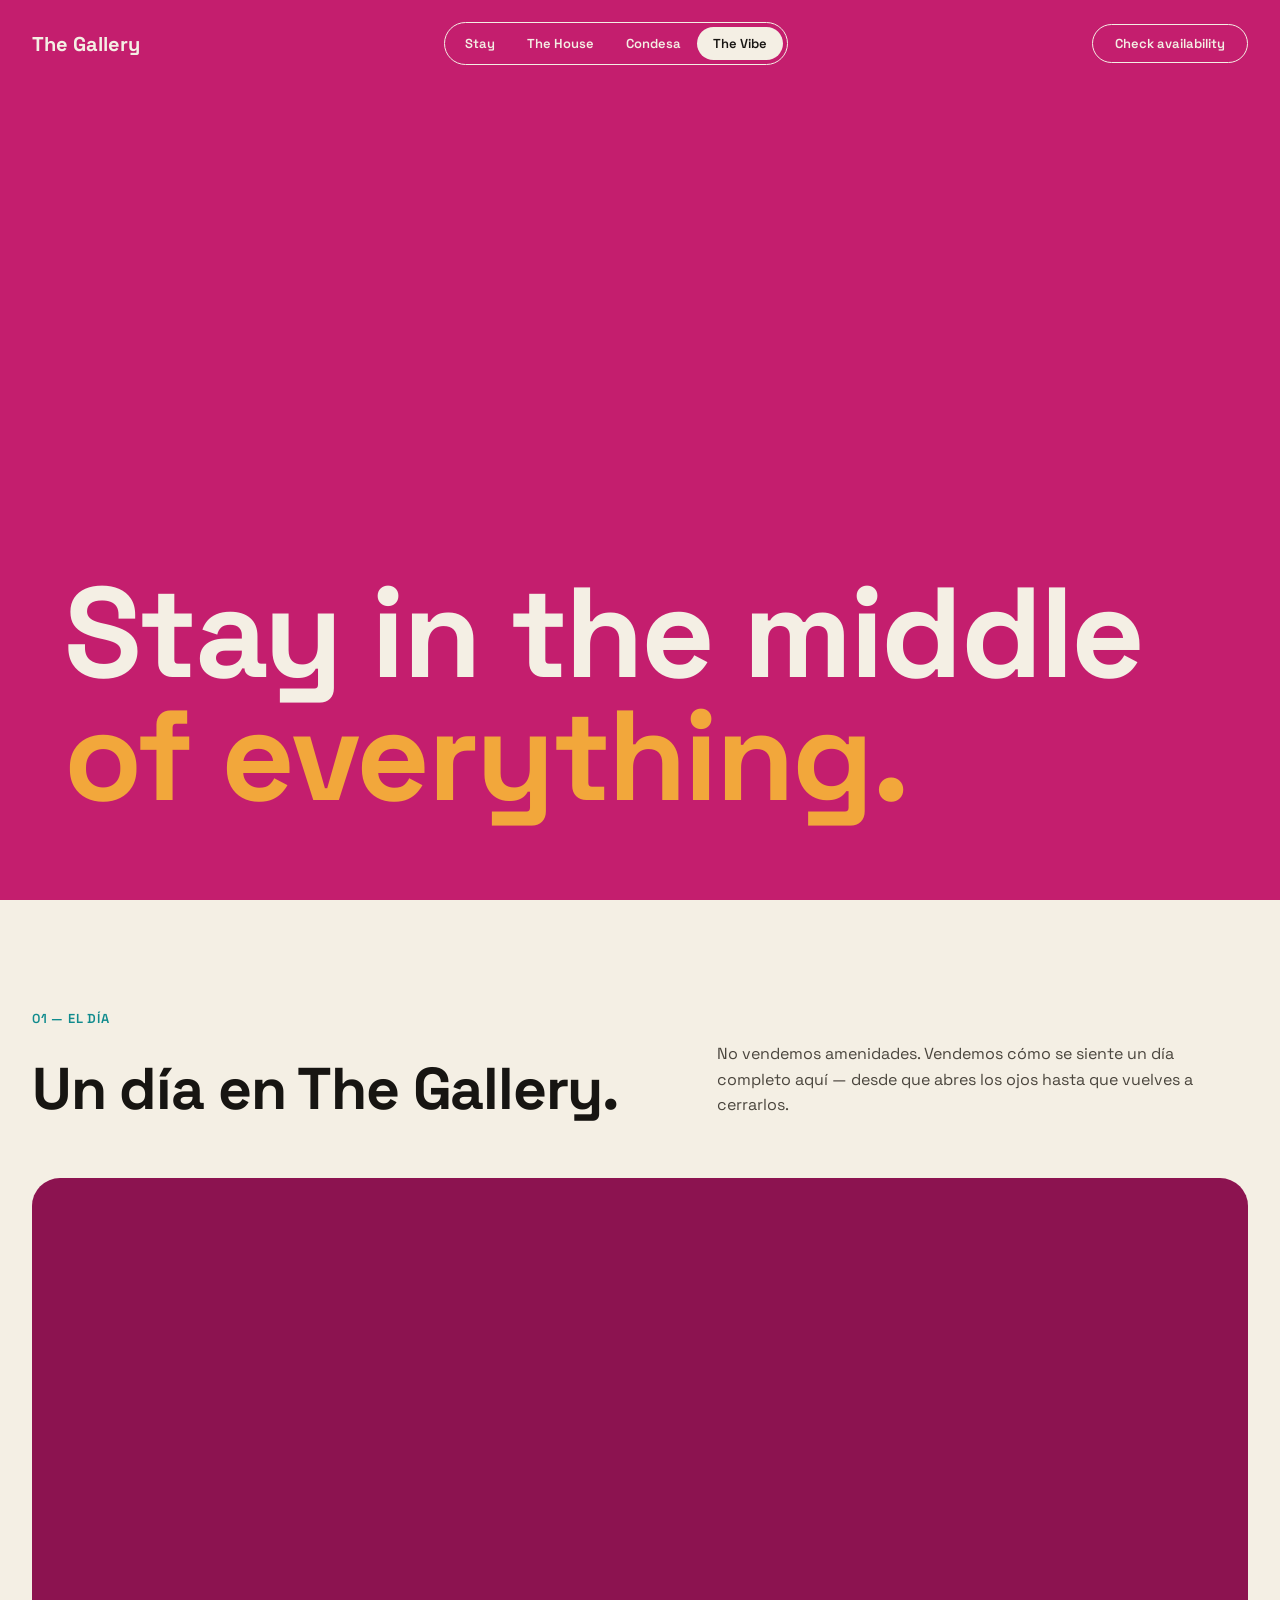
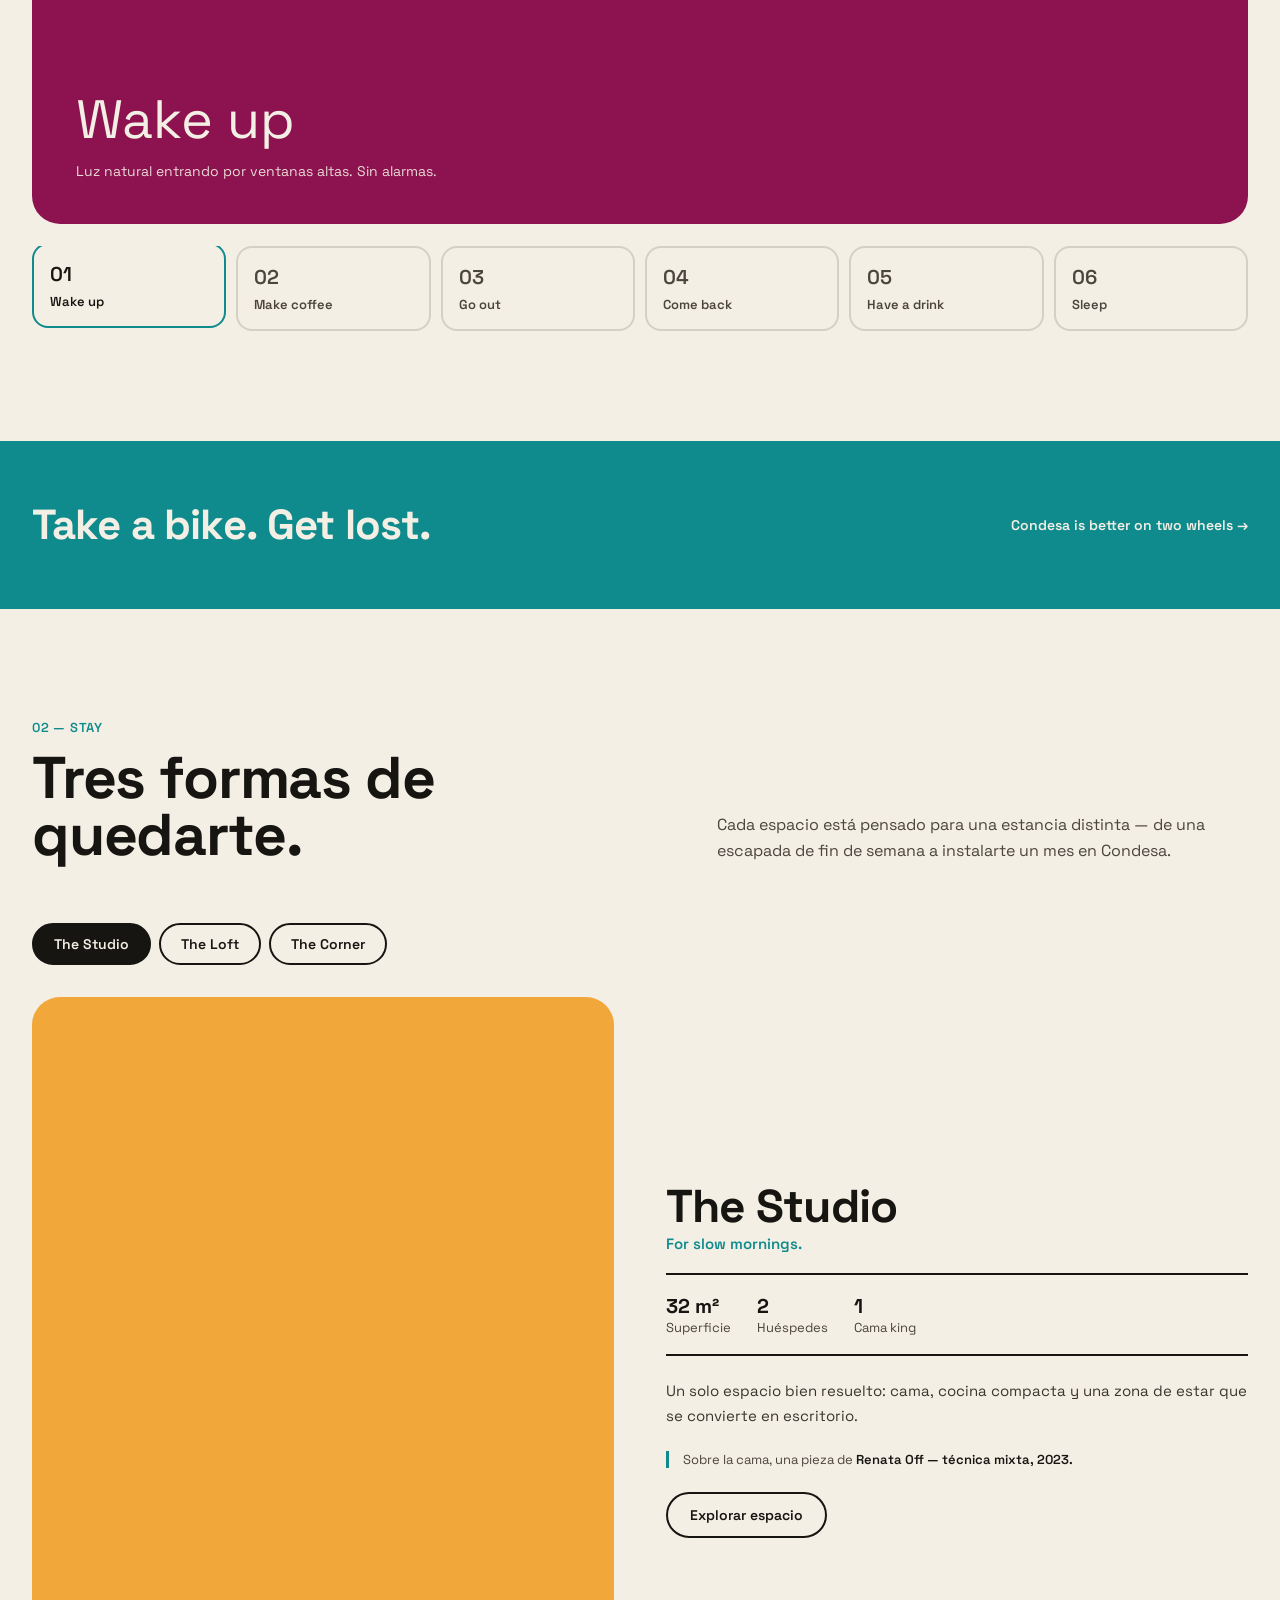
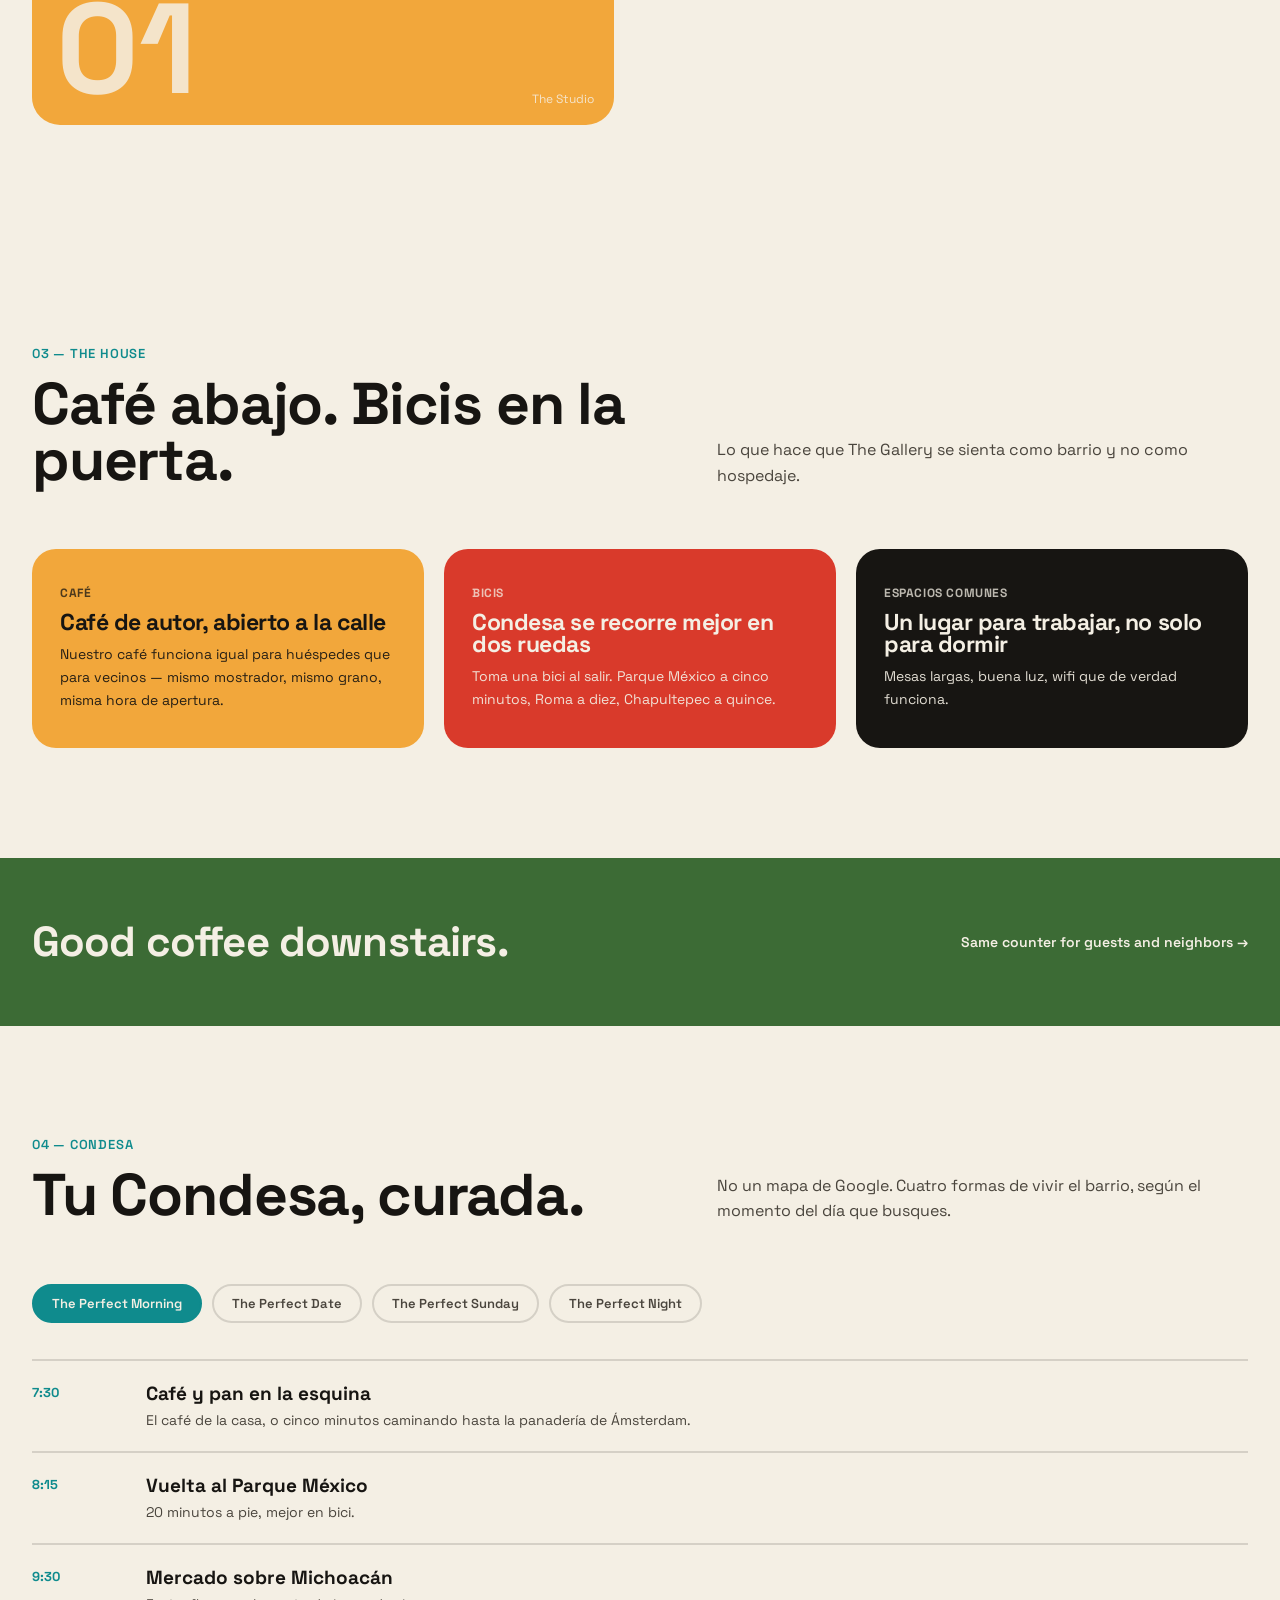
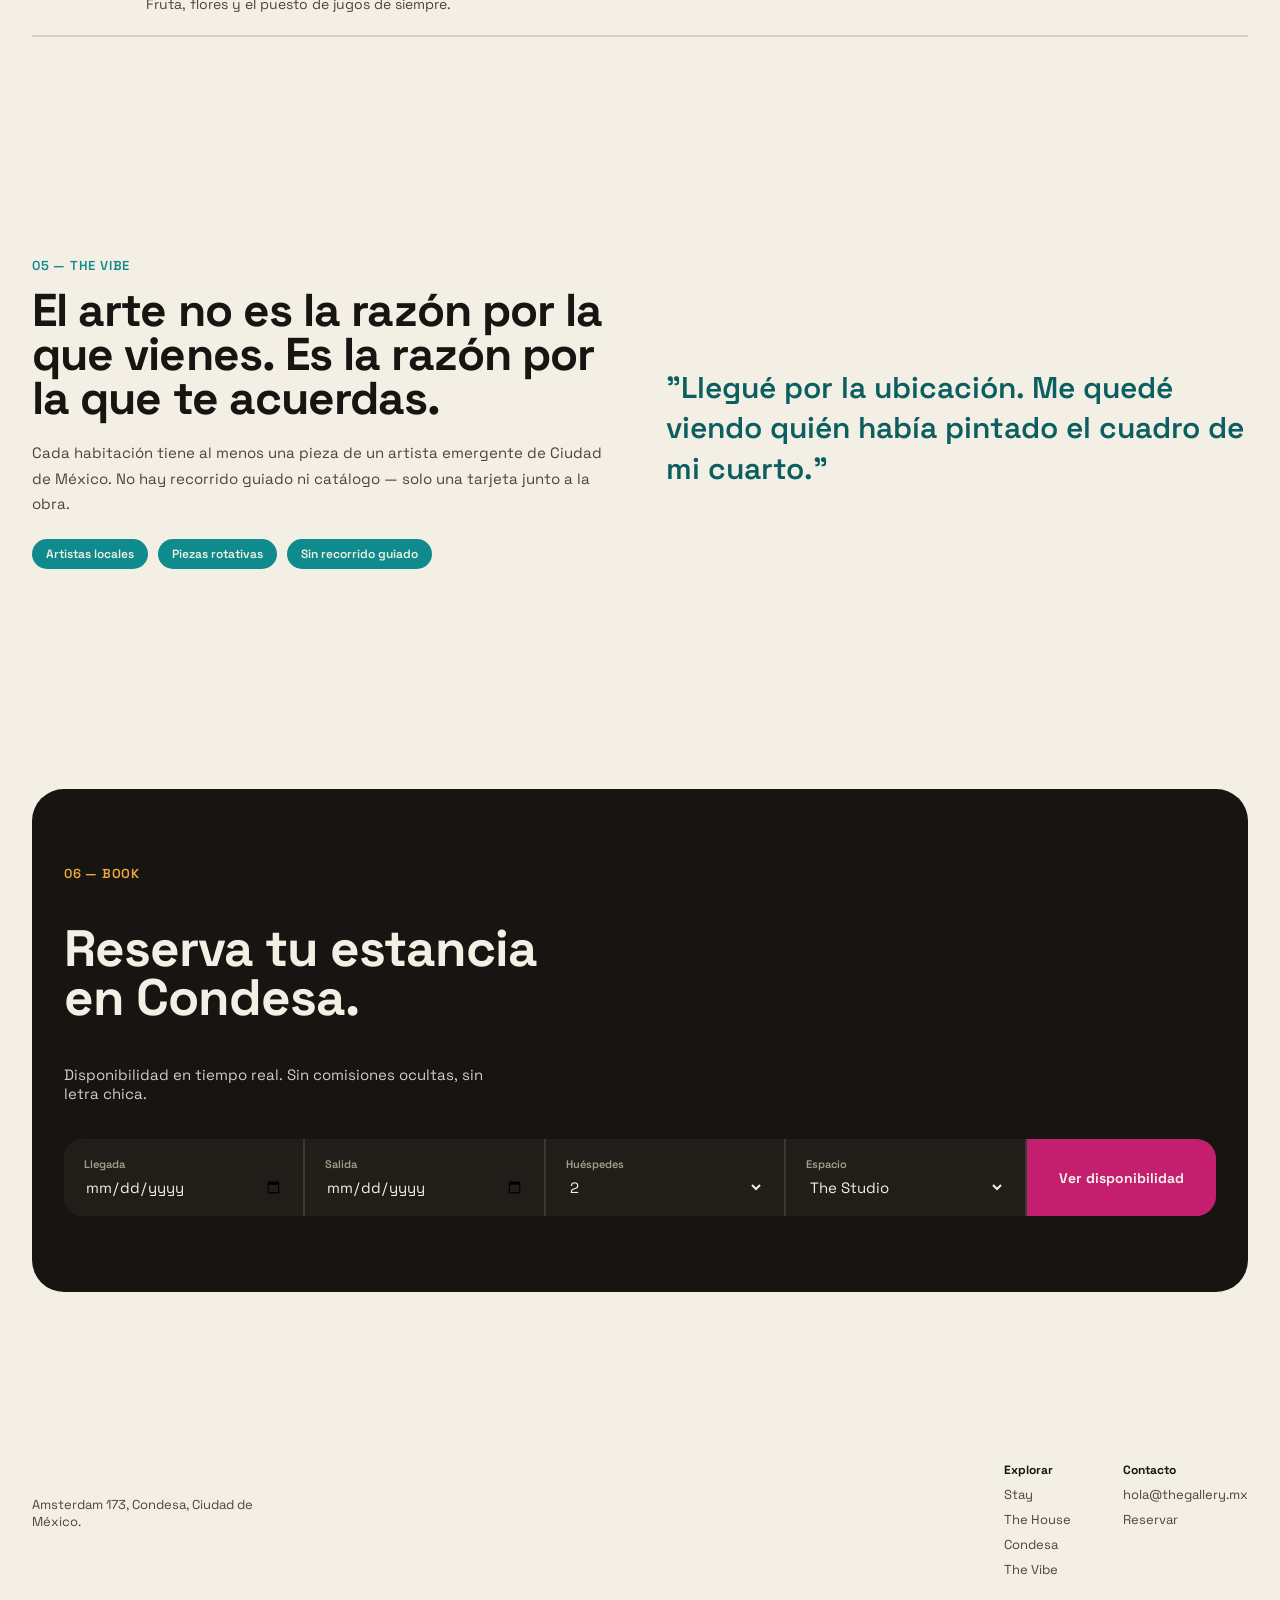
==== index.html @ aa0115bd "Add files via upload" ====
<!DOCTYPE html>
<html lang="es" class="no-js">
<head>
<meta charset="UTF-8">
<meta name="viewport" content="width=device-width, initial-scale=1.0">
<title>THE GALLERY — Stay in the middle of everything</title>
<meta name="description" content="A design-forward stay in the heart of Condesa. Apartments, a café downstairs, bikes, and a neighborhood you actually get to live in.">
<link rel="preconnect" href="https://fonts.googleapis.com">
<link rel="preconnect" href="https://fonts.gstatic.com" crossorigin>
<link href="https://fonts.googleapis.com/css2?family=Space+Grotesk:wght@400;500;600;700&display=swap" rel="stylesheet">
<link rel="stylesheet" href="css/styles.css">
</head>
<body data-chapter="stay">

<header class="site" id="siteHeader">
  <a href="#top" class="logotype">The Gallery</a>
  <nav class="chapters" id="chapterNav">
    <a href="#stay" data-target="stay">Stay</a>
    <a href="#house" data-target="house">The House</a>
    <a href="#condesa" data-target="condesa">Condesa</a>
    <a href="#vibe" data-target="vibe">The Vibe</a>
  </nav>
  <a href="#book" class="cta-book">Check availability</a>
</header>

<main id="top">

  <!-- ================= HERO ================= -->
  <section class="hero" style="padding-top:96px;">
    <div class="hero-media" id="heroMedia">
      <picture>
        <source
          srcset="assets/img/hero/hero-courtyard-900.webp 900w,
                  assets/img/hero/hero-courtyard-1600.webp 1600w,
                  assets/img/hero/hero-courtyard-2400.webp 2400w"
          sizes="100vw" type="image/webp">
        <img id="heroPhoto" src="assets/img/hero/hero-courtyard-1600.webp"
             alt="Patio interior de The Gallery, con bambú, bicicletas y mesas de café"
             fetchpriority="high" decoding="async" loading="eager"
             style="background-image:url('[data-uri]'); background-size:cover; background-position:60% 50%;">
      </picture>
      <canvas id="heroReveal" aria-hidden="true"></canvas>
    </div>
    <div class="hero-inner wrap">
      <h1 class="hero-title reveal">Stay in the middle <span>of everything.</span></h1>
    </div>
  </section>

  <!-- ================= A DAY AT THE GALLERY ================= -->
  <section id="day">
    <div class="wrap">
      <div class="kicker reveal">01 — El día</div>
      <div class="section-head">
        <h2 class="reveal">Un día en The Gallery.</h2>
        <p class="reveal">No vendemos amenidades. Vendemos cómo se siente un día completo aquí — desde que abres los ojos hasta que vuelves a cerrarlos.</p>
      </div>
      <div class="reveal">
        <div class="day-stage" id="dayStage">
          <div class="day-photo-wrap" id="dayPhotoWrap"></div>
          <div class="day-banner" id="dayBanner">
            <div class="moment-title" id="momentTitle">Wake up</div>
            <div class="moment-tag" id="momentTag">Luz natural entrando por ventanas altas. Sin alarmas.</div>
          </div>
        </div>
        <div class="day-rail" id="dayRail" role="tablist" aria-label="Momentos del día — pasa el cursor para cambiar"></div>
      </div>
    </div>
  </section>

  <div class="loud-strip reveal">
    <div class="wrap">
      <span class="display">Take a bike. Get lost.</span>
      <span style="font-size:14px; font-weight:600;">Condesa is better on two wheels →</span>
    </div>
  </div>

  <!-- ================= STAY / ROOMS ================= -->
  <section id="stay">
    <div class="wrap">
      <div class="kicker reveal">02 — Stay</div>
      <div class="section-head">
        <h2 class="reveal">Tres formas de quedarte.</h2>
        <p class="reveal">Cada espacio está pensado para una estancia distinta — de una escapada de fin de semana a instalarte un mes en Condesa.</p>
      </div>
      <div class="room-tabs reveal" id="roomTabs" role="tablist"></div>
      <div class="room-grid reveal" id="roomContent"></div>
    </div>
  </section>

  <!-- ================= THE HOUSE ================= -->
  <section id="house">
    <div class="wrap">
      <div class="kicker reveal">03 — The House</div>
      <div class="section-head">
        <h2 class="reveal">Café abajo. Bicis en la puerta.</h2>
        <p class="reveal">Lo que hace que The Gallery se sienta como barrio y no como hospedaje.</p>
      </div>
      <div class="house-grid reveal">
        <div class="house-card">
          <img class="house-photo" src="assets/img/house/cafe/cover.jpg" alt="" loading="lazy" decoding="async"
               onload="this.classList.add('loaded')" onerror="this.remove()">
          <span class="tag">Café</span>
          <h3>Café de autor, abierto a la calle</h3>
          <p>Nuestro café funciona igual para huéspedes que para vecinos — mismo mostrador, mismo grano, misma hora de apertura.</p>
        </div>
        <div class="house-card">
          <img class="house-photo" src="assets/img/house/bikes/cover.jpg" alt="" loading="lazy" decoding="async"
               onload="this.classList.add('loaded')" onerror="this.remove()">
          <span class="tag">Bicis</span>
          <h3>Condesa se recorre mejor en dos ruedas</h3>
          <p>Toma una bici al salir. Parque México a cinco minutos, Roma a diez, Chapultepec a quince.</p>
        </div>
        <div class="house-card">
          <img class="house-photo" src="assets/img/house/common/cover.jpg" alt="" loading="lazy" decoding="async"
               onload="this.classList.add('loaded')" onerror="this.remove()">
          <span class="tag">Espacios comunes</span>
          <h3>Un lugar para trabajar, no solo para dormir</h3>
          <p>Mesas largas, buena luz, wifi que de verdad funciona.</p>
        </div>
      </div>
    </div>
  </section>

  <div class="loud-strip reveal" style="background:var(--nopal); color:var(--hueso);">
    <div class="wrap">
      <span class="display">Good coffee downstairs.</span>
      <span style="font-size:14px; font-weight:600;">Same counter for guests and neighbors →</span>
    </div>
  </div>

  <!-- ================= CONDESA ================= -->
  <section id="condesa">
    <div class="wrap">
      <div class="kicker reveal">04 — Condesa</div>
      <div class="section-head">
        <h2 class="reveal">Tu Condesa, curada.</h2>
        <p class="reveal">No un mapa de Google. Cuatro formas de vivir el barrio, según el momento del día que busques.</p>
      </div>
      <div class="itin-tabs reveal" id="itinTabs" role="tablist"></div>
      <div class="reveal" id="itinList"></div>
    </div>
  </section>

  <!-- ================= THE VIBE ================= -->
  <section id="vibe">
    <div class="wrap">
      <div class="kicker reveal">05 — The Vibe</div>
      <div class="vibe-wrap reveal">
        <div>
          <h2 style="font-size:clamp(30px,3.6vw,46px); margin:0 0 20px;">El arte no es la razón por la que vienes. Es la razón por la que te acuerdas.</h2>
          <p style="font-size:15px; color:#4A453D; line-height:1.7;">Cada habitación tiene al menos una pieza de un artista emergente de Ciudad de México. No hay recorrido guiado ni catálogo — solo una tarjeta junto a la obra.</p>
          <div class="vibe-tags">
            <span>Artistas locales</span>
            <span>Piezas rotativas</span>
            <span>Sin recorrido guiado</span>
          </div>
        </div>
        <div class="vibe-quote">"Llegué por la ubicación. Me quedé viendo quién había pintado el cuadro de mi cuarto."</div>
      </div>
    </div>
  </section>

  <!-- ================= BOOK ================= -->
  <section id="book">
    <div class="wrap">
      <div class="book-section">
        <div class="wrap">
          <div class="kicker reveal" style="color:var(--cempasuchil);">06 — Book</div>
          <h2 class="reveal" style="font-size:clamp(32px,4vw,52px); max-width:16ch;">Reserva tu estancia en Condesa.</h2>
          <p class="reveal" style="max-width:44ch; font-size:15px; opacity:.85;">Disponibilidad en tiempo real. Sin comisiones ocultas, sin letra chica.</p>
          <form class="book-form reveal" id="bookForm">
            <div class="book-field"><label for="checkin">Llegada</label><input type="date" id="checkin" required></div>
            <div class="book-field"><label for="checkout">Salida</label><input type="date" id="checkout" required></div>
            <div class="book-field"><label for="guests">Huéspedes</label>
              <select id="guests"><option>1</option><option selected>2</option><option>3</option><option>4</option></select>
            </div>
            <div class="book-field"><label for="roomSelect">Espacio</label>
              <select id="roomSelect"><option value="studio">The Studio</option><option value="loft">The Loft</option><option value="corner">The Corner</option></select>
            </div>
            <button type="submit" class="book-submit">Ver disponibilidad</button>
          </form>
          <p id="bookNote" style="font-size:12px; color:#8A8072; margin-top:14px; display:none;">Selecciona fechas y espacio para consultar disponibilidad real.</p>
        </div>
      </div>
    </div>
  </section>

</main>

<footer>
  <div class="wrap foot-grid">
    <div>
      <div class="logotype" style="margin-bottom:8px;">The Gallery</div>
      <p style="margin:0; max-width:28ch;">Amsterdam 173, Condesa, Ciudad de México.</p>
    </div>
    <div class="foot-cols">
      <div>
        <strong style="font-size:12px; color:var(--tinta);">Explorar</strong>
        <a href="#stay">Stay</a><a href="#house">The House</a><a href="#condesa">Condesa</a><a href="#vibe">The Vibe</a>
      </div>
      <div>
        <strong style="font-size:12px; color:var(--tinta);">Contacto</strong>
        <a href="mailto:hola@thegallery.mx">hola@thegallery.mx</a><a href="#book">Reservar</a>
      </div>
    </div>
  </div>
</footer>

<script src="js/main.js" defer></script>
<script src="js/hero-reveal.js" defer></script>
</body>
</html>
---- css/styles.css ----
:root{
    --tinta:#171512;
    --hueso:#F4EFE4;
    --linea: rgba(23,21,18,0.14);

    --nopal:#3C6B35;
    --nopal-2:#274A22;
    --magenta:#C41E6E;
    --magenta-2:#8C1350;
    --turquesa:#0F8B8D;
    --turquesa-2:#0B5F60;
    --cempasuchil:#F2A73B;
    --cempasuchil-2:#C97F1D;
    --chile:#D93A2B;

    --acento: var(--magenta);
    --acento-2: var(--magenta-2);
    --sobre-acento: #F4EFE4;
  }
  [data-chapter="house"]{ --acento:var(--cempasuchil); --acento-2:var(--cempasuchil-2); --sobre-acento:#171512; }
  [data-chapter="condesa"]{ --acento:var(--nopal); --acento-2:var(--nopal-2); --sobre-acento:#F4EFE4; }
  [data-chapter="vibe"]{ --acento:var(--turquesa); --acento-2:var(--turquesa-2); --sobre-acento:#F4EFE4; }

  *{ box-sizing:border-box; }
  html{ scroll-behavior:smooth; }
  body{
    margin:0; background:var(--hueso); color:var(--tinta);
    font-family:'Space Grotesk', sans-serif; -webkit-font-smoothing:antialiased;
    overflow-x:hidden;
  }
  h1,h2,h3,.display{ font-weight:700; letter-spacing:-0.02em; line-height:0.96; }
  ::selection{ background:var(--acento); color:var(--sobre-acento); }
  .wrap{ max-width:1280px; margin:0 auto; padding:0 32px; }
  @media (max-width:640px){ .wrap{ padding:0 20px; } }
  a{ color:inherit; text-decoration:none; } button{ font-family:inherit; cursor:pointer; background:none; border:none; color:inherit; }

  /* ---------- NAV ----------
     Todo el header (logo, links, botón) en blanco de forma fija:
     no depende del capítulo activo ni de si el fondo es claro u oscuro.
     Por eso, al hacer scroll, el fondo se vuelve OSCURO sólido
     (nunca claro) — así el blanco siempre tiene contraste. */
  header.site{
    position:fixed; top:0; left:0; right:0; z-index:100;
    display:flex; align-items:center; justify-content:space-between;
    padding:22px 32px; transition: background .35s ease, padding .35s ease;
    color:var(--hueso);
  }
  header.site.scrolled{ background:rgba(23,21,18,0.88); backdrop-filter:blur(10px); padding:14px 32px; }
  .logotype{ font-weight:700; font-size:20px; color:var(--hueso); }
  nav.chapters{ display:flex; gap:0; border:1.5px solid var(--hueso); border-radius:999px; padding:4px; }
  nav.chapters a{ font-size:13px; font-weight:600; padding:8px 16px; border-radius:999px; color:var(--hueso); transition:background .25s ease, color .25s ease; }
  nav.chapters a.active, nav.chapters a:hover{ background:var(--hueso); color:var(--tinta); }
  .cta-book{ background:transparent; color:var(--hueso); border:1.5px solid var(--hueso); padding:10px 22px; font-size:13px; font-weight:600; border-radius:999px; transition:background .25s ease, color .25s ease; }
  .cta-book:hover{ background:var(--hueso); color:var(--tinta); }
  @media (max-width:860px){ nav.chapters{ display:none; } }

  /* ---------- HERO ---------- */
  .hero{ min-height:100svh; position:relative; display:flex; flex-direction:column; justify-content:flex-end; padding:0 32px 56px; background:var(--tinta); color:var(--hueso); overflow:hidden; }
  .hero-blocks{ position:absolute; inset:0; z-index:0; display:grid; grid-template-columns:repeat(6,1fr); }
  .hero-blocks div{ height:100%; }
  .hero-inner{ position:relative; z-index:2; }
  .hero-eyebrow{ font-size:14px; margin-bottom:16px; max-width:420px; line-height:1.5; opacity:.85; }
  h1.hero-title{ font-size:clamp(46px,10vw,148px); margin:0 0 26px; max-width:14ch; }
  h1.hero-title span{ color: var(--cempasuchil); }
  .hero-sub{ display:flex; justify-content:space-between; align-items:flex-end; gap:24px; flex-wrap:wrap; border-top:1px solid rgba(244,239,228,0.25); padding-top:20px; }
  .hero-sub p{ max-width:36ch; font-size:15px; opacity:.8; margin:0; }
  .scroll-cue{ font-size:13px; display:flex; align-items:center; gap:10px; opacity:.8; }
  .scroll-cue .dot{ width:8px; height:8px; border-radius:50%; background:var(--magenta); animation:pulse 1.6s ease-in-out infinite; }
  @keyframes pulse{ 0%,100%{ transform:scale(1); opacity:1;} 50%{ transform:scale(1.6); opacity:.4;} }

  section{ padding:110px 0; position:relative; }
  @media (max-width:640px){ section{ padding:72px 0; } }
  .kicker{ font-size:13px; font-weight:600; text-transform:uppercase; letter-spacing:.06em; margin:0 0 14px; color:var(--acento); }
  .section-head{ display:grid; grid-template-columns:1.2fr 1fr; gap:48px; margin-bottom:60px; align-items:end; }
  .section-head h2{ font-size:clamp(34px,4.6vw,60px); margin:0; }
  .section-head p{ font-size:16px; color:#4A453D; line-height:1.6; margin:0; }
  @media (max-width:800px){ .section-head{ grid-template-columns:1fr; } }

  .reveal{ opacity:0; transform:translateY(24px); transition:opacity .7s ease, transform .7s ease; }
  .reveal.in{ opacity:1; transform:translateY(0); }

  /* franja LOUD entre secciones QUIET, según punto 16 del brief */
  .loud-strip{ background:var(--acento); color:var(--sobre-acento); padding:64px 0; }
  .loud-strip .wrap{ display:flex; justify-content:space-between; align-items:center; gap:24px; flex-wrap:wrap; }
  .loud-strip .display{ font-size:clamp(26px,3.4vw,42px); }

  /* ---------- DAY ---------- */
  .day-stage{ aspect-ratio:16/8.5; border-radius:28px; overflow:hidden; position:relative; background:var(--acento-2); color:var(--sobre-acento); display:flex; align-items:flex-end; padding:44px; transition:background .5s ease; }
  @media (max-width:640px){ .day-stage{ aspect-ratio:4/5; padding:26px; border-radius:20px; } }
  .day-stage .moment-title{ font-size:clamp(30px,4.6vw,54px); margin-bottom:8px; }
  .day-stage .moment-tag{ font-size:14px; opacity:.9; max-width:44ch; }
  .day-rail{ display:flex; gap:10px; margin-top:22px; overflow-x:auto; }
  .day-step{ flex:1; min-width:110px; text-align:left; padding:16px; border-radius:16px; font-size:13px; font-weight:600; background:var(--hueso); border:2px solid var(--linea); color:#4A453D; transition:border-color .25s ease, color .25s ease, transform .2s ease; }
  .day-step .num{ display:block; font-size:20px; margin-bottom:6px; }
  .day-step.active{ border-color:var(--acento); color:var(--tinta); transform:translateY(-3px); }

  /* ---------- STAY ---------- */
  .room-tabs{ display:flex; gap:8px; margin-bottom:32px; flex-wrap:wrap; }
  .room-tab{ padding:10px 20px; border-radius:999px; border:2px solid var(--tinta); font-size:14px; font-weight:600; transition:background .25s ease, color .25s ease; }
  .room-tab.active{ background:var(--tinta); color:var(--hueso); }
  .room-grid{ display:grid; grid-template-columns:1fr 1fr; gap:52px; align-items:center; }
  @media (max-width:800px){ .room-grid{ grid-template-columns:1fr; gap:30px; } }
  .room-visual{ aspect-ratio:4/5; border-radius:28px; position:relative; overflow:hidden; display:flex; align-items:flex-end; padding:24px; transition:transform .35s ease; }
  .room-visual:hover{ transform:scale(1.015); }
  .room-visual .roomnum{ font-size:clamp(80px,10vw,140px); font-weight:700; color:rgba(244,239,228,0.85); line-height:.8; }
  .room-visual .caption{ position:absolute; bottom:18px; right:20px; font-size:12px; color:rgba(244,239,228,0.85); }
  .room-name{ font-size:clamp(30px,3.6vw,46px); margin:0 0 6px; }
  .room-tagline{ color:var(--acento); font-size:15px; font-weight:600; margin:0 0 20px; }
  .room-specs{ display:flex; gap:26px; padding:18px 0; border-top:2px solid var(--tinta); border-bottom:2px solid var(--tinta); margin-bottom:22px; flex-wrap:wrap; }
  .room-specs div{ font-size:13px; color:#4A453D; } .room-specs strong{ display:block; font-size:20px; color:var(--tinta); }
  .room-desc{ font-size:15px; line-height:1.7; color:#3A362F; margin-bottom:22px; }
  .room-art{ font-size:13px; color:#4A453D; border-left:3px solid var(--acento); padding-left:14px; margin-bottom:24px; }
  .room-art em{ font-style:normal; font-weight:600; color:var(--tinta); }
  .link-explore{ font-size:14px; font-weight:600; padding:12px 22px; border-radius:999px; border:2px solid var(--tinta); display:inline-block; transition:background .25s ease, color .25s ease; }
  .link-explore:hover{ background:var(--tinta); color:var(--hueso); }

  /* ---------- HOUSE ---------- */
  .house-grid{ display:grid; grid-template-columns:repeat(3,1fr); gap:20px; }
  @media (max-width:800px){ .house-grid{ grid-template-columns:1fr; } }
  .house-card{ padding:36px 28px; border-radius:24px; color:var(--sobre-acento); transition:transform .25s ease; }
  .house-card:hover{ transform:translateY(-6px); }
  .house-card:nth-child(1){ background:var(--cempasuchil); color:#171512; }
  .house-card:nth-child(2){ background:var(--chile); }
  .house-card:nth-child(3){ background:var(--tinta); }
  .house-card h3{ font-size:23px; margin:0 0 10px; }
  .house-card p{ font-size:14px; line-height:1.65; margin:0; opacity:.92; }
  .house-card .tag{ font-size:12px; font-weight:700; text-transform:uppercase; letter-spacing:.05em; margin-bottom:10px; display:block; opacity:.75; }

  /* ---------- CONDESA ---------- */
  .itin-tabs{ display:flex; flex-wrap:wrap; gap:10px; margin-bottom:36px; }
  .itin-tab{ font-size:13px; font-weight:600; padding:9px 18px; border-radius:999px; border:2px solid var(--linea); color:#4A453D; }
  .itin-tab.active{ border-color:var(--acento); background:var(--acento); color:var(--sobre-acento); }
  .itin-row{ display:grid; grid-template-columns:90px 1fr; gap:24px; padding:20px 0; border-top:2px solid var(--linea); }
  .itin-row:last-child{ border-bottom:2px solid var(--linea); }
  .itin-row .time{ font-size:13px; font-weight:700; color:var(--acento); padding-top:3px; }
  .itin-row h4{ margin:0 0 4px; font-size:19px; font-weight:700; }
  .itin-row p{ margin:0; font-size:14px; color:#4A453D; line-height:1.5; }

  /* ---------- VIBE ---------- */
  .vibe-wrap{ display:grid; grid-template-columns:1fr 1fr; gap:52px; align-items:center; }
  @media (max-width:800px){ .vibe-wrap{ grid-template-columns:1fr; } }
  .vibe-quote{ font-size:clamp(22px,2.6vw,30px); line-height:1.35; font-weight:600; color:var(--turquesa-2); }
  .vibe-tags{ display:flex; flex-wrap:wrap; gap:10px; margin-top:22px; }
  .vibe-tags span{ font-size:12px; font-weight:600; padding:7px 14px; border-radius:999px; background:var(--turquesa); color:var(--hueso); }

  /* ---------- BOOK ---------- */
  .book-section{ background:var(--tinta); color:var(--hueso); border-radius:32px; }
  .book-section .wrap{ padding-top:76px; padding-bottom:76px; }
  .book-form{ display:grid; grid-template-columns:repeat(4,1fr) auto; gap:2px; background:rgba(244,239,228,0.16); margin-top:36px; border-radius:20px; overflow:hidden; }
  @media (max-width:800px){ .book-form{ grid-template-columns:1fr 1fr; } }
  .book-field{ background:#211E19; padding:18px 20px; }
  .book-field label{ display:block; font-size:11px; color:#A79C8A; margin-bottom:6px; font-weight:600; }
  .book-field input, .book-field select{ background:transparent; border:none; color:var(--hueso); font-size:15px; width:100%; font-family:inherit; }
  .book-submit{ background:var(--magenta); color:var(--hueso); padding:18px 32px; font-size:14px; font-weight:700; }
  @media (max-width:800px){ .book-submit{ grid-column:1/-1; border-radius:0 0 20px 20px; } }

  footer{ padding:60px 0 40px; font-size:13px; color:#4A453D; }
  .foot-grid{ display:flex; justify-content:space-between; flex-wrap:wrap; gap:24px; }
  .foot-cols{ display:flex; gap:52px; flex-wrap:wrap; }
  .foot-cols div{ display:flex; flex-direction:column; gap:8px; }
  .foot-cols a:hover{ color:var(--tinta); }

  @media (prefers-reduced-motion: reduce){ *{ animation:none !important; transition:none !important; } .reveal{ opacity:1; transform:none; } }
  :focus-visible{ outline:3px solid var(--acento); outline-offset:2px; }

/* ==========================================================
   HERO — imagen de fondo revelada por el cursor
   Capas: <img> real (fuente para el canvas) -> <canvas> "cortina"
   sólida rosa mexicano que se perfora con trazos gruesos al
   mover el cursor, y se regenera sola cuando el cursor se detiene.
   ========================================================== */
.hero{ background:var(--tinta); } /* fallback antes de que cargue JS */
.hero-media{
  position:absolute; inset:0; z-index:0; overflow:hidden;
}
.hero-media img#heroPhoto{
  position:absolute; inset:0; width:100%; height:100%; object-fit:cover;
  object-position:60% 50%;
  /* imagen de baja calidad (LQIP) inline vía background, ver HTML */
}
.hero-media canvas#heroReveal{
  position:absolute; inset:0; width:100%; height:100%;
  display:block; touch-action:none;
}
/* Si JS no corre o el usuario prefiere menos movimiento: fondo sólido, sin canvas */
.no-js .hero-media canvas#heroReveal,
.reduced-motion .hero-media canvas#heroReveal{ display:none; }
.no-js .hero-media img#heroPhoto,
.reduced-motion .hero-media img#heroPhoto{ opacity:.28; }

@media (prefers-reduced-motion: reduce){
  .hero-media canvas#heroReveal{ display:none; }
  .hero-media img#heroPhoto{ opacity:.3; }
}

/* ---------- Fotografía real con fallback al bloque de color ----------
   Mientras el archivo de la ruta indicada no exista, onerror lo quita
   del DOM y el fondo de color + número tipográfico quedan visibles.
   En cuanto subas la foto con el nombre exacto, aparece automáticamente. */
.room-visual{ position:relative; }
.room-photo{
  position:absolute; inset:0; width:100%; height:100%; object-fit:cover;
  opacity:0; transition:opacity .4s ease;
}
.room-photo.loaded{ opacity:1; }
.room-photo.loaded ~ .roomnum,
.room-photo.loaded ~ .caption{ display:none; }

.house-card{ position:relative; overflow:hidden; }
.house-photo{
  position:absolute; inset:0; width:100%; height:100%; object-fit:cover;
  opacity:0; transition:opacity .4s ease; z-index:0;
}
.house-photo.loaded{ opacity:.34; } /* la foto se ve como textura detrás del color, no lo reemplaza */
.house-card > *:not(img){ position:relative; z-index:1; }
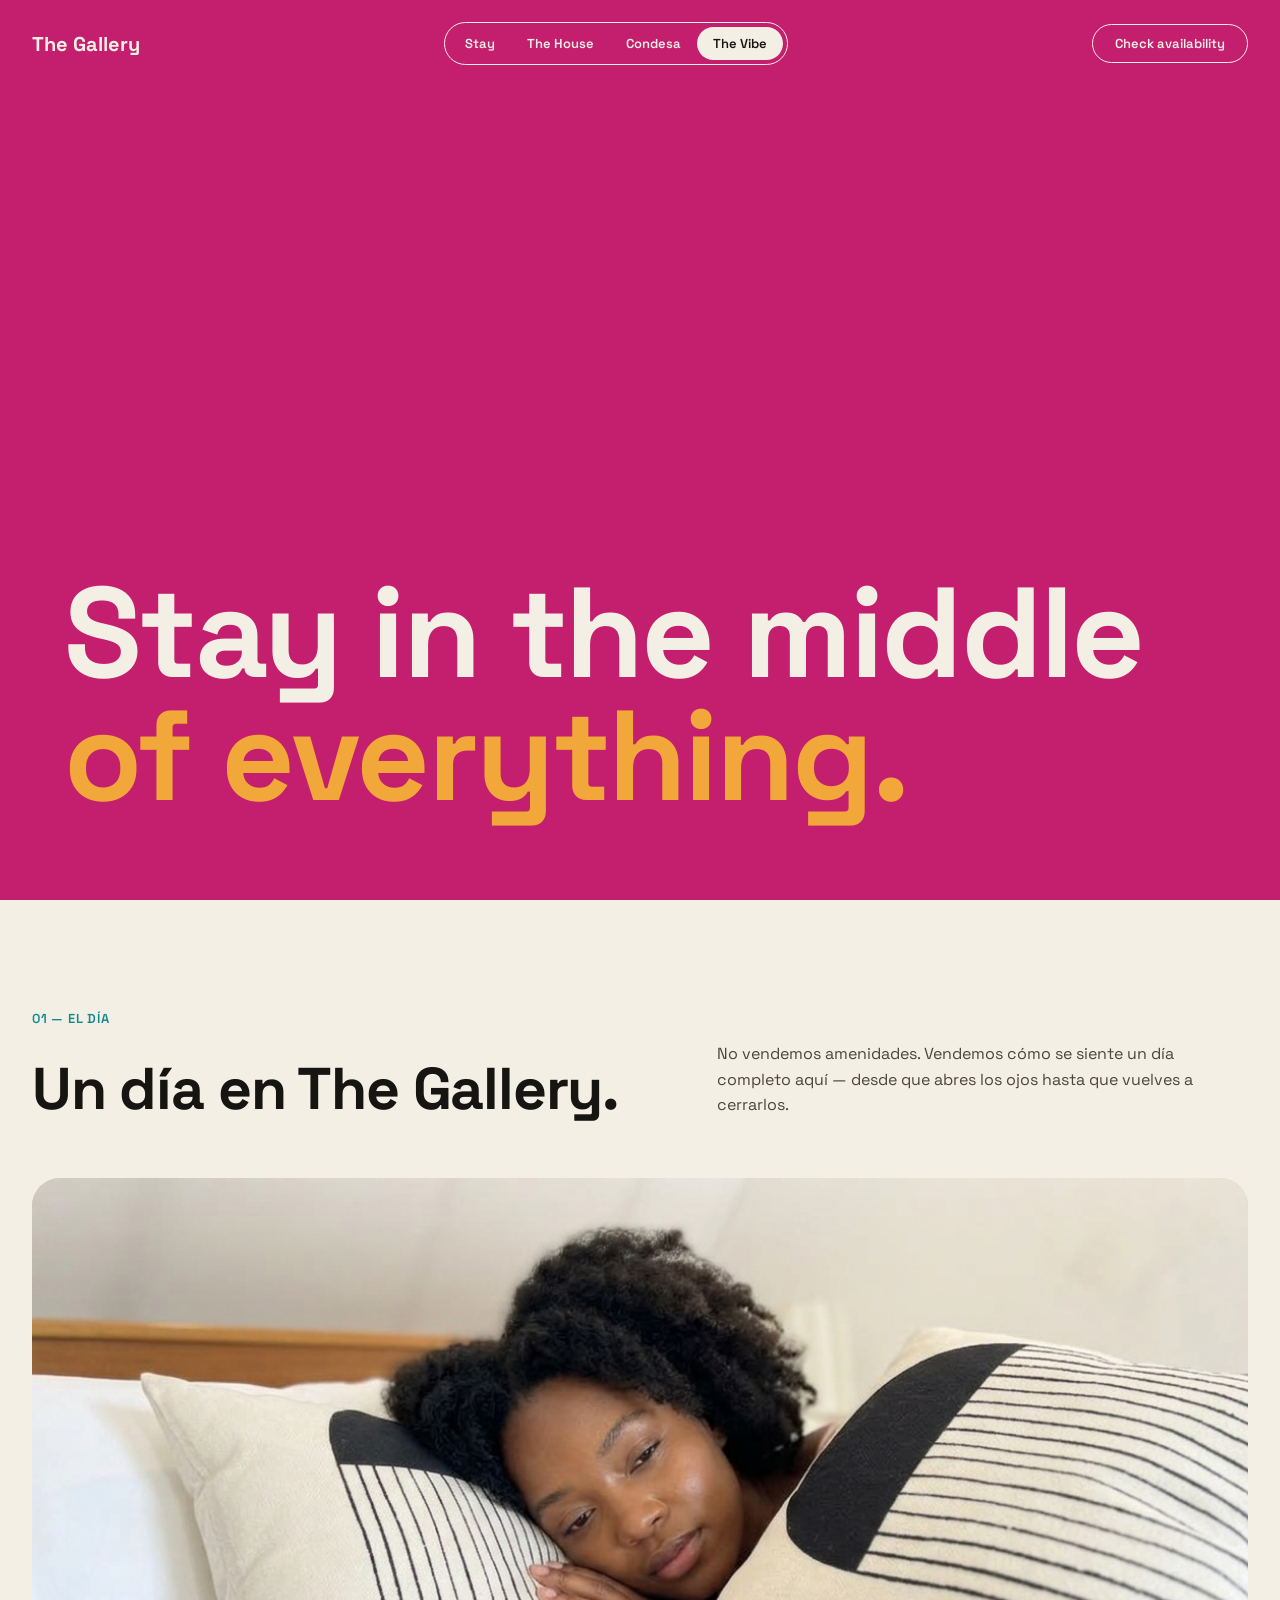
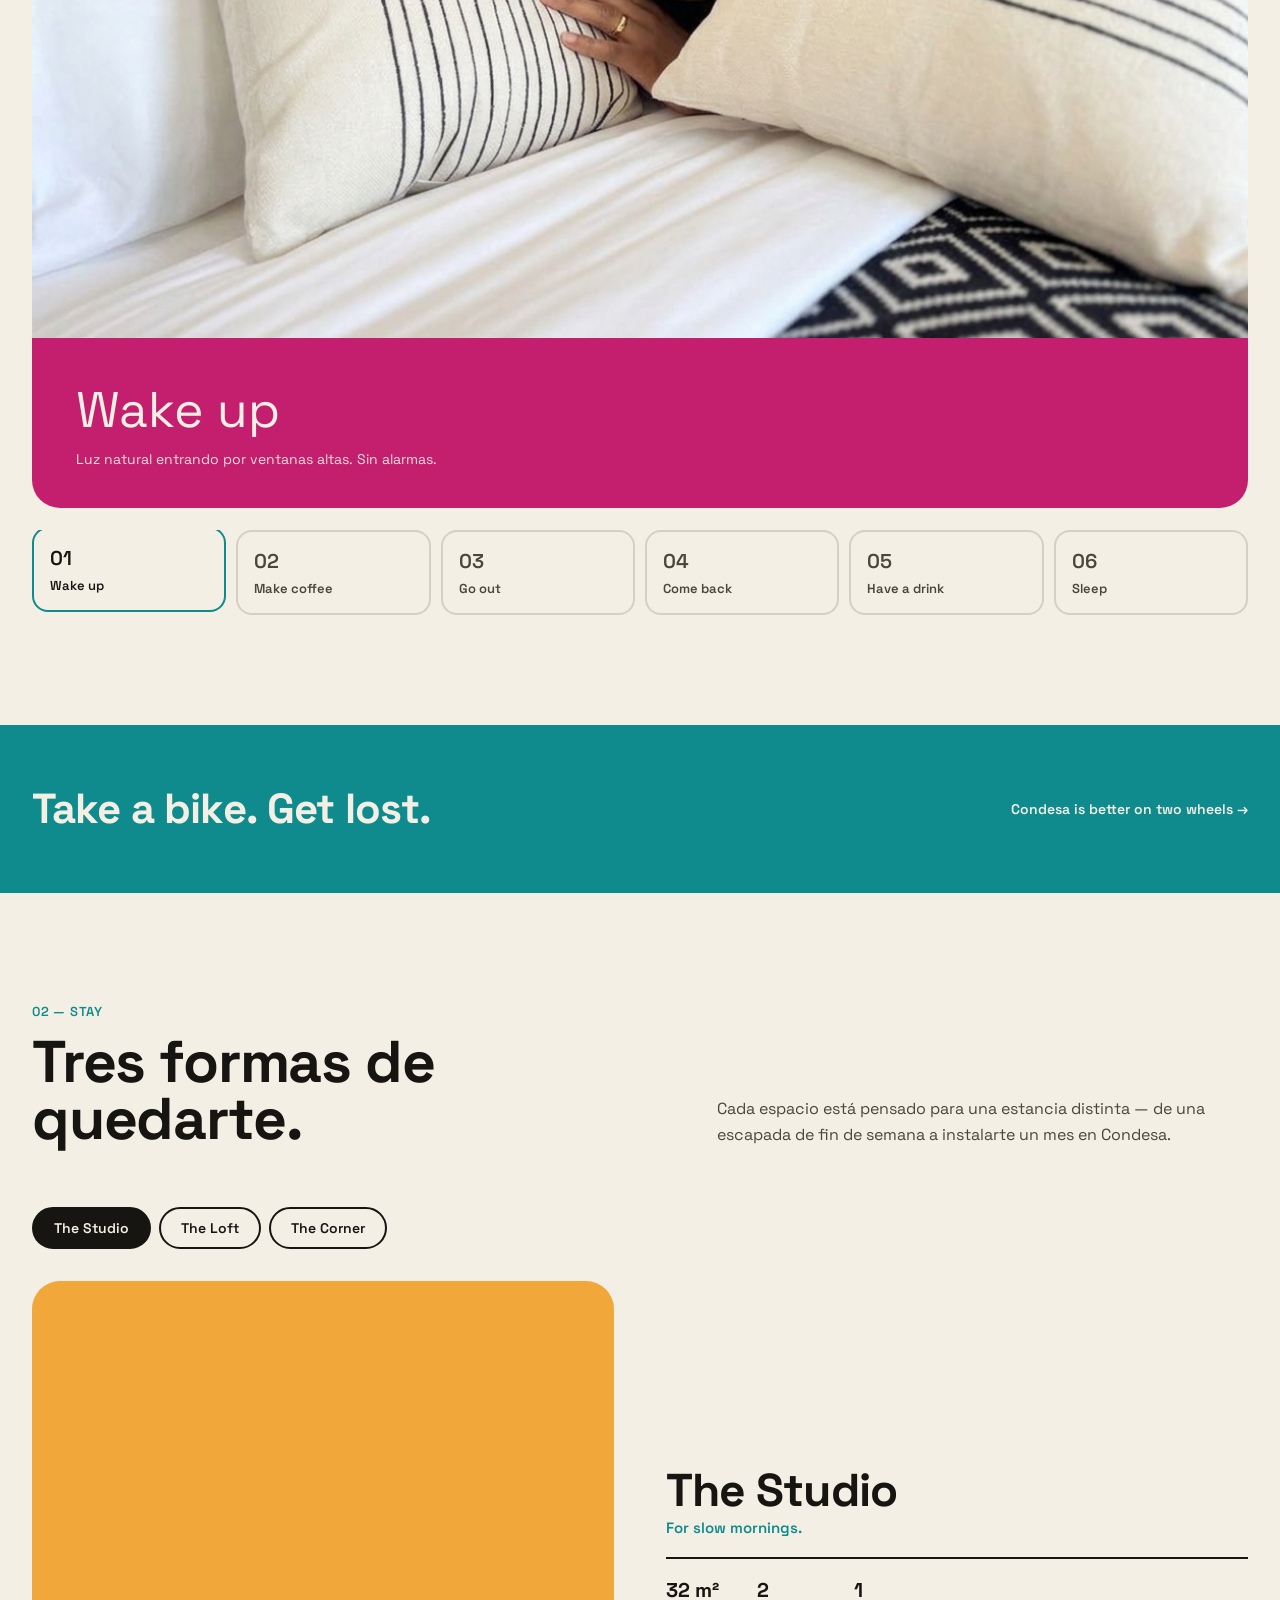
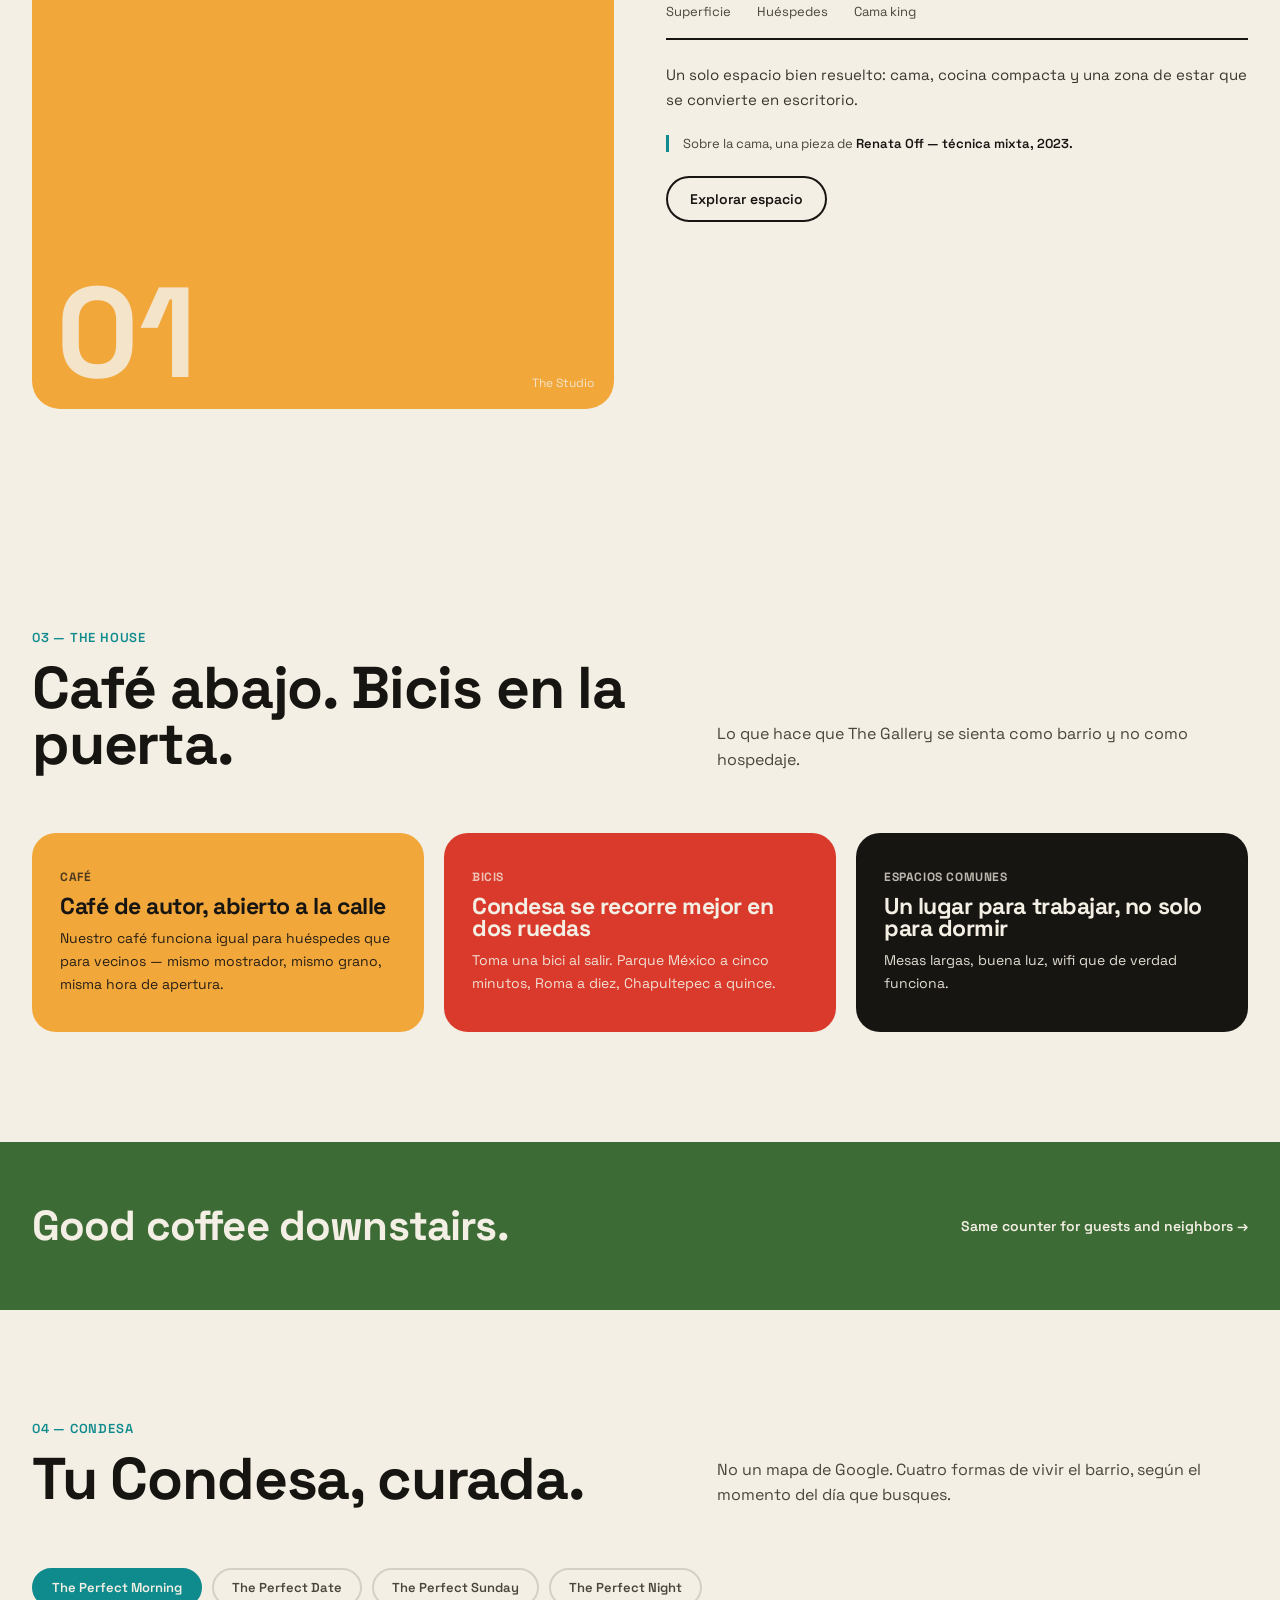
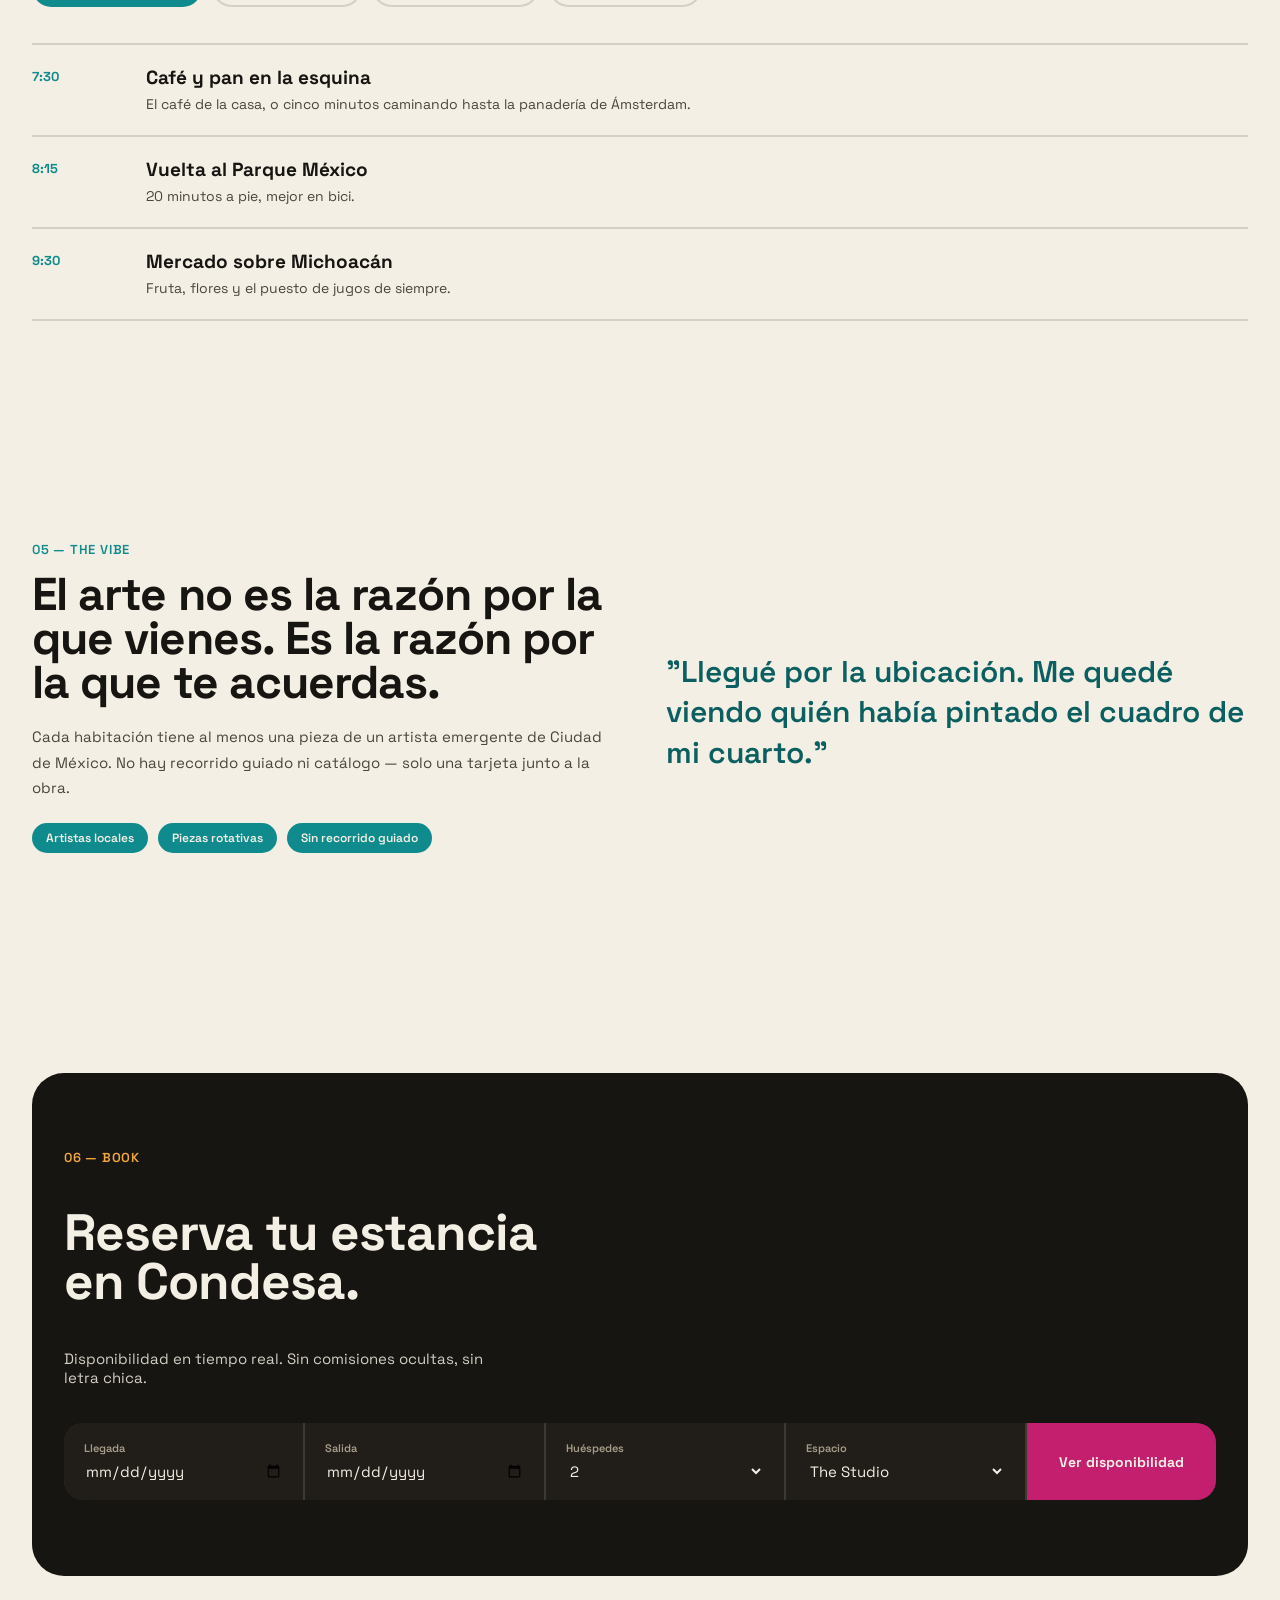
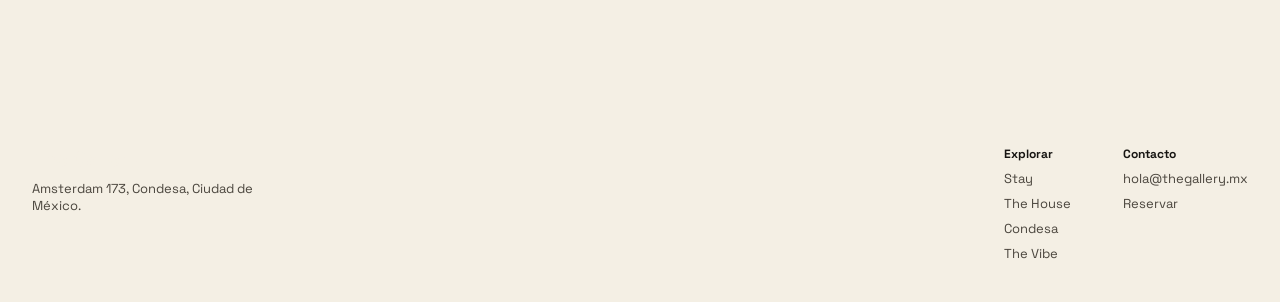
==== commit e0d2baac: "Add files via upload" ====
--- a/index.html
+++ b/index.html
@@ -13,7 +13,10 @@
 <body data-chapter="stay">
 
 <header class="site" id="siteHeader">
-  <a href="#top" class="logotype">The Gallery</a>
+  <a href="#top" class="logotype">
+    <img src="assets/logo/logo-color-the-gallery.webp" alt="The Gallery" class="logo-img"
+         onerror="this.outerHTML='The Gallery'">
+  </a>
   <nav class="chapters" id="chapterNav">
     <a href="#stay" data-target="stay">Stay</a>
     <a href="#house" data-target="house">The House</a>
--- a/css/styles.css
+++ b/css/styles.css
@@ -86,10 +86,25 @@
   .loud-strip .display{ font-size:clamp(26px,3.4vw,42px); }
 
   /* ---------- DAY ---------- */
-  .day-stage{ aspect-ratio:16/8.5; border-radius:28px; overflow:hidden; position:relative; background:var(--acento-2); color:var(--sobre-acento); display:flex; align-items:flex-end; padding:44px; transition:background .5s ease; }
-  @media (max-width:640px){ .day-stage{ aspect-ratio:4/5; padding:26px; border-radius:20px; } }
-  .day-stage .moment-title{ font-size:clamp(30px,4.6vw,54px); margin-bottom:8px; }
-  .day-stage .moment-tag{ font-size:14px; opacity:.9; max-width:44ch; }
+  /* ---------- DAY — foto real por momento + banner de color ----------
+     La foto y el banner viven en el mismo card. El banner cambia de
+     color según el capítulo del momento (magenta/cempasúchil/nopal),
+     igual que el resto del sistema de acentos por capítulo. */
+  .day-stage{ border-radius:28px; overflow:hidden; position:relative; display:flex; flex-direction:column; }
+  .day-photo-wrap{ position:relative; width:100%; aspect-ratio:16/10; background:var(--linea); overflow:hidden; }
+  @media (max-width:640px){ .day-photo-wrap{ aspect-ratio:1/1; } }
+  .day-photo-wrap img{
+    position:absolute; inset:0; width:100%; height:100%; object-fit:cover;
+    opacity:0; transition:opacity .45s ease;
+  }
+  .day-photo-wrap img.active{ opacity:1; }
+  .day-banner{
+    padding:40px 44px; color:var(--sobre-acento); background:var(--dia-color, var(--magenta));
+    transition:background .4s ease;
+  }
+  @media (max-width:640px){ .day-banner{ padding:26px; } }
+  .day-banner .moment-title{ font-size:clamp(28px,4vw,50px); margin-bottom:8px; }
+  .day-banner .moment-tag{ font-size:14px; opacity:.92; max-width:48ch; }
   .day-rail{ display:flex; gap:10px; margin-top:22px; overflow-x:auto; }
   .day-step{ flex:1; min-width:110px; text-align:left; padding:16px; border-radius:16px; font-size:13px; font-weight:600; background:var(--hueso); border:2px solid var(--linea); color:#4A453D; transition:border-color .25s ease, color .25s ease, transform .2s ease; }
   .day-step .num{ display:block; font-size:20px; margin-bottom:6px; }
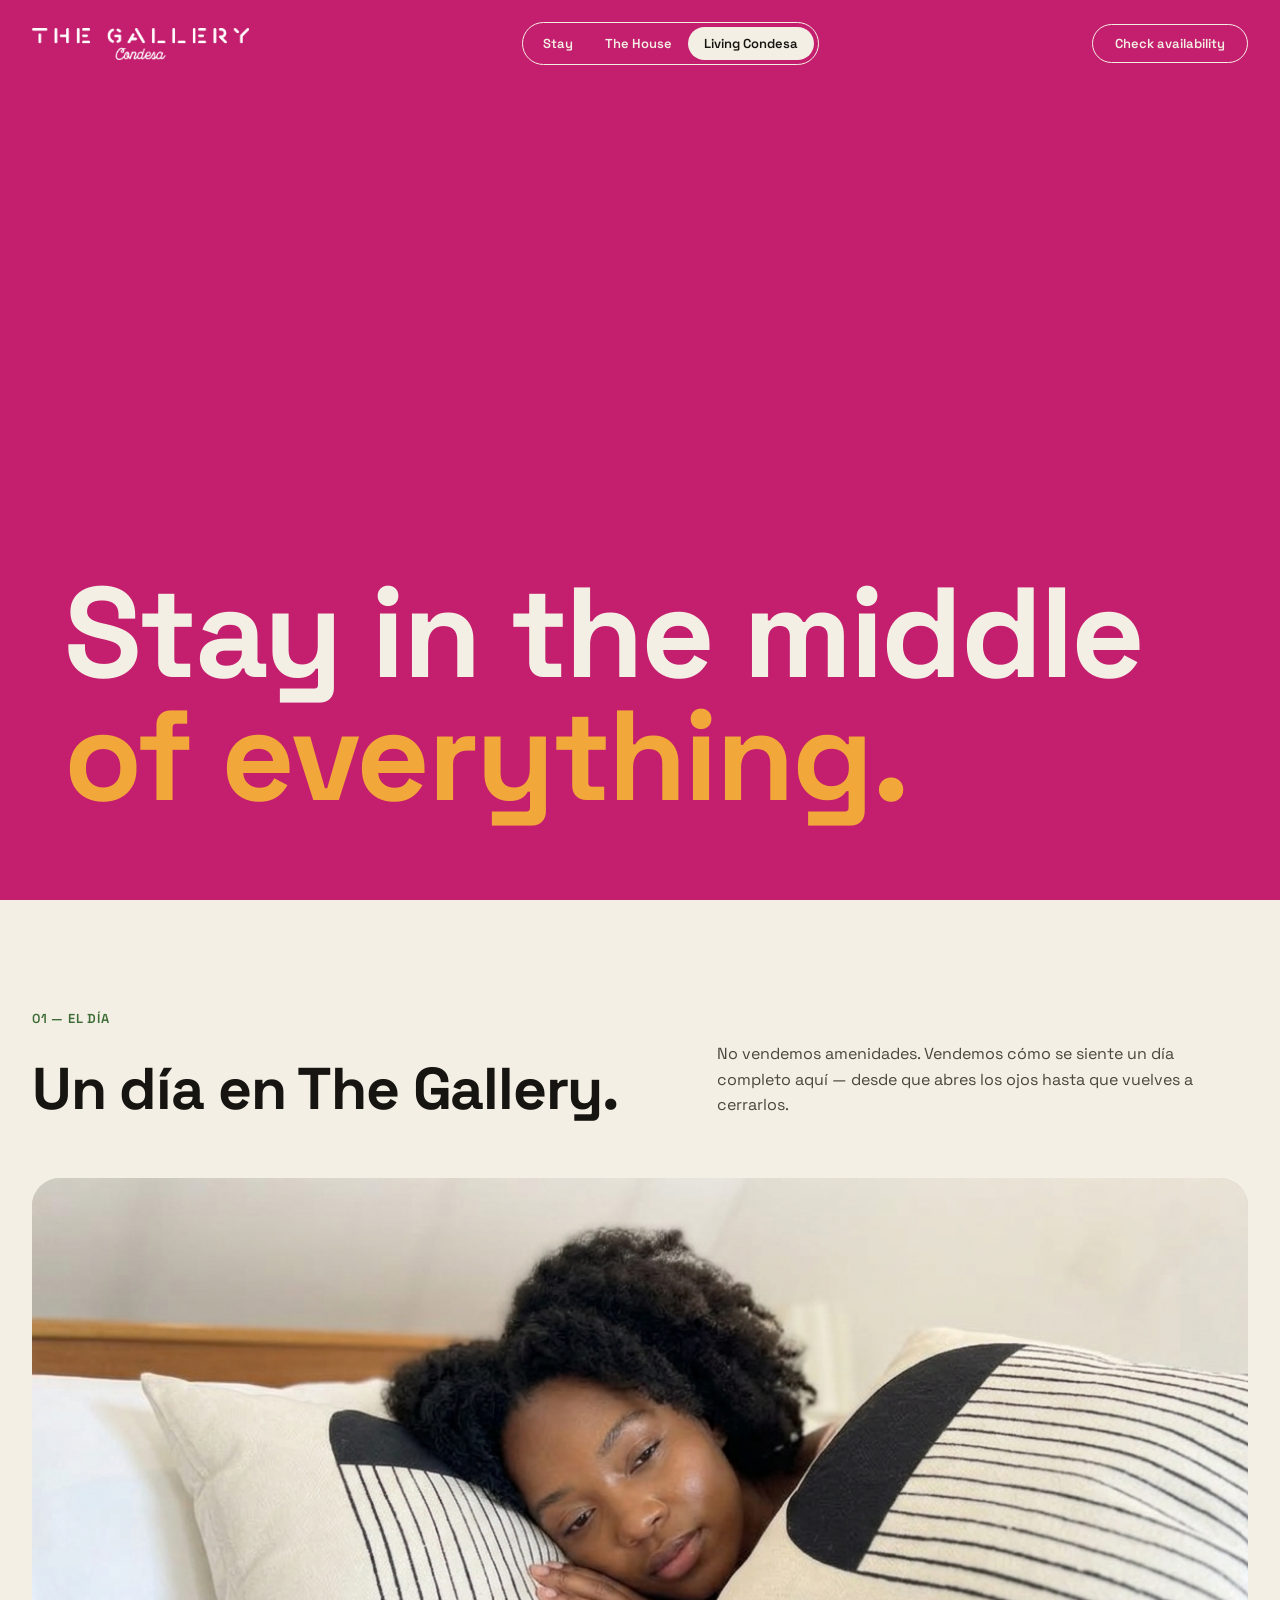
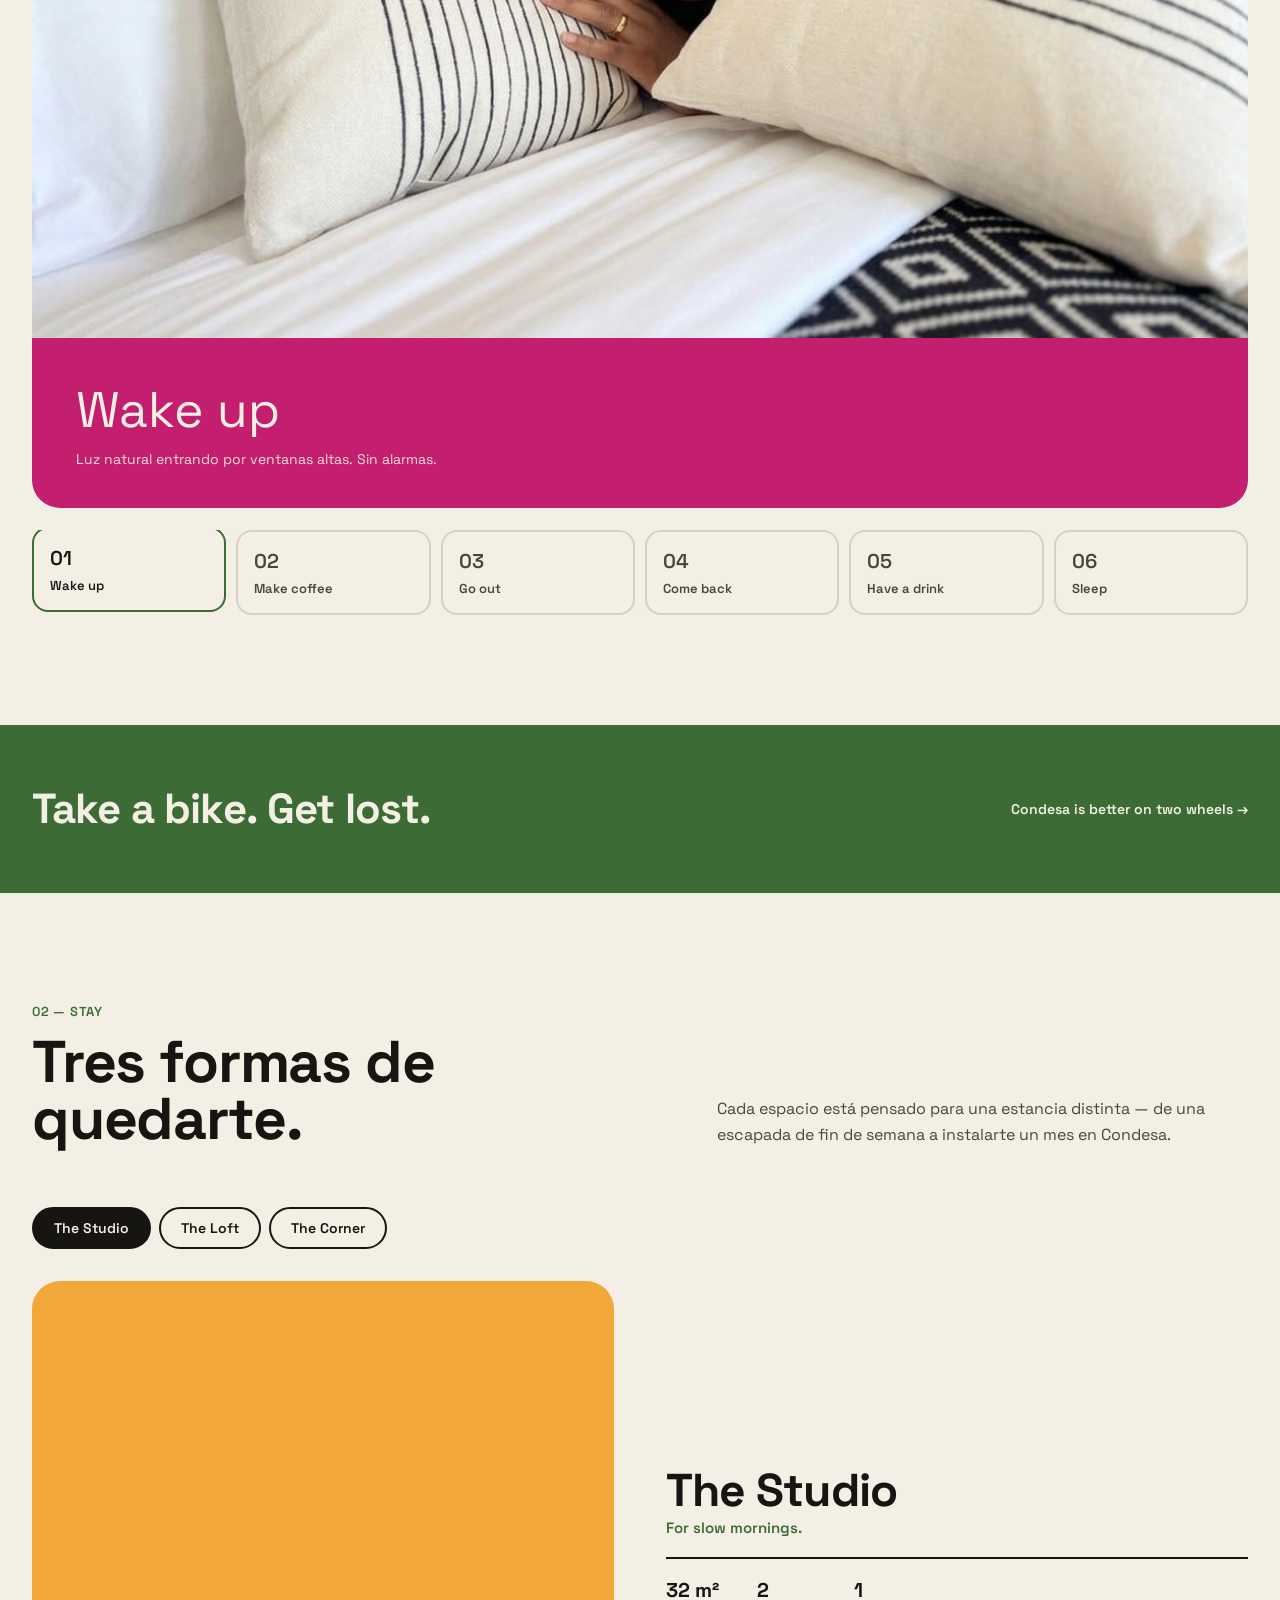
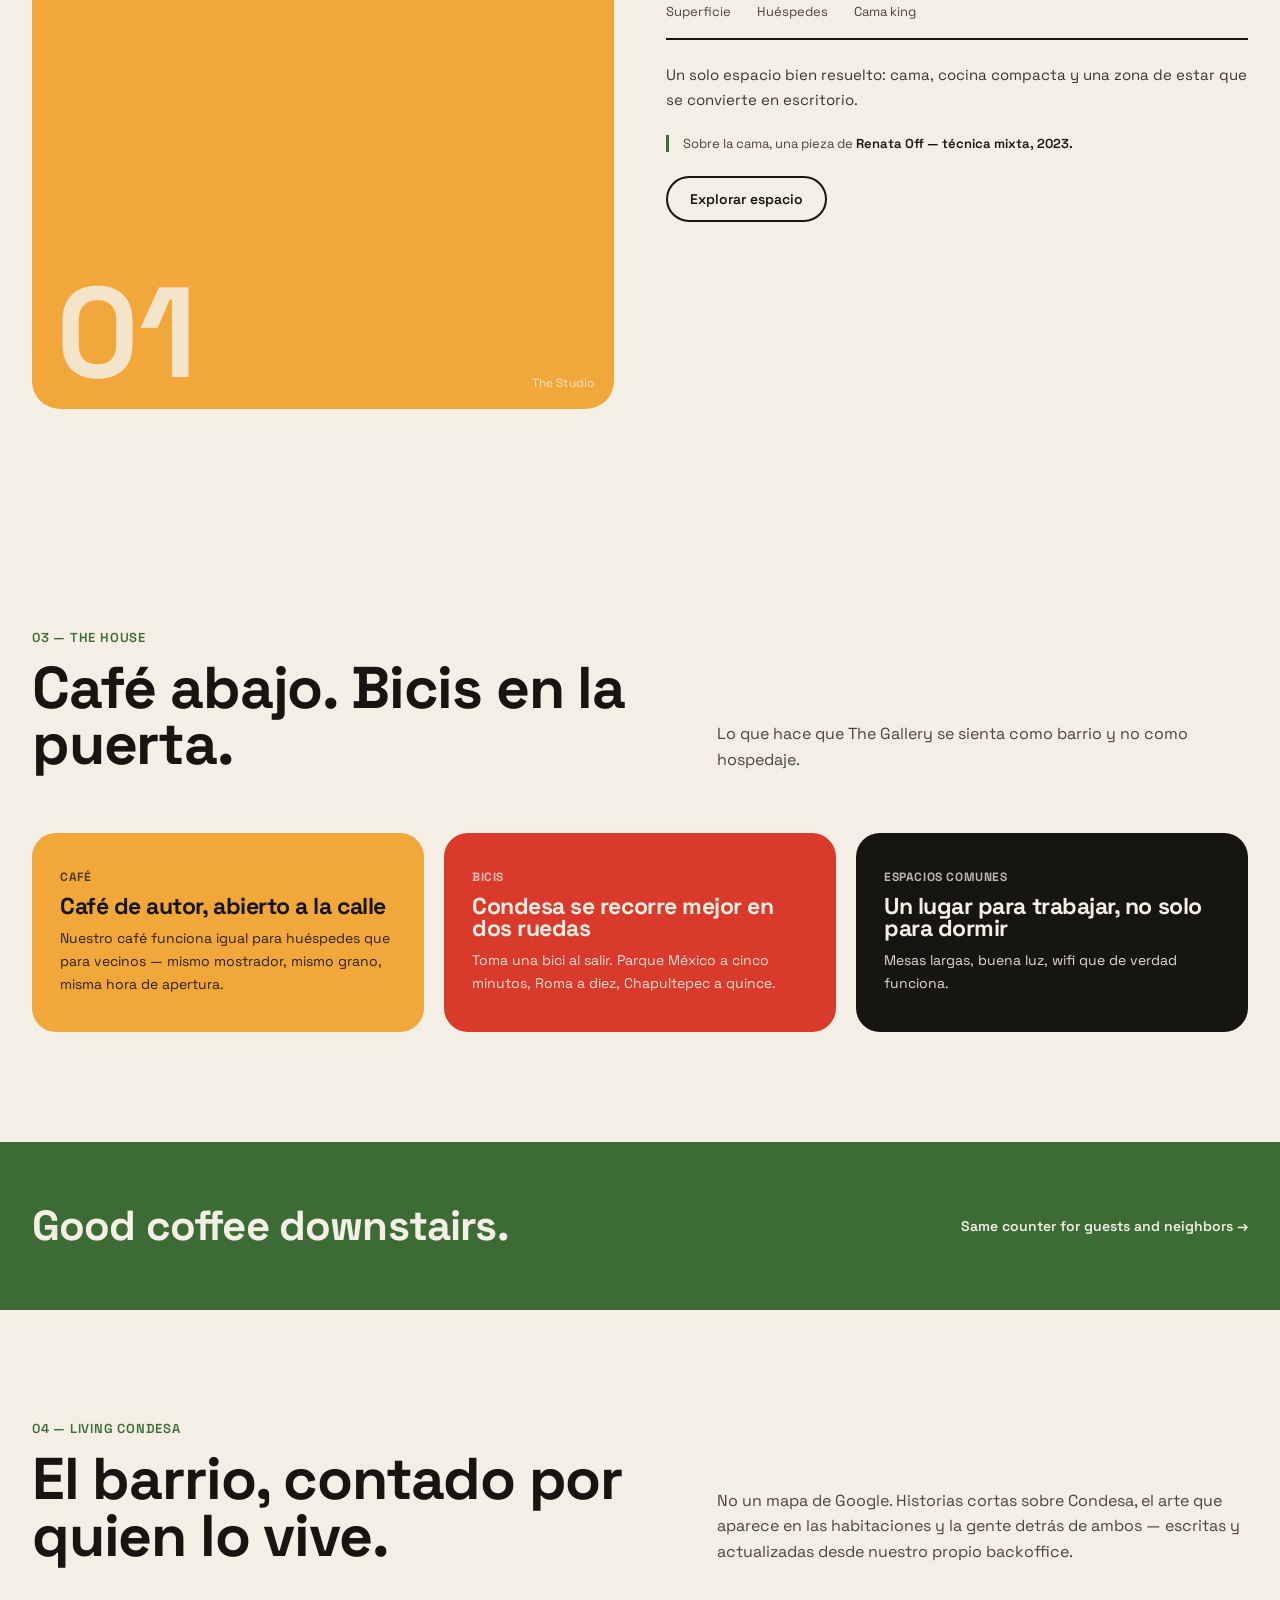
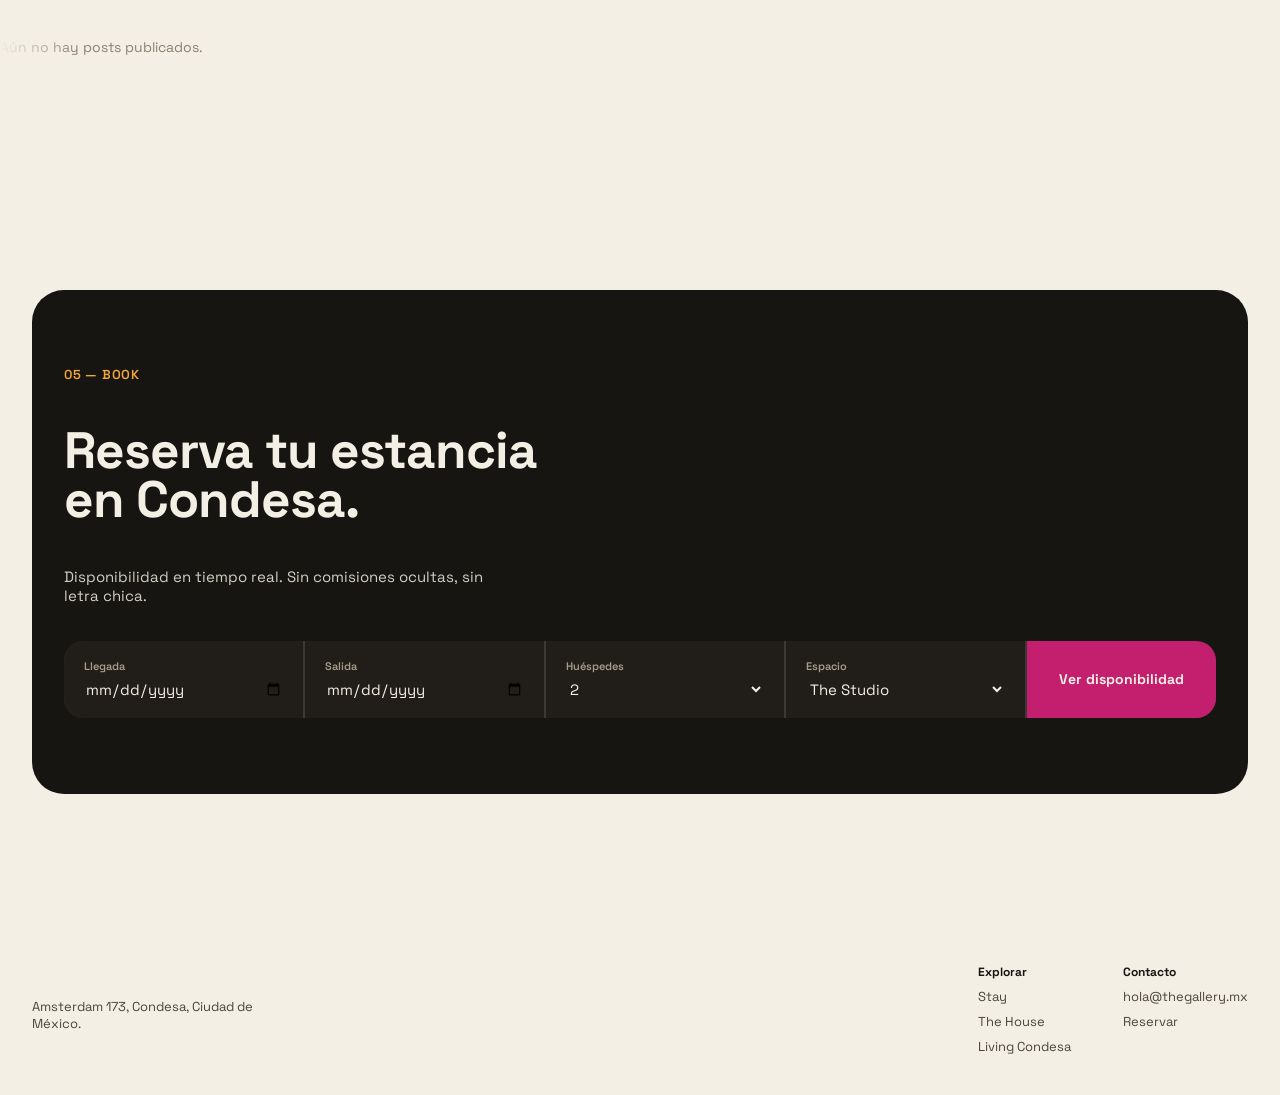
==== commit 8029a5db: "Add files via upload" ====
--- a/index.html
+++ b/index.html
@@ -20,8 +20,7 @@
   <nav class="chapters" id="chapterNav">
     <a href="#stay" data-target="stay">Stay</a>
     <a href="#house" data-target="house">The House</a>
-    <a href="#condesa" data-target="condesa">Condesa</a>
-    <a href="#vibe" data-target="vibe">The Vibe</a>
+    <a href="#condesa" data-target="condesa">Living Condesa</a>
   </nav>
   <a href="#book" class="cta-book">Check availability</a>
 </header>
@@ -131,44 +130,35 @@
     </div>
   </div>
 
-  <!-- ================= CONDESA ================= -->
+  <!-- ================= LIVING CONDESA (blog) ================= -->
   <section id="condesa">
     <div class="wrap">
-      <div class="kicker reveal">04 — Condesa</div>
-      <div class="section-head">
-        <h2 class="reveal">Tu Condesa, curada.</h2>
-        <p class="reveal">No un mapa de Google. Cuatro formas de vivir el barrio, según el momento del día que busques.</p>
-      </div>
-      <div class="itin-tabs reveal" id="itinTabs" role="tablist"></div>
-      <div class="reveal" id="itinList"></div>
-    </div>
-  </section>
-
-  <!-- ================= THE VIBE ================= -->
-  <section id="vibe">
-    <div class="wrap">
-      <div class="kicker reveal">05 — The Vibe</div>
-      <div class="vibe-wrap reveal">
-        <div>
-          <h2 style="font-size:clamp(30px,3.6vw,46px); margin:0 0 20px;">El arte no es la razón por la que vienes. Es la razón por la que te acuerdas.</h2>
-          <p style="font-size:15px; color:#4A453D; line-height:1.7;">Cada habitación tiene al menos una pieza de un artista emergente de Ciudad de México. No hay recorrido guiado ni catálogo — solo una tarjeta junto a la obra.</p>
-          <div class="vibe-tags">
-            <span>Artistas locales</span>
-            <span>Piezas rotativas</span>
-            <span>Sin recorrido guiado</span>
-          </div>
-        </div>
-        <div class="vibe-quote">"Llegué por la ubicación. Me quedé viendo quién había pintado el cuadro de mi cuarto."</div>
-      </div>
-    </div>
-  </section>
+      <div class="kicker reveal">04 — Living Condesa</div>
+      <div class="section-head">
+        <h2 class="reveal">El barrio, contado por quien lo vive.</h2>
+        <p class="reveal">No un mapa de Google. Historias cortas sobre Condesa, el arte que aparece en las habitaciones y la gente detrás de ambos — escritas y actualizadas desde nuestro propio backoffice.</p>
+      </div>
+    </div>
+
+    <div class="marquee-wrap reveal" id="marqueeWrap" aria-label="Posts de Living Condesa">
+      <div class="marquee-track" id="marqueeTrack"></div>
+    </div>
+  </section>
+
+  <!-- Modal de lectura — se llena por JS al hacer clic en un post -->
+  <div class="post-modal" id="postModal" aria-hidden="true">
+    <div class="post-modal-inner">
+      <button class="post-modal-close" id="postModalClose" aria-label="Cerrar">✕</button>
+      <div id="postModalBody"></div>
+    </div>
+  </div>
 
   <!-- ================= BOOK ================= -->
   <section id="book">
     <div class="wrap">
       <div class="book-section">
         <div class="wrap">
-          <div class="kicker reveal" style="color:var(--cempasuchil);">06 — Book</div>
+          <div class="kicker reveal" style="color:var(--cempasuchil);">05 — Book</div>
           <h2 class="reveal" style="font-size:clamp(32px,4vw,52px); max-width:16ch;">Reserva tu estancia en Condesa.</h2>
           <p class="reveal" style="max-width:44ch; font-size:15px; opacity:.85;">Disponibilidad en tiempo real. Sin comisiones ocultas, sin letra chica.</p>
           <form class="book-form reveal" id="bookForm">
@@ -199,7 +189,7 @@
     <div class="foot-cols">
       <div>
         <strong style="font-size:12px; color:var(--tinta);">Explorar</strong>
-        <a href="#stay">Stay</a><a href="#house">The House</a><a href="#condesa">Condesa</a><a href="#vibe">The Vibe</a>
+        <a href="#stay">Stay</a><a href="#house">The House</a><a href="#condesa">Living Condesa</a>
       </div>
       <div>
         <strong style="font-size:12px; color:var(--tinta);">Contacto</strong>
@@ -211,5 +201,21 @@
 
 <script src="js/main.js" defer></script>
 <script src="js/hero-reveal.js" defer></script>
+<script src="js/blog.js" defer></script>
+
+<!-- Netlify Identity: solo activo cuando alguien abre un link de invitación
+     al backoffice (/admin) — no afecta a los visitantes normales del sitio. -->
+<script src="https://identity.netlify.com/v1/netlify-identity-widget.js"></script>
+<script>
+  if (window.netlifyIdentity) {
+    window.netlifyIdentity.on('init', function (user) {
+      if (!user) {
+        window.netlifyIdentity.on('login', function () {
+          document.location.href = '/admin/';
+        });
+      }
+    });
+  }
+</script>
 </body>
 </html>
--- a/css/styles.css
+++ b/css/styles.css
@@ -47,7 +47,9 @@
     color:var(--hueso);
   }
   header.site.scrolled{ background:rgba(23,21,18,0.88); backdrop-filter:blur(10px); padding:14px 32px; }
-  .logotype{ font-weight:700; font-size:20px; color:var(--hueso); }
+  .logotype{ font-weight:700; font-size:20px; color:var(--hueso); display:inline-flex; align-items:center; }
+  .logo-img{ height:32px; width:auto; display:block; }
+  @media (max-width:640px){ .logo-img{ height:26px; } }
   nav.chapters{ display:flex; gap:0; border:1.5px solid var(--hueso); border-radius:999px; padding:4px; }
   nav.chapters a{ font-size:13px; font-weight:600; padding:8px 16px; border-radius:999px; color:var(--hueso); transition:background .25s ease, color .25s ease; }
   nav.chapters a.active, nav.chapters a:hover{ background:var(--hueso); color:var(--tinta); }
@@ -133,31 +135,69 @@
   /* ---------- HOUSE ---------- */
   .house-grid{ display:grid; grid-template-columns:repeat(3,1fr); gap:20px; }
   @media (max-width:800px){ .house-grid{ grid-template-columns:1fr; } }
-  .house-card{ padding:36px 28px; border-radius:24px; color:var(--sobre-acento); transition:transform .25s ease; }
+  .house-card{ padding:36px 28px; border-radius:24px; color:var(--hueso); transition:transform .25s ease; }
   .house-card:hover{ transform:translateY(-6px); }
   .house-card:nth-child(1){ background:var(--cempasuchil); color:#171512; }
-  .house-card:nth-child(2){ background:var(--chile); }
-  .house-card:nth-child(3){ background:var(--tinta); }
+  .house-card:nth-child(2){ background:var(--chile); color:var(--hueso); }
+  .house-card:nth-child(3){ background:var(--tinta); color:var(--hueso); }
   .house-card h3{ font-size:23px; margin:0 0 10px; }
   .house-card p{ font-size:14px; line-height:1.65; margin:0; opacity:.92; }
   .house-card .tag{ font-size:12px; font-weight:700; text-transform:uppercase; letter-spacing:.05em; margin-bottom:10px; display:block; opacity:.75; }
 
-  /* ---------- CONDESA ---------- */
-  .itin-tabs{ display:flex; flex-wrap:wrap; gap:10px; margin-bottom:36px; }
-  .itin-tab{ font-size:13px; font-weight:600; padding:9px 18px; border-radius:999px; border:2px solid var(--linea); color:#4A453D; }
-  .itin-tab.active{ border-color:var(--acento); background:var(--acento); color:var(--sobre-acento); }
-  .itin-row{ display:grid; grid-template-columns:90px 1fr; gap:24px; padding:20px 0; border-top:2px solid var(--linea); }
-  .itin-row:last-child{ border-bottom:2px solid var(--linea); }
-  .itin-row .time{ font-size:13px; font-weight:700; color:var(--acento); padding-top:3px; }
-  .itin-row h4{ margin:0 0 4px; font-size:19px; font-weight:700; }
-  .itin-row p{ margin:0; font-size:14px; color:#4A453D; line-height:1.5; }
-
-  /* ---------- VIBE ---------- */
-  .vibe-wrap{ display:grid; grid-template-columns:1fr 1fr; gap:52px; align-items:center; }
-  @media (max-width:800px){ .vibe-wrap{ grid-template-columns:1fr; } }
-  .vibe-quote{ font-size:clamp(22px,2.6vw,30px); line-height:1.35; font-weight:600; color:var(--turquesa-2); }
-  .vibe-tags{ display:flex; flex-wrap:wrap; gap:10px; margin-top:22px; }
-  .vibe-tags span{ font-size:12px; font-weight:600; padding:7px 14px; border-radius:999px; background:var(--turquesa); color:var(--hueso); }
+  /* ---------- LIVING CONDESA — blog en marquesina ----------
+     El contenido real vive en content/posts.json (editado desde
+     /admin vía Decap CMS). El track se pinta dos veces seguidas
+     y la animación recorre exactamente la mitad de su ancho total,
+     así el loop es perfectamente continuo (sin salto al reiniciar). */
+  .marquee-wrap{
+    overflow:hidden; margin-top:8px;
+    -webkit-mask-image: linear-gradient(90deg, transparent, #000 6%, #000 94%, transparent);
+    mask-image: linear-gradient(90deg, transparent, #000 6%, #000 94%, transparent);
+  }
+  .marquee-track{
+    display:flex; gap:22px; width:max-content;
+    animation: marqueeScroll 42s linear infinite;
+  }
+  .marquee-wrap:hover .marquee-track{ animation-play-state:paused; }
+  @keyframes marqueeScroll{ from{ transform:translateX(0); } to{ transform:translateX(-50%); } }
+
+  .post-card{
+    flex:0 0 auto; width:320px; border-radius:22px; overflow:hidden; background:var(--hueso);
+    border:2px solid var(--linea); text-align:left; transition:transform .25s ease, border-color .25s ease;
+  }
+  .post-card:hover{ transform:translateY(-4px); border-color:var(--nopal); }
+  .post-card .post-cover{ width:100%; aspect-ratio:4/3; object-fit:cover; display:block; background:var(--linea); }
+  .post-card .post-body{ padding:20px; }
+  .post-card .post-cat{ font-size:11px; font-weight:700; text-transform:uppercase; letter-spacing:.06em; color:var(--nopal); margin-bottom:8px; display:block; }
+  .post-card h3{ font-size:19px; margin:0 0 8px; line-height:1.15; }
+  .post-card p{ font-size:13px; color:#4A453D; line-height:1.55; margin:0 0 10px; }
+  .post-card .post-date{ font-size:11px; color:#8A8072; }
+
+  @media (max-width:640px){ .post-card{ width:250px; } }
+  @media (prefers-reduced-motion: reduce){
+    .marquee-track{ animation:none; flex-wrap:wrap; width:100%; }
+    .marquee-wrap{ overflow-x:auto; -webkit-mask-image:none; mask-image:none; }
+  }
+
+  /* ---------- Modal de lectura de post ---------- */
+  .post-modal{
+    position:fixed; inset:0; z-index:200; display:none; align-items:flex-start; justify-content:center;
+    padding:64px 20px; overflow-y:auto; background:rgba(23,21,18,0.78); backdrop-filter:blur(4px);
+  }
+  .post-modal.open{ display:flex; }
+  .post-modal-inner{
+    background:var(--hueso); border-radius:24px; max-width:720px; width:100%; padding:44px; position:relative;
+  }
+  .post-modal-close{
+    position:absolute; top:18px; right:18px; width:36px; height:36px; border-radius:50%;
+    background:var(--tinta); color:var(--hueso); font-size:16px; display:flex; align-items:center; justify-content:center;
+  }
+  .post-modal-body img{ width:100%; border-radius:16px; margin-bottom:24px; aspect-ratio:16/9; object-fit:cover; }
+  .post-modal-body .post-cat{ font-size:12px; font-weight:700; text-transform:uppercase; letter-spacing:.06em; color:var(--nopal); }
+  .post-modal-body h2{ font-size:clamp(26px,3.4vw,38px); margin:10px 0 6px; }
+  .post-modal-body .post-date{ font-size:13px; color:#8A8072; margin-bottom:22px; display:block; }
+  .post-modal-body p{ font-size:15px; line-height:1.7; color:#3A362F; margin:0 0 16px; }
+
 
   /* ---------- BOOK ---------- */
   .book-section{ background:var(--tinta); color:var(--hueso); border-radius:32px; }
@@ -225,7 +265,20 @@
 .house-card{ position:relative; overflow:hidden; }
 .house-photo{
   position:absolute; inset:0; width:100%; height:100%; object-fit:cover;
-  opacity:0; transition:opacity .4s ease; z-index:0;
-}
-.house-photo.loaded{ opacity:.34; } /* la foto se ve como textura detrás del color, no lo reemplaza */
+  opacity:0; transition:opacity .45s ease; z-index:0;
+}
+/* Por defecto el bloque es color sólido; al hover se revela la foto real
+   por completo, con un velo oscuro para que el texto blanco siga legible. */
+.house-card:hover .house-photo.loaded{ opacity:1; }
+.house-card::after{
+  content:""; position:absolute; inset:0; z-index:0;
+  background:linear-gradient(180deg, rgba(23,21,18,0) 30%, rgba(23,21,18,.65) 100%);
+  opacity:0; transition:opacity .45s ease; pointer-events:none;
+}
+.house-card:hover::after{ opacity:1; }
 .house-card > *:not(img){ position:relative; z-index:1; }
+@media (hover:none){
+  /* dispositivos táctiles: sin hover real, dejamos el bloque de color siempre */
+  .house-card:hover .house-photo.loaded,
+  .house-card:hover::after{ opacity:0; }
+}
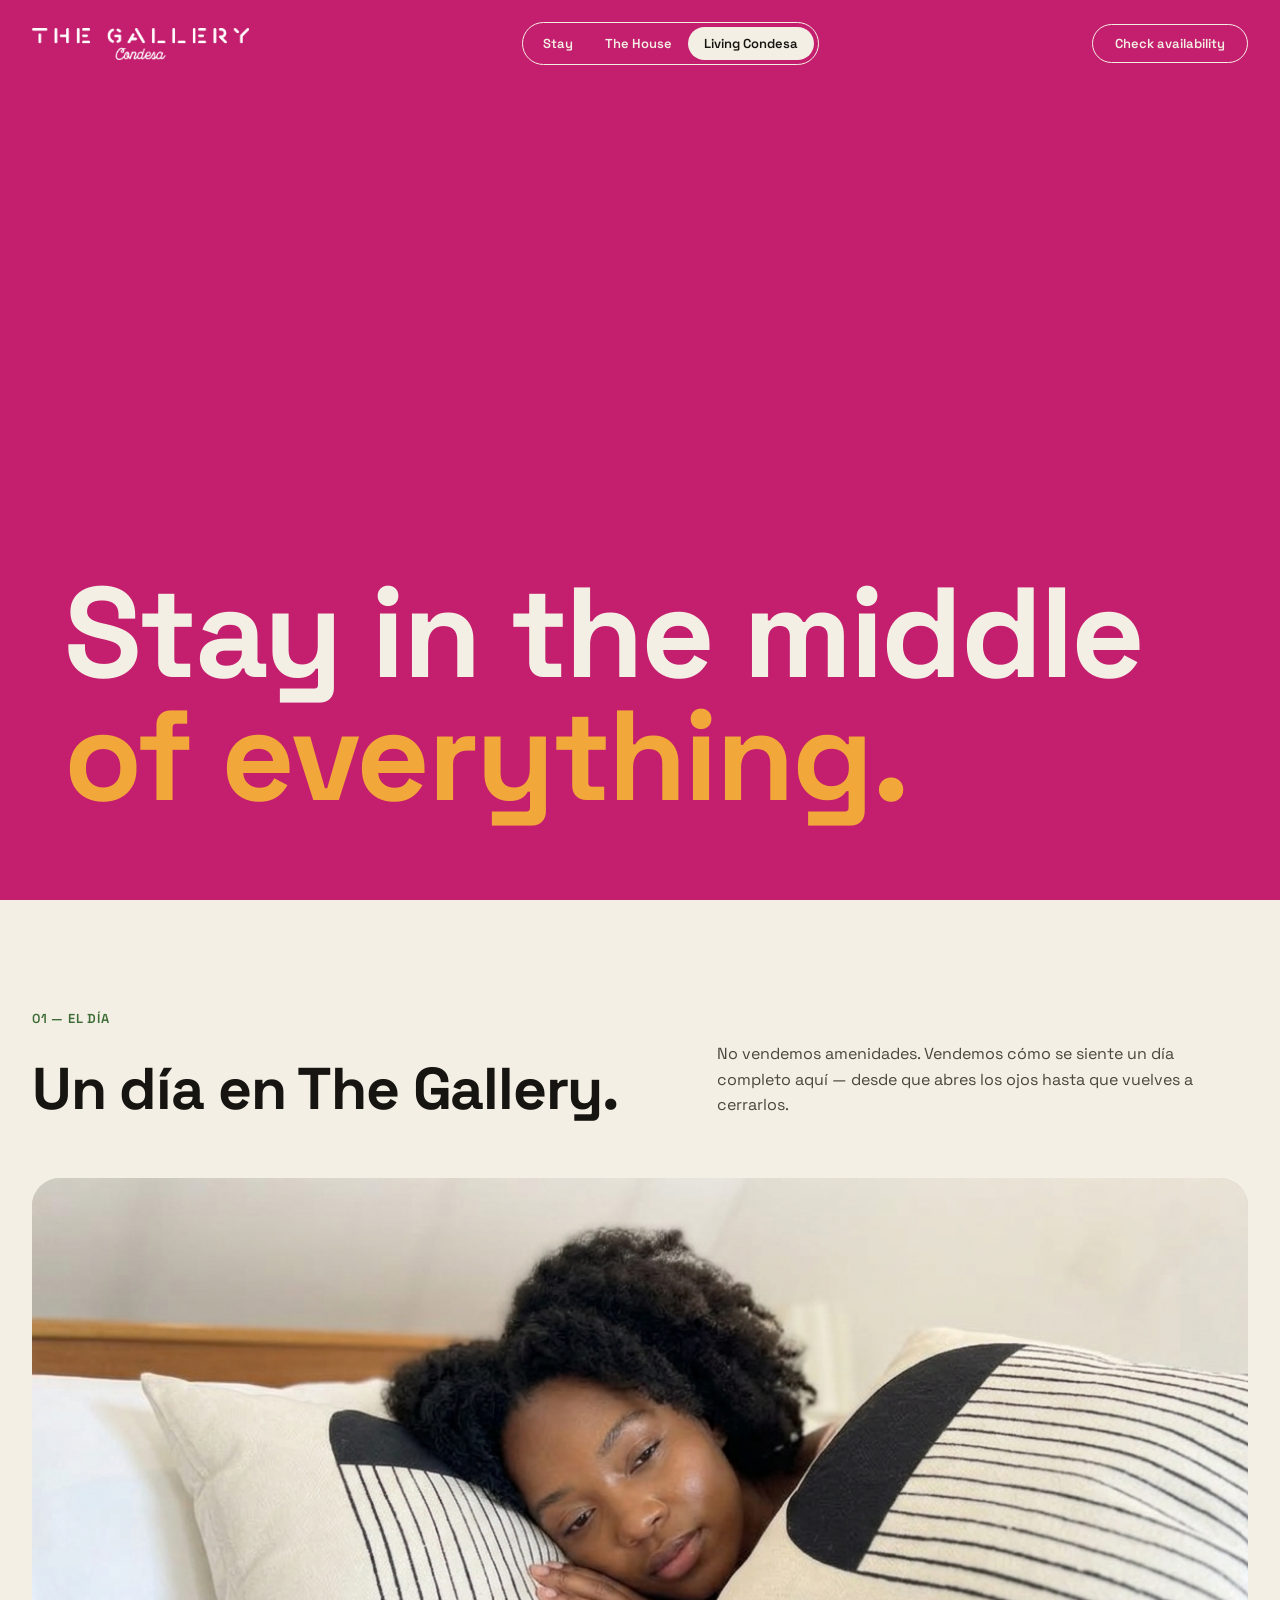
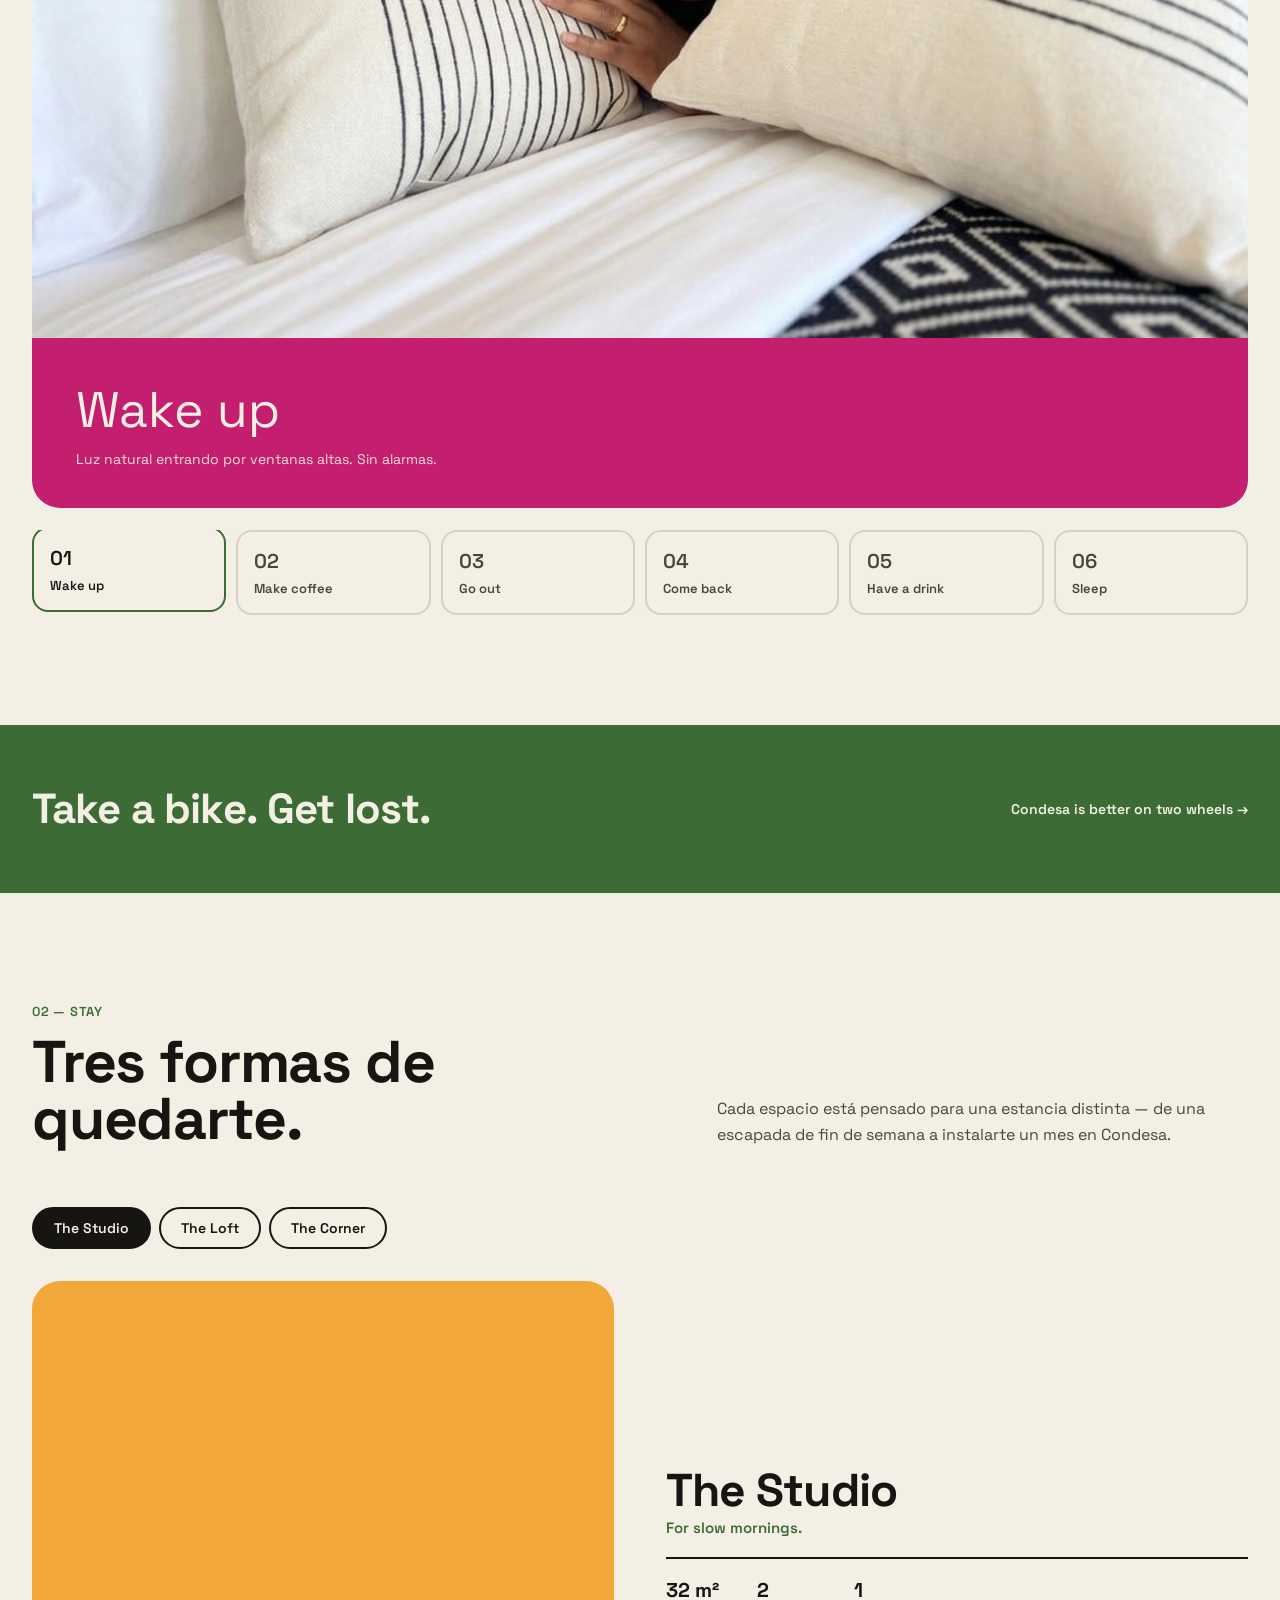
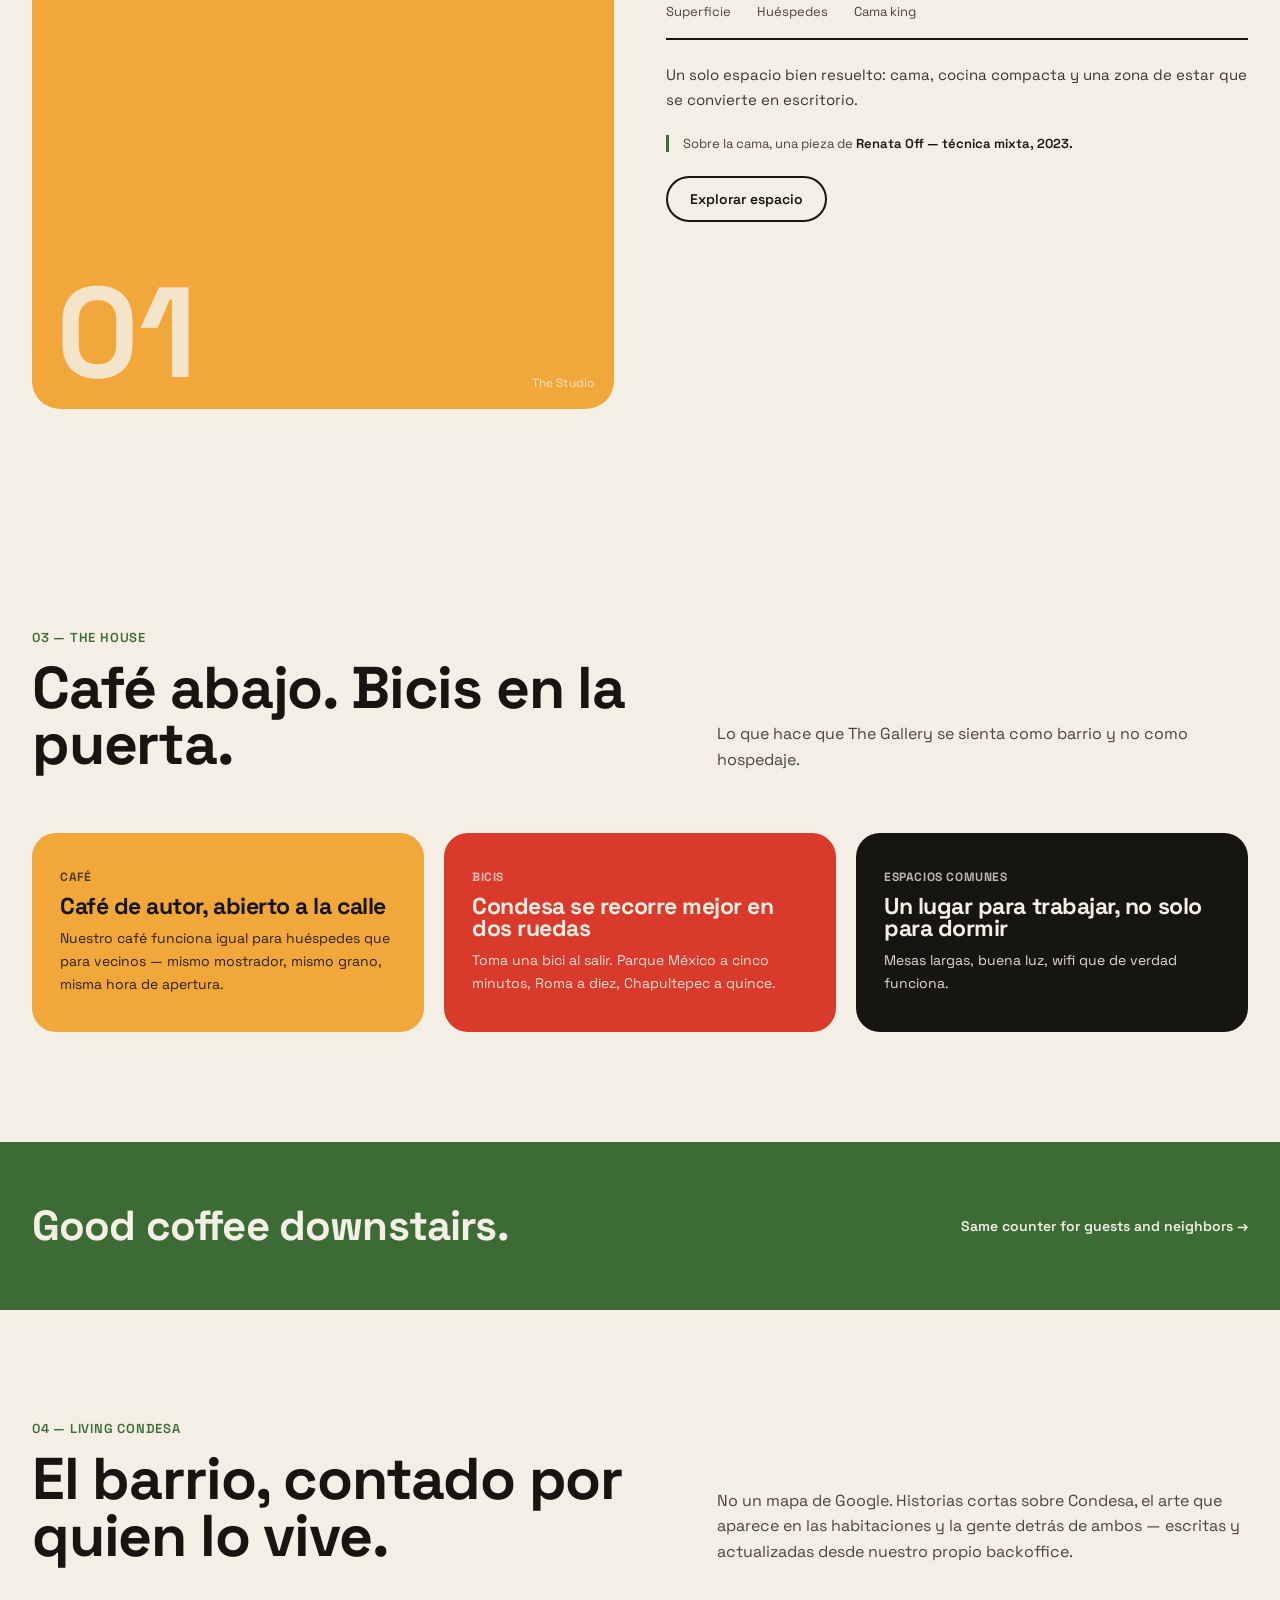
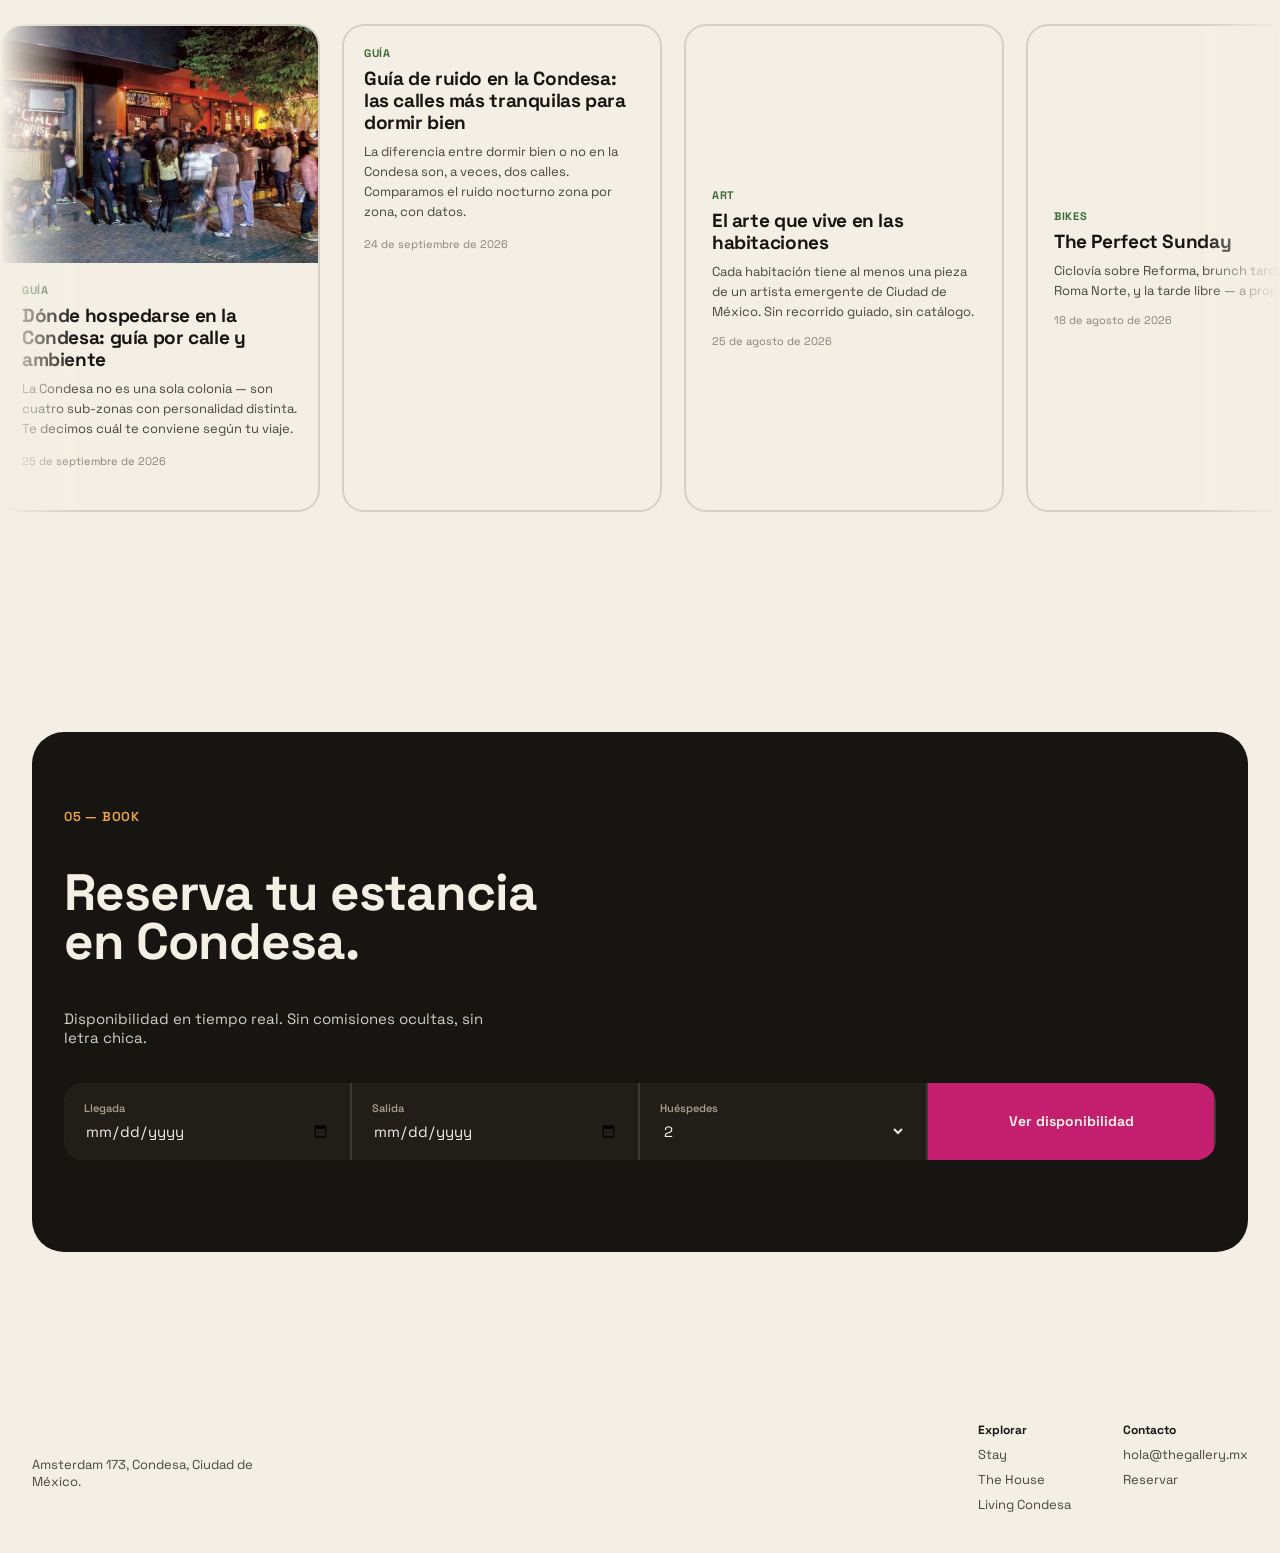
==== commit 05832619: "Add files via upload" ====
--- a/index.html
+++ b/index.html
@@ -167,12 +167,12 @@
             <div class="book-field"><label for="guests">Huéspedes</label>
               <select id="guests"><option>1</option><option selected>2</option><option>3</option><option>4</option></select>
             </div>
-            <div class="book-field"><label for="roomSelect">Espacio</label>
-              <select id="roomSelect"><option value="studio">The Studio</option><option value="loft">The Loft</option><option value="corner">The Corner</option></select>
-            </div>
+            <!-- "Espacio" se quitó del formulario: el motor de Octorate no soporta
+                 preseleccionar tipo de habitación por URL en este método — el
+                 huésped elige entre los disponibles ya dentro del motor. -->
             <button type="submit" class="book-submit">Ver disponibilidad</button>
           </form>
-          <p id="bookNote" style="font-size:12px; color:#8A8072; margin-top:14px; display:none;">Selecciona fechas y espacio para consultar disponibilidad real.</p>
+          <p id="bookNote" class="book-note" role="status"></p>
         </div>
       </div>
     </div>
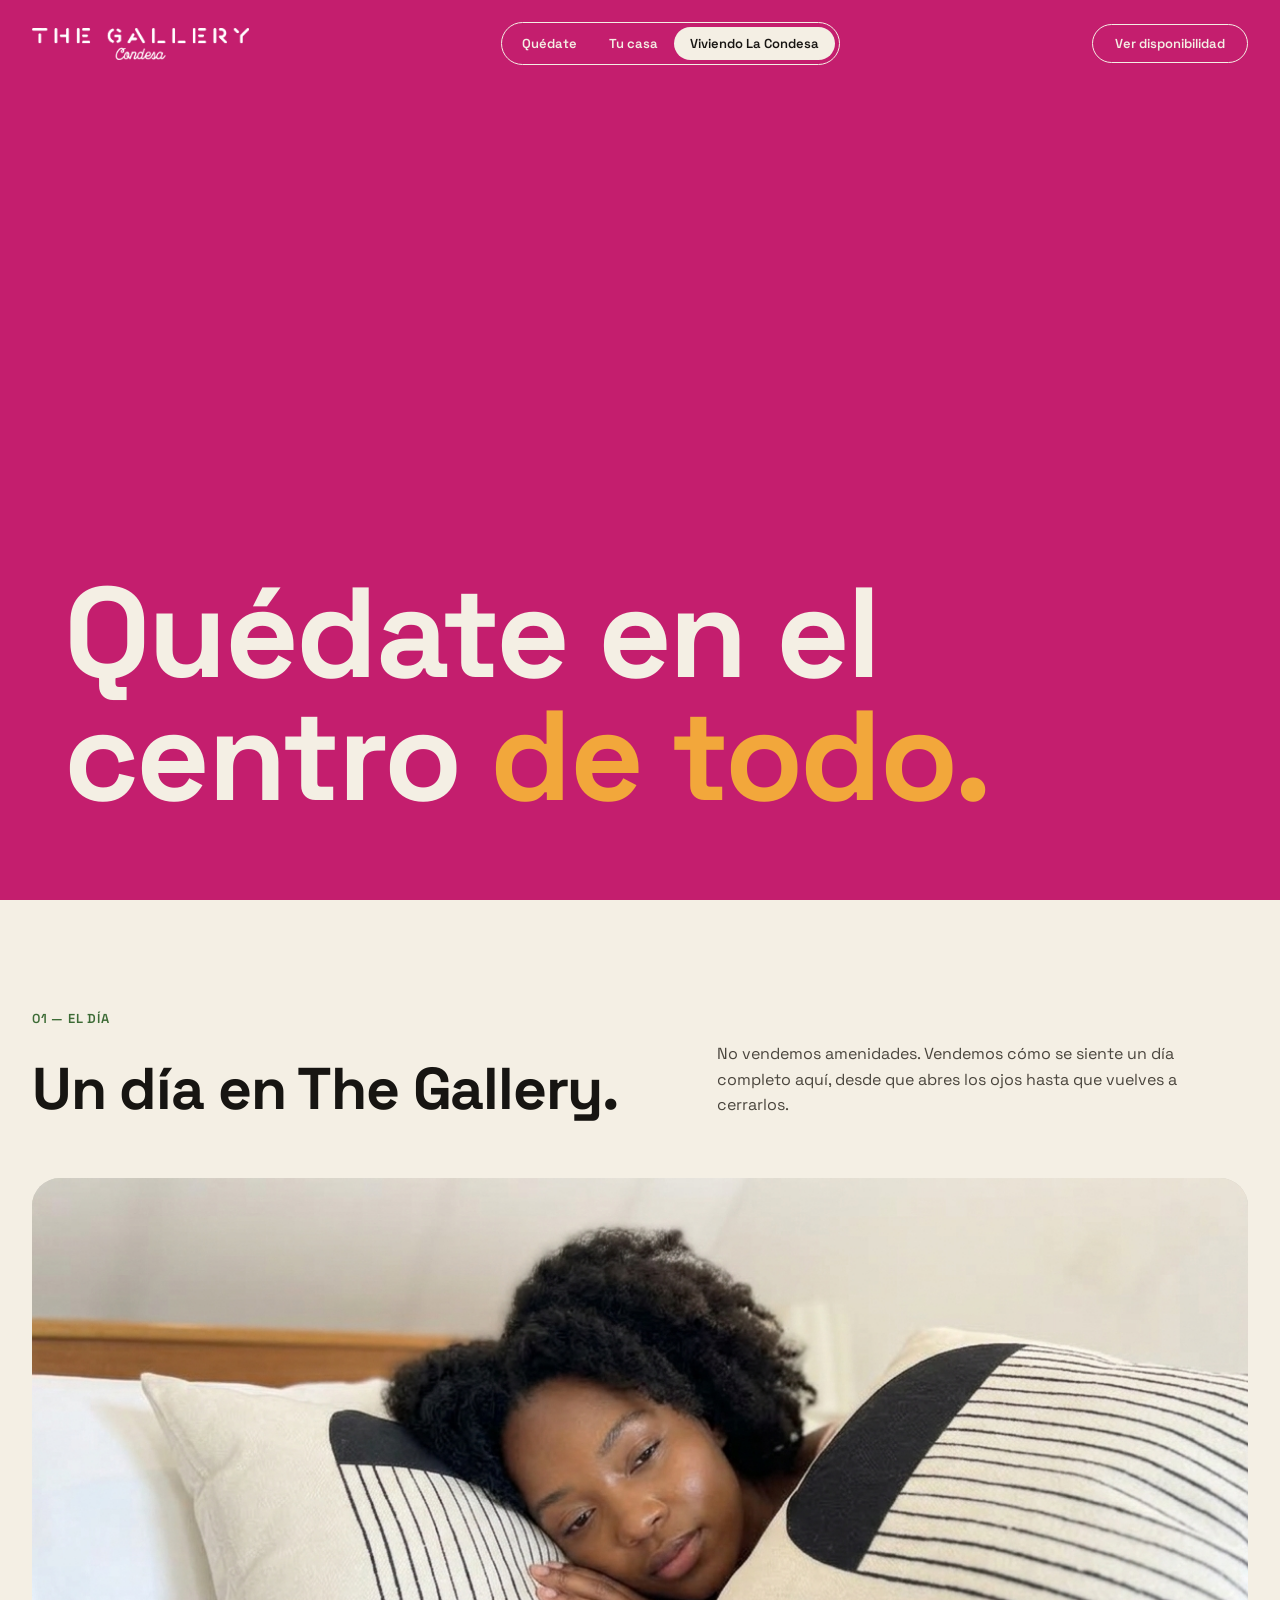
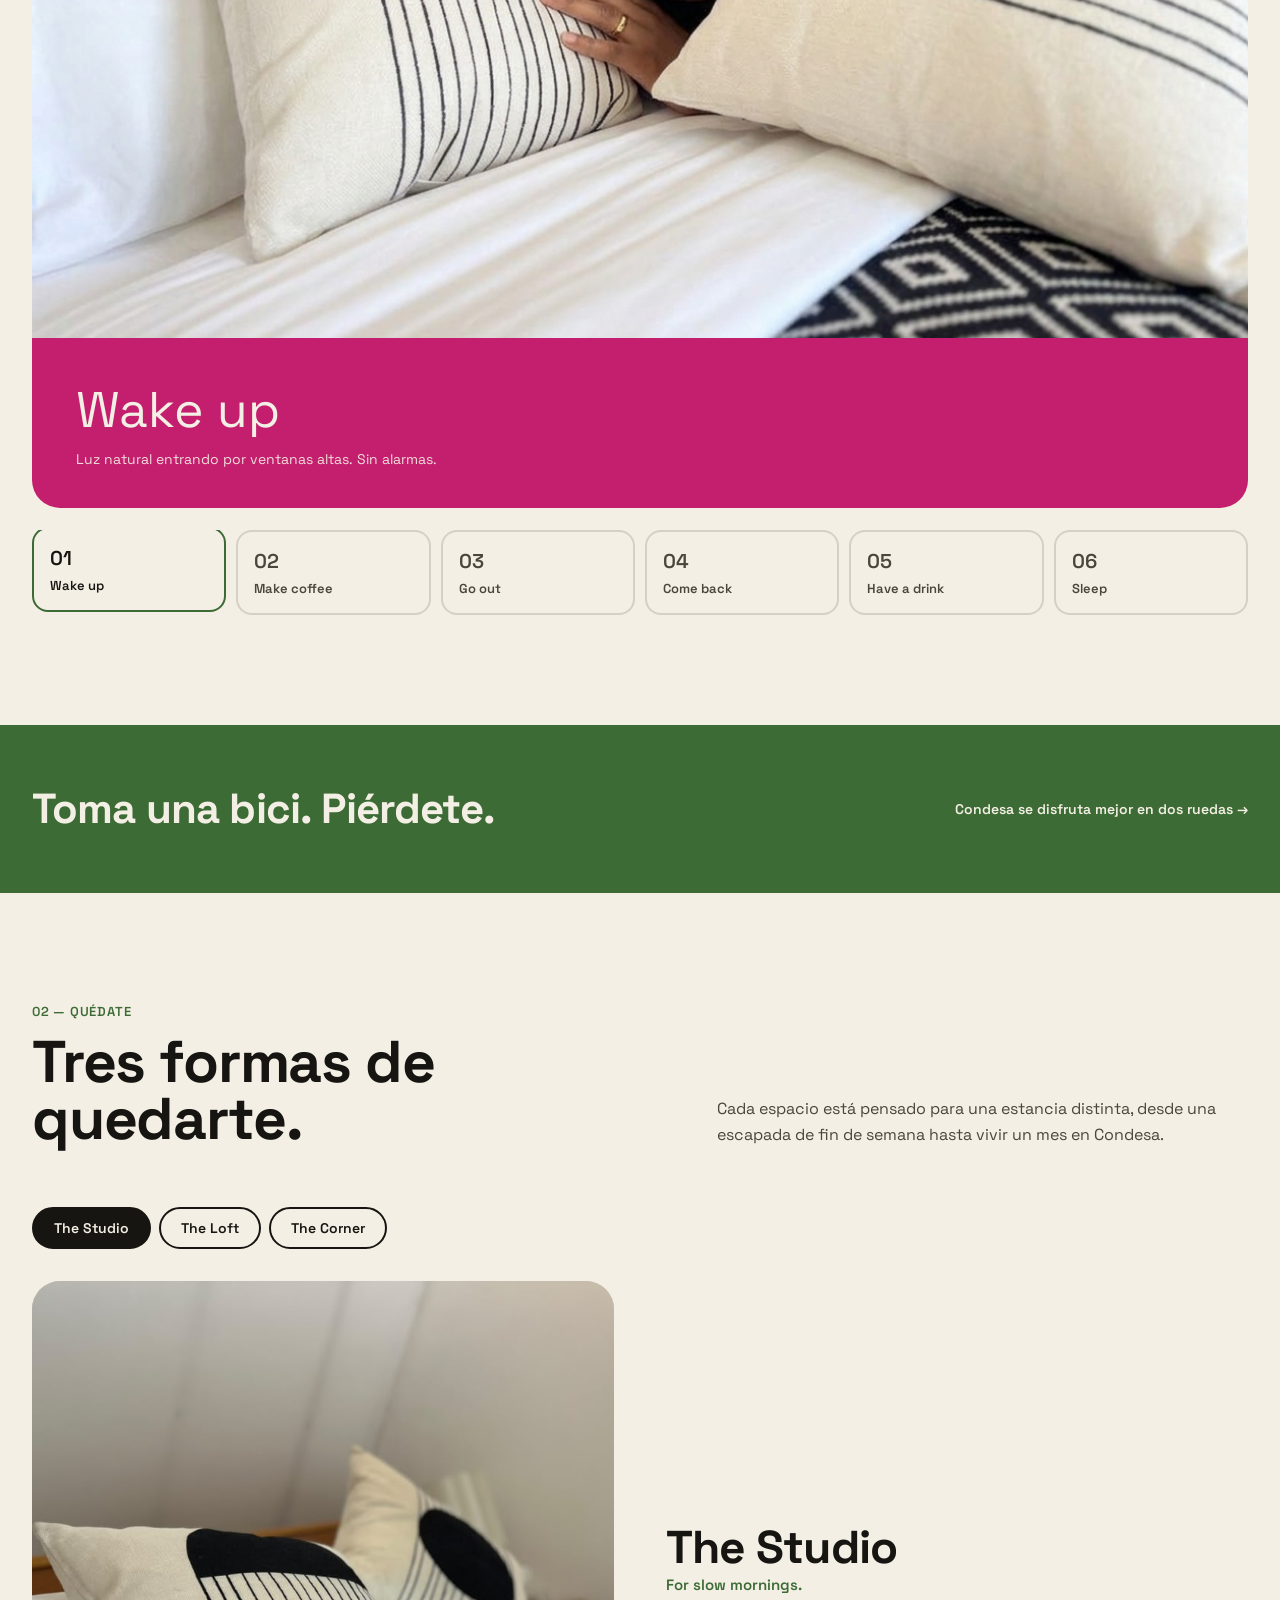
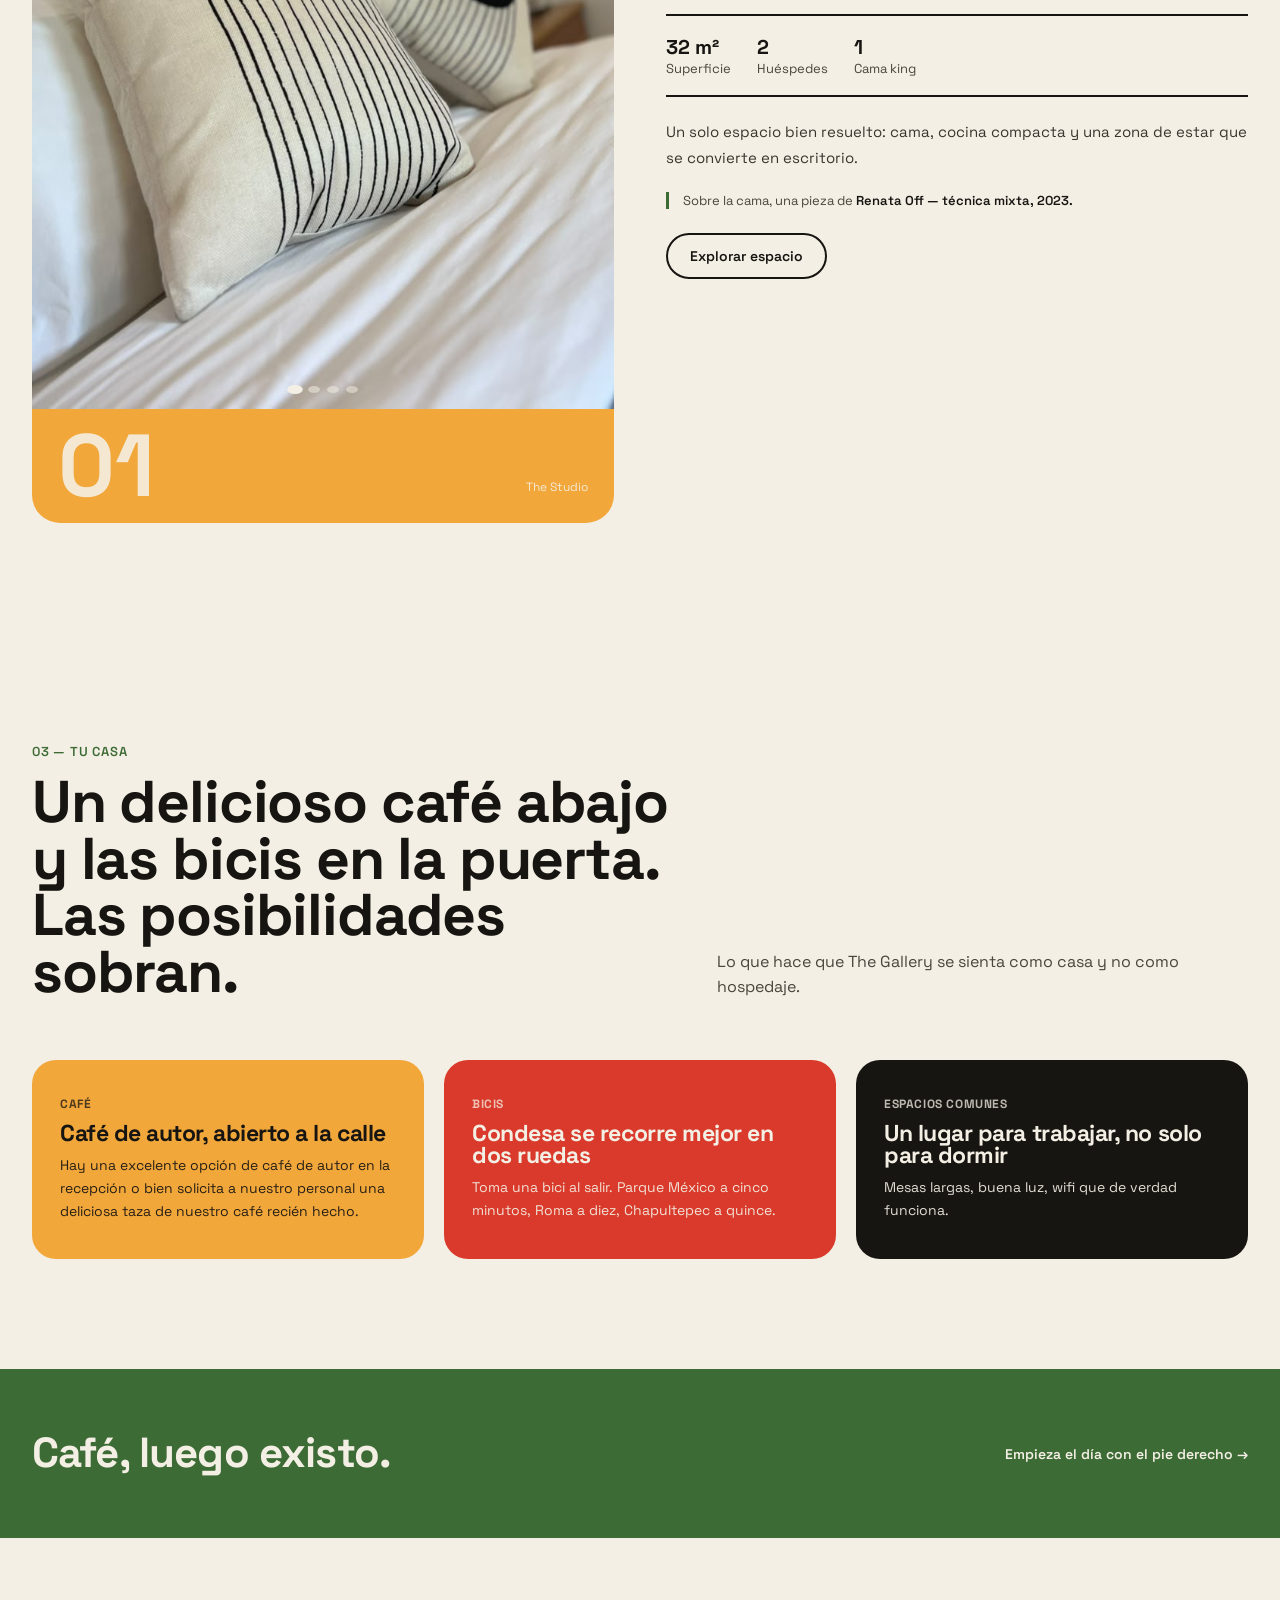
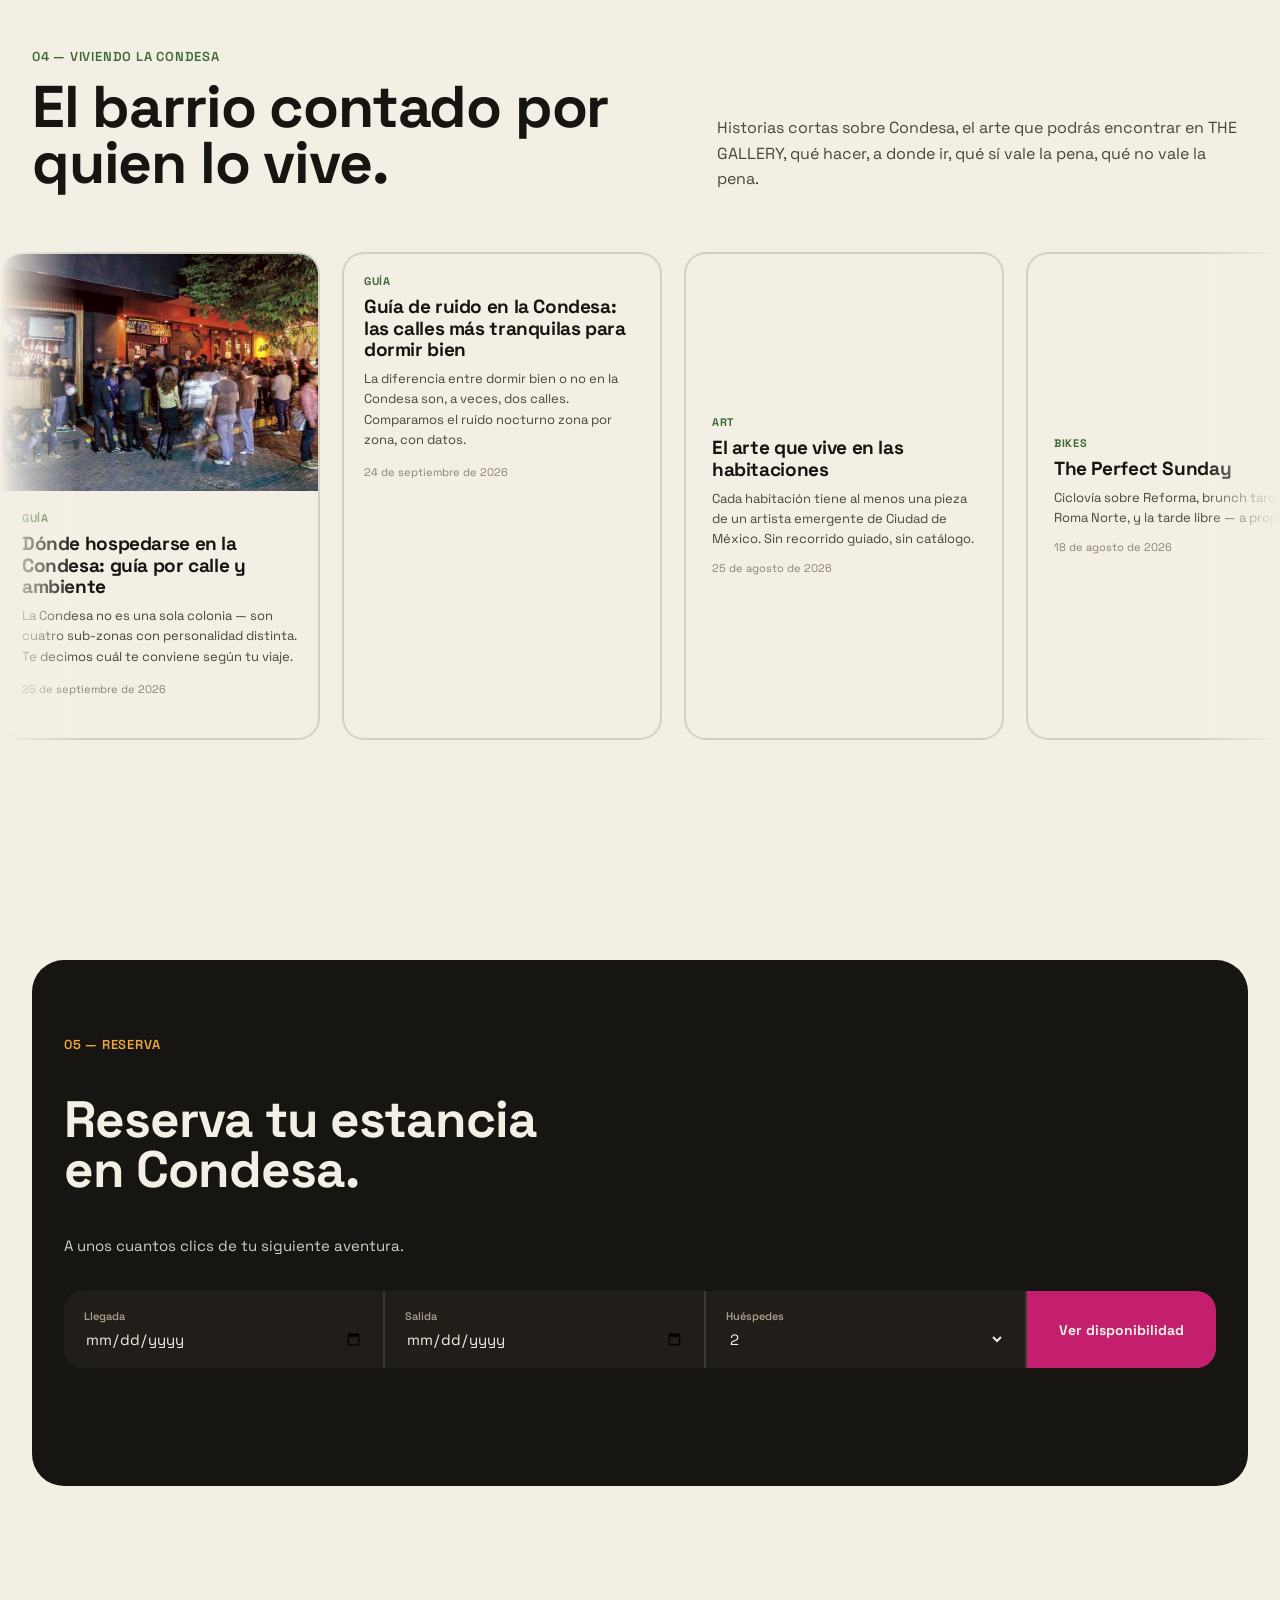
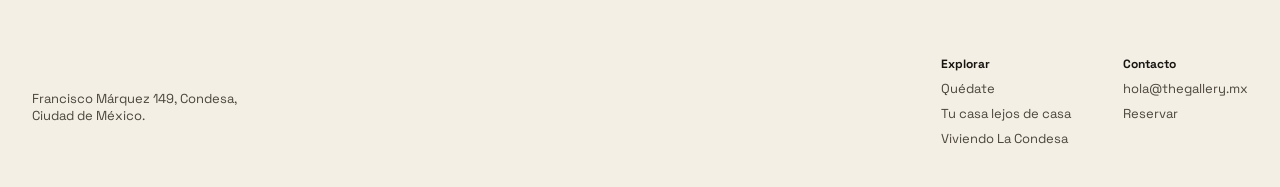
==== commit a73dcc63: "Add files via upload" ====
--- a/index.html
+++ b/index.html
@@ -3,8 +3,8 @@
 <head>
 <meta charset="UTF-8">
 <meta name="viewport" content="width=device-width, initial-scale=1.0">
-<title>THE GALLERY — Stay in the middle of everything</title>
-<meta name="description" content="A design-forward stay in the heart of Condesa. Apartments, a café downstairs, bikes, and a neighborhood you actually get to live in.">
+<title>THE GALLERY — Quédate en el centro de todo</title>
+<meta name="description" content="Una estancia de diseño en el corazón de la Condesa. Departamentos, un café en la planta baja, bicicletas y un barrio que de verdad se vive.">
 <link rel="preconnect" href="https://fonts.googleapis.com">
 <link rel="preconnect" href="https://fonts.gstatic.com" crossorigin>
 <link href="https://fonts.googleapis.com/css2?family=Space+Grotesk:wght@400;500;600;700&display=swap" rel="stylesheet">
@@ -18,11 +18,11 @@
          onerror="this.outerHTML='The Gallery'">
   </a>
   <nav class="chapters" id="chapterNav">
-    <a href="#stay" data-target="stay">Stay</a>
-    <a href="#house" data-target="house">The House</a>
-    <a href="#condesa" data-target="condesa">Living Condesa</a>
+    <a href="#stay" data-target="stay">Quédate</a>
+    <a href="#house" data-target="house">Tu casa</a>
+    <a href="#condesa" data-target="condesa">Viviendo La Condesa</a>
   </nav>
-  <a href="#book" class="cta-book">Check availability</a>
+  <a href="#book" class="cta-book">Ver disponibilidad</a>
 </header>
 
 <main id="top">
@@ -44,7 +44,7 @@
       <canvas id="heroReveal" aria-hidden="true"></canvas>
     </div>
     <div class="hero-inner wrap">
-      <h1 class="hero-title reveal">Stay in the middle <span>of everything.</span></h1>
+      <h1 class="hero-title reveal">Quédate en el centro <span>de todo.</span></h1>
     </div>
   </section>
 
@@ -54,13 +54,13 @@
       <div class="kicker reveal">01 — El día</div>
       <div class="section-head">
         <h2 class="reveal">Un día en The Gallery.</h2>
-        <p class="reveal">No vendemos amenidades. Vendemos cómo se siente un día completo aquí — desde que abres los ojos hasta que vuelves a cerrarlos.</p>
+        <p class="reveal">No vendemos amenidades. Vendemos cómo se siente un día completo aquí, desde que abres los ojos hasta que vuelves a cerrarlos.</p>
       </div>
       <div class="reveal">
         <div class="day-stage" id="dayStage">
           <div class="day-photo-wrap" id="dayPhotoWrap"></div>
           <div class="day-banner" id="dayBanner">
-            <div class="moment-title" id="momentTitle">Wake up</div>
+            <div class="moment-title" id="momentTitle">Despierta</div>
             <div class="moment-tag" id="momentTag">Luz natural entrando por ventanas altas. Sin alarmas.</div>
           </div>
         </div>
@@ -71,18 +71,18 @@
 
   <div class="loud-strip reveal">
     <div class="wrap">
-      <span class="display">Take a bike. Get lost.</span>
-      <span style="font-size:14px; font-weight:600;">Condesa is better on two wheels →</span>
+      <span class="display">Toma una bici. Piérdete.</span>
+      <span style="font-size:14px; font-weight:600;">Condesa se disfruta mejor en dos ruedas →</span>
     </div>
   </div>
 
   <!-- ================= STAY / ROOMS ================= -->
   <section id="stay">
     <div class="wrap">
-      <div class="kicker reveal">02 — Stay</div>
+      <div class="kicker reveal">02 — Quédate</div>
       <div class="section-head">
         <h2 class="reveal">Tres formas de quedarte.</h2>
-        <p class="reveal">Cada espacio está pensado para una estancia distinta — de una escapada de fin de semana a instalarte un mes en Condesa.</p>
+        <p class="reveal">Cada espacio está pensado para una estancia distinta, desde una escapada de fin de semana hasta vivir un mes en Condesa.</p>
       </div>
       <div class="room-tabs reveal" id="roomTabs" role="tablist"></div>
       <div class="room-grid reveal" id="roomContent"></div>
@@ -92,10 +92,10 @@
   <!-- ================= THE HOUSE ================= -->
   <section id="house">
     <div class="wrap">
-      <div class="kicker reveal">03 — The House</div>
-      <div class="section-head">
-        <h2 class="reveal">Café abajo. Bicis en la puerta.</h2>
-        <p class="reveal">Lo que hace que The Gallery se sienta como barrio y no como hospedaje.</p>
+      <div class="kicker reveal">03 — Tu casa</div>
+      <div class="section-head">
+        <h2 class="reveal">Un delicioso café abajo y las bicis en la puerta. Las posibilidades sobran.</h2>
+        <p class="reveal">Lo que hace que The Gallery se sienta como casa y no como hospedaje.</p>
       </div>
       <div class="house-grid reveal">
         <div class="house-card">
@@ -103,7 +103,7 @@
                onload="this.classList.add('loaded')" onerror="this.remove()">
           <span class="tag">Café</span>
           <h3>Café de autor, abierto a la calle</h3>
-          <p>Nuestro café funciona igual para huéspedes que para vecinos — mismo mostrador, mismo grano, misma hora de apertura.</p>
+          <p>Hay una excelente opción de café de autor en la recepción o bien solicita a nuestro personal una deliciosa taza de nuestro café recién hecho.</p>
         </div>
         <div class="house-card">
           <img class="house-photo" src="assets/img/house/bikes/cover.jpg" alt="" loading="lazy" decoding="async"
@@ -125,18 +125,18 @@
 
   <div class="loud-strip reveal" style="background:var(--nopal); color:var(--hueso);">
     <div class="wrap">
-      <span class="display">Good coffee downstairs.</span>
-      <span style="font-size:14px; font-weight:600;">Same counter for guests and neighbors →</span>
+      <span class="display">Café, luego existo.</span>
+      <span style="font-size:14px; font-weight:600;">Empieza el día con el pie derecho →</span>
     </div>
   </div>
 
   <!-- ================= LIVING CONDESA (blog) ================= -->
   <section id="condesa">
     <div class="wrap">
-      <div class="kicker reveal">04 — Living Condesa</div>
-      <div class="section-head">
-        <h2 class="reveal">El barrio, contado por quien lo vive.</h2>
-        <p class="reveal">No un mapa de Google. Historias cortas sobre Condesa, el arte que aparece en las habitaciones y la gente detrás de ambos — escritas y actualizadas desde nuestro propio backoffice.</p>
+      <div class="kicker reveal">04 — Viviendo La Condesa</div>
+      <div class="section-head">
+        <h2 class="reveal">El barrio contado por quien lo vive.</h2>
+        <p class="reveal">Historias cortas sobre Condesa, el arte que podrás encontrar en THE GALLERY, qué hacer, a donde ir, qué sí vale la pena, qué no vale la pena.</p>
       </div>
     </div>
 
@@ -158,9 +158,9 @@
     <div class="wrap">
       <div class="book-section">
         <div class="wrap">
-          <div class="kicker reveal" style="color:var(--cempasuchil);">05 — Book</div>
+          <div class="kicker reveal" style="color:var(--cempasuchil);">05 — Reserva</div>
           <h2 class="reveal" style="font-size:clamp(32px,4vw,52px); max-width:16ch;">Reserva tu estancia en Condesa.</h2>
-          <p class="reveal" style="max-width:44ch; font-size:15px; opacity:.85;">Disponibilidad en tiempo real. Sin comisiones ocultas, sin letra chica.</p>
+          <p class="reveal" style="max-width:44ch; font-size:15px; opacity:.85;">A unos cuantos clics de tu siguiente aventura.</p>
           <form class="book-form reveal" id="bookForm">
             <div class="book-field"><label for="checkin">Llegada</label><input type="date" id="checkin" required></div>
             <div class="book-field"><label for="checkout">Salida</label><input type="date" id="checkout" required></div>
@@ -184,12 +184,12 @@
   <div class="wrap foot-grid">
     <div>
       <div class="logotype" style="margin-bottom:8px;">The Gallery</div>
-      <p style="margin:0; max-width:28ch;">Amsterdam 173, Condesa, Ciudad de México.</p>
+      <p style="margin:0; max-width:28ch;">Francisco Márquez 149, Condesa, Ciudad de México.</p>
     </div>
     <div class="foot-cols">
       <div>
         <strong style="font-size:12px; color:var(--tinta);">Explorar</strong>
-        <a href="#stay">Stay</a><a href="#house">The House</a><a href="#condesa">Living Condesa</a>
+        <a href="#stay">Quédate</a><a href="#house">Tu casa lejos de casa</a><a href="#condesa">Viviendo La Condesa</a>
       </div>
       <div>
         <strong style="font-size:12px; color:var(--tinta);">Contacto</strong>
--- a/css/styles.css
+++ b/css/styles.css
@@ -112,16 +112,30 @@
   .day-step .num{ display:block; font-size:20px; margin-bottom:6px; }
   .day-step.active{ border-color:var(--acento); color:var(--tinta); transform:translateY(-3px); }
 
-  /* ---------- STAY ---------- */
+  /* ---------- STAY — galería de fotos + banner de color (mismo
+     patrón que "A Day at The Gallery": foto arriba, banner sólido
+     abajo con el número grande) ---------- */
   .room-tabs{ display:flex; gap:8px; margin-bottom:32px; flex-wrap:wrap; }
   .room-tab{ padding:10px 20px; border-radius:999px; border:2px solid var(--tinta); font-size:14px; font-weight:600; transition:background .25s ease, color .25s ease; }
   .room-tab.active{ background:var(--tinta); color:var(--hueso); }
   .room-grid{ display:grid; grid-template-columns:1fr 1fr; gap:52px; align-items:center; }
   @media (max-width:800px){ .room-grid{ grid-template-columns:1fr; gap:30px; } }
-  .room-visual{ aspect-ratio:4/5; border-radius:28px; position:relative; overflow:hidden; display:flex; align-items:flex-end; padding:24px; transition:transform .35s ease; }
-  .room-visual:hover{ transform:scale(1.015); }
-  .room-visual .roomnum{ font-size:clamp(80px,10vw,140px); font-weight:700; color:rgba(244,239,228,0.85); line-height:.8; }
-  .room-visual .caption{ position:absolute; bottom:18px; right:20px; font-size:12px; color:rgba(244,239,228,0.85); }
+
+  .room-gallery{ border-radius:28px; overflow:hidden; }
+  .room-photo-wrap{ position:relative; width:100%; aspect-ratio:4/5; background:var(--linea); }
+  .room-photo-wrap img{
+    position:absolute; inset:0; width:100%; height:100%; object-fit:cover;
+    opacity:0; transition:opacity .45s ease;
+  }
+  .room-photo-wrap img.active{ opacity:1; }
+  .room-dots{ position:absolute; bottom:16px; left:0; right:0; display:flex; justify-content:center; gap:7px; z-index:2; }
+  .room-dots .dot{ width:7px; height:7px; border-radius:50%; background:rgba(244,239,228,.5); transition:background .25s ease, transform .25s ease; }
+  .room-dots .dot.active{ background:var(--hueso); transform:scale(1.3); }
+
+  .room-banner{ display:flex; justify-content:space-between; align-items:flex-end; padding:22px 26px; }
+  .room-banner .roomnum{ font-size:clamp(56px,7vw,88px); font-weight:700; color:rgba(244,239,228,.9); line-height:.8; }
+  .room-banner .caption{ font-size:12px; color:rgba(244,239,228,.9); padding-bottom:6px; }
+
   .room-name{ font-size:clamp(30px,3.6vw,46px); margin:0 0 6px; }
   .room-tagline{ color:var(--acento); font-size:15px; font-weight:600; margin:0 0 20px; }
   .room-specs{ display:flex; gap:26px; padding:18px 0; border-top:2px solid var(--tinta); border-bottom:2px solid var(--tinta); margin-bottom:22px; flex-wrap:wrap; }
@@ -202,13 +216,15 @@
   /* ---------- BOOK ---------- */
   .book-section{ background:var(--tinta); color:var(--hueso); border-radius:32px; }
   .book-section .wrap{ padding-top:76px; padding-bottom:76px; }
-  .book-form{ display:grid; grid-template-columns:repeat(4,1fr) auto; gap:2px; background:rgba(244,239,228,0.16); margin-top:36px; border-radius:20px; overflow:hidden; }
+  .book-form{ display:grid; grid-template-columns:repeat(3,1fr) auto; gap:2px; background:rgba(244,239,228,0.16); margin-top:36px; border-radius:20px; overflow:hidden; }
   @media (max-width:800px){ .book-form{ grid-template-columns:1fr 1fr; } }
   .book-field{ background:#211E19; padding:18px 20px; }
   .book-field label{ display:block; font-size:11px; color:#A79C8A; margin-bottom:6px; font-weight:600; }
   .book-field input, .book-field select{ background:transparent; border:none; color:var(--hueso); font-size:15px; width:100%; font-family:inherit; }
   .book-submit{ background:var(--magenta); color:var(--hueso); padding:18px 32px; font-size:14px; font-weight:700; }
   @media (max-width:800px){ .book-submit{ grid-column:1/-1; border-radius:0 0 20px 20px; } }
+  .book-note{ font-size:12px; color:#8A8072; margin-top:14px; min-height:16px; }
+  .book-note.error{ color:var(--chile); font-weight:600; }
 
   footer{ padding:60px 0 40px; font-size:13px; color:#4A453D; }
   .foot-grid{ display:flex; justify-content:space-between; flex-wrap:wrap; gap:24px; }
@@ -249,19 +265,6 @@
   .hero-media img#heroPhoto{ opacity:.3; }
 }
 
-/* ---------- Fotografía real con fallback al bloque de color ----------
-   Mientras el archivo de la ruta indicada no exista, onerror lo quita
-   del DOM y el fondo de color + número tipográfico quedan visibles.
-   En cuanto subas la foto con el nombre exacto, aparece automáticamente. */
-.room-visual{ position:relative; }
-.room-photo{
-  position:absolute; inset:0; width:100%; height:100%; object-fit:cover;
-  opacity:0; transition:opacity .4s ease;
-}
-.room-photo.loaded{ opacity:1; }
-.room-photo.loaded ~ .roomnum,
-.room-photo.loaded ~ .caption{ display:none; }
-
 .house-card{ position:relative; overflow:hidden; }
 .house-photo{
   position:absolute; inset:0; width:100%; height:100%; object-fit:cover;
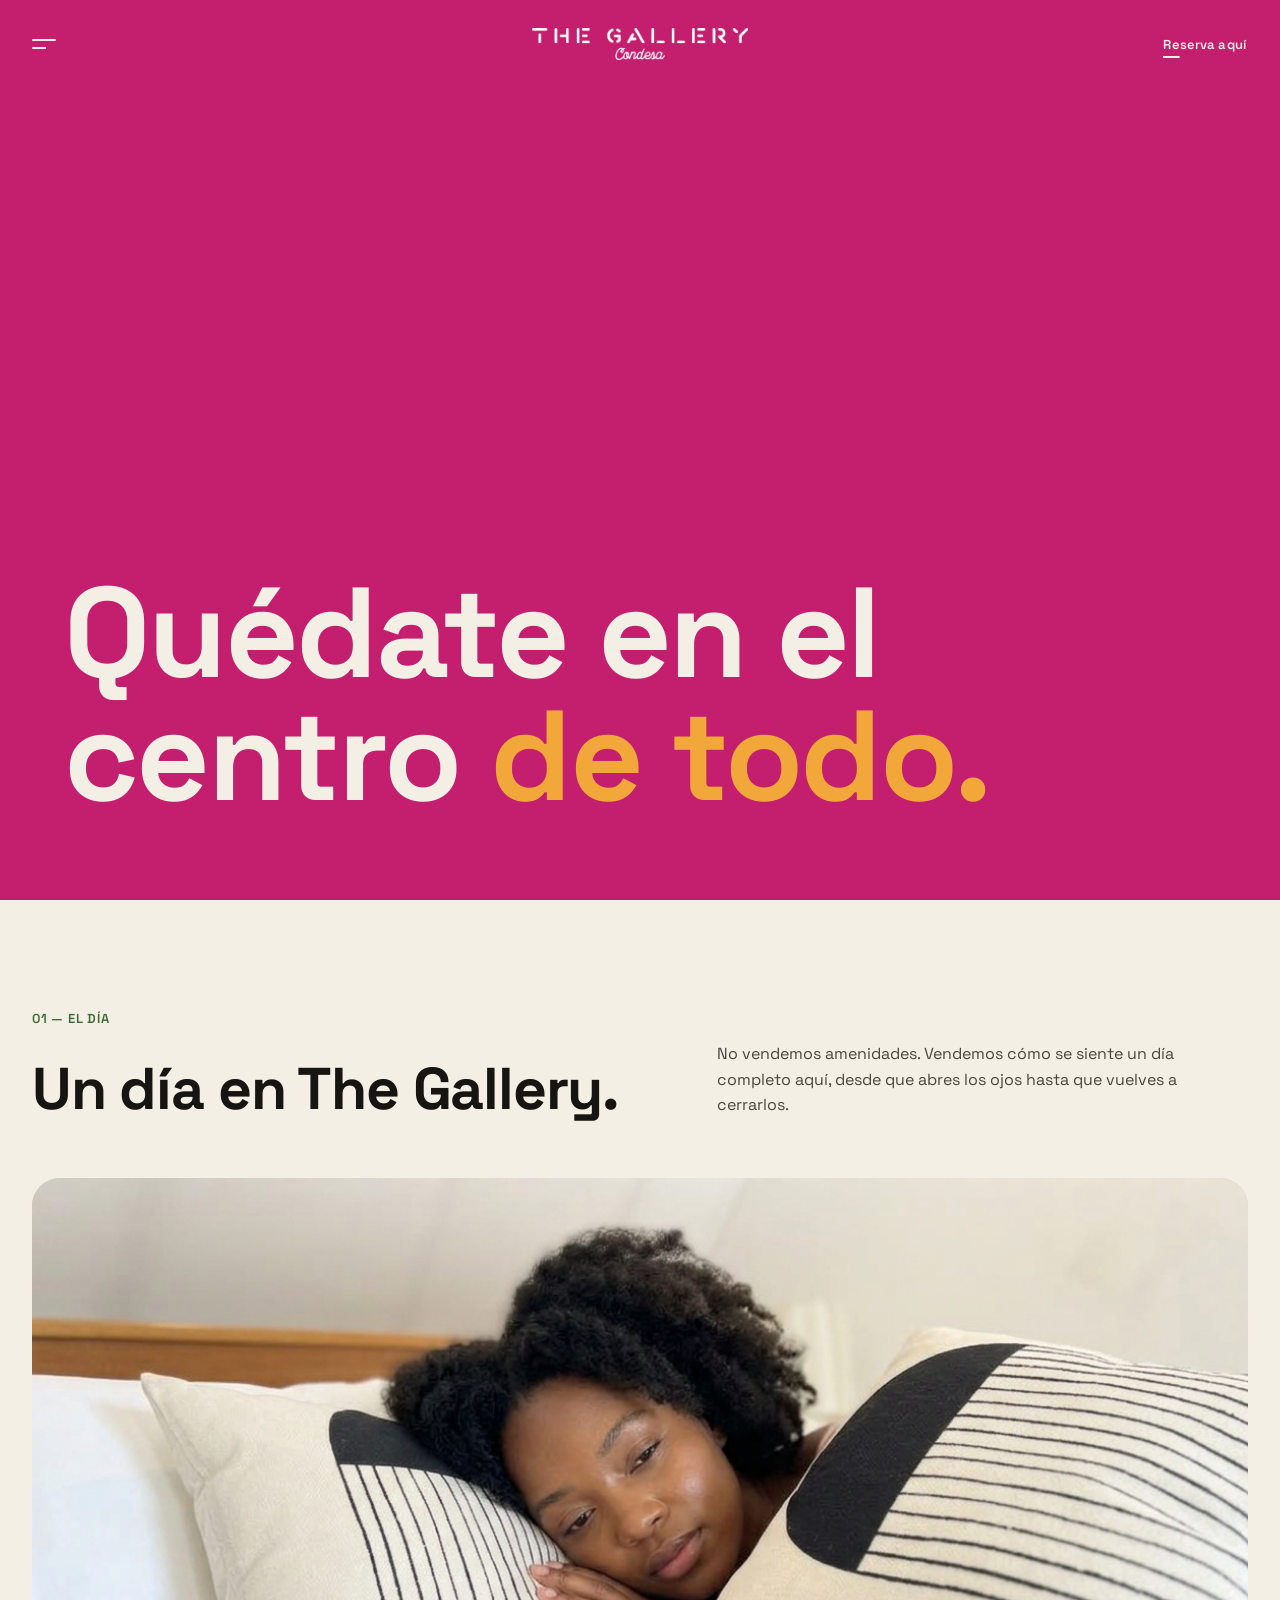
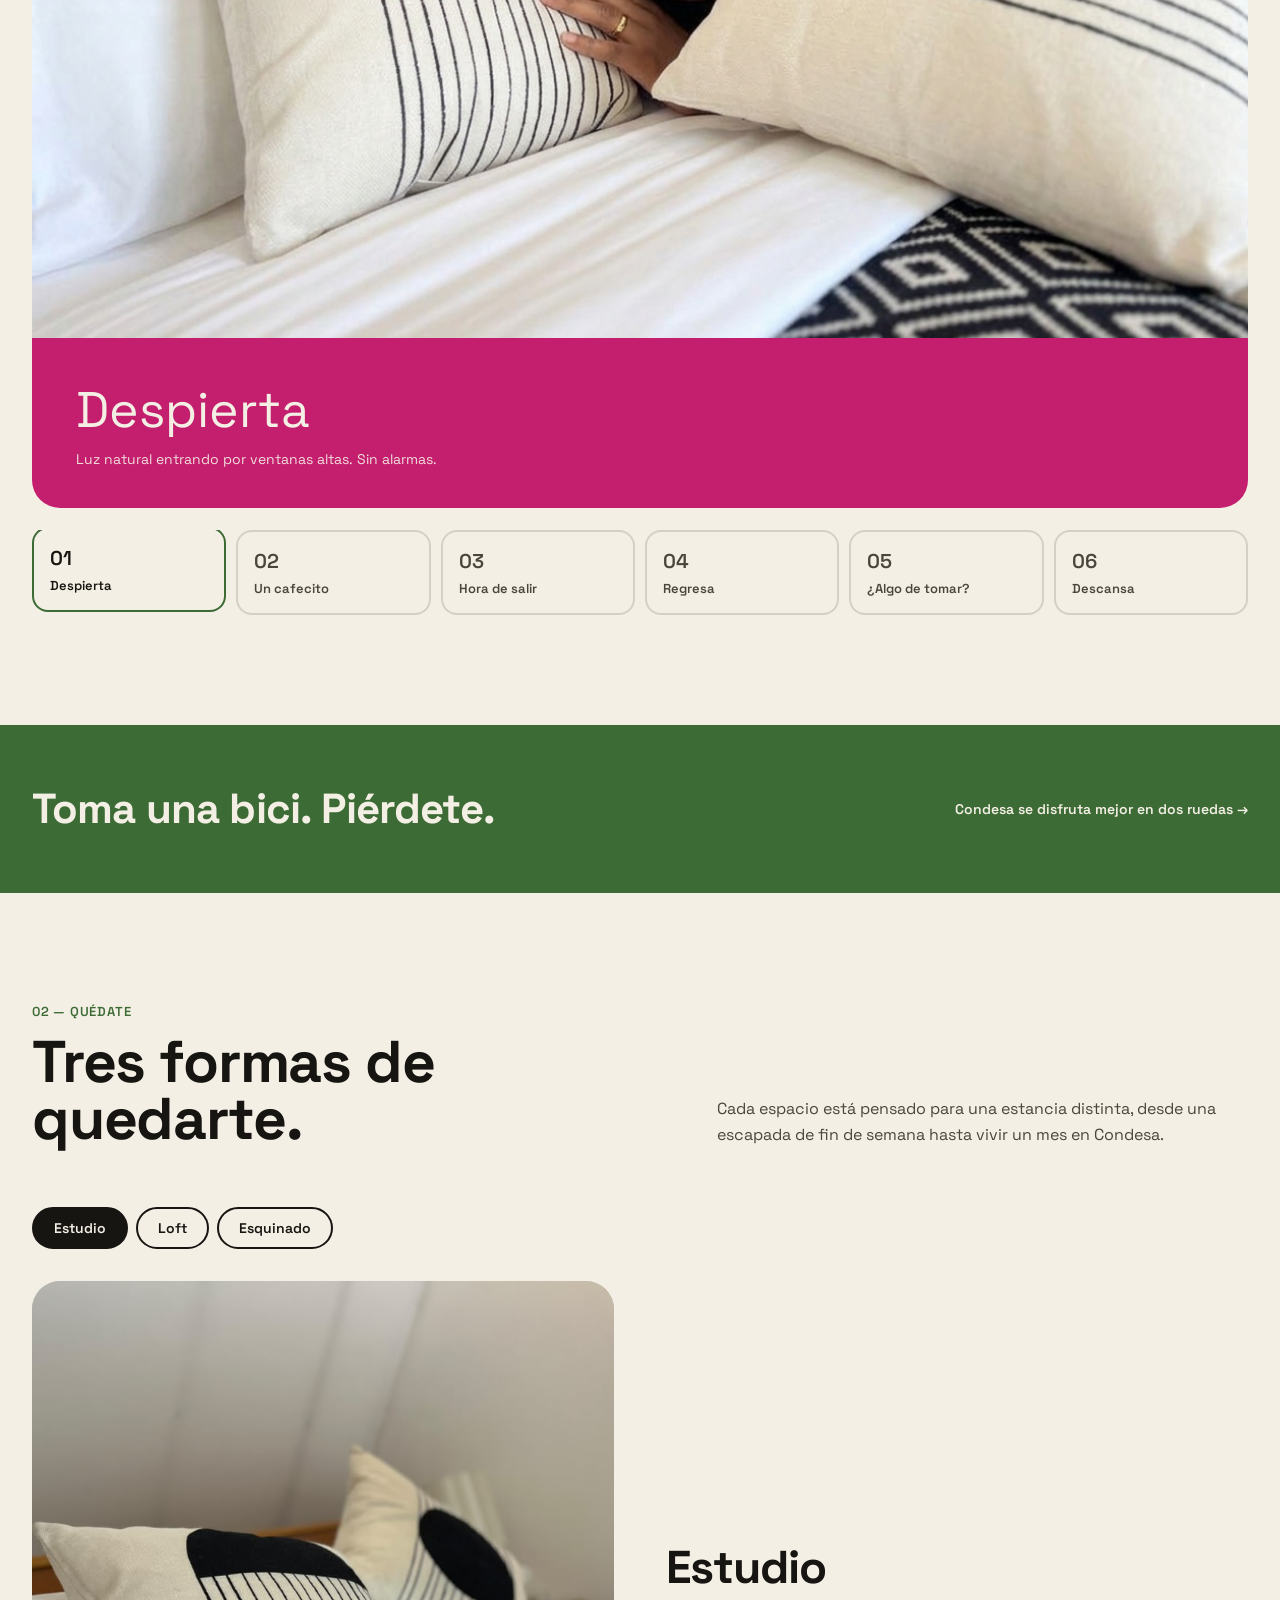
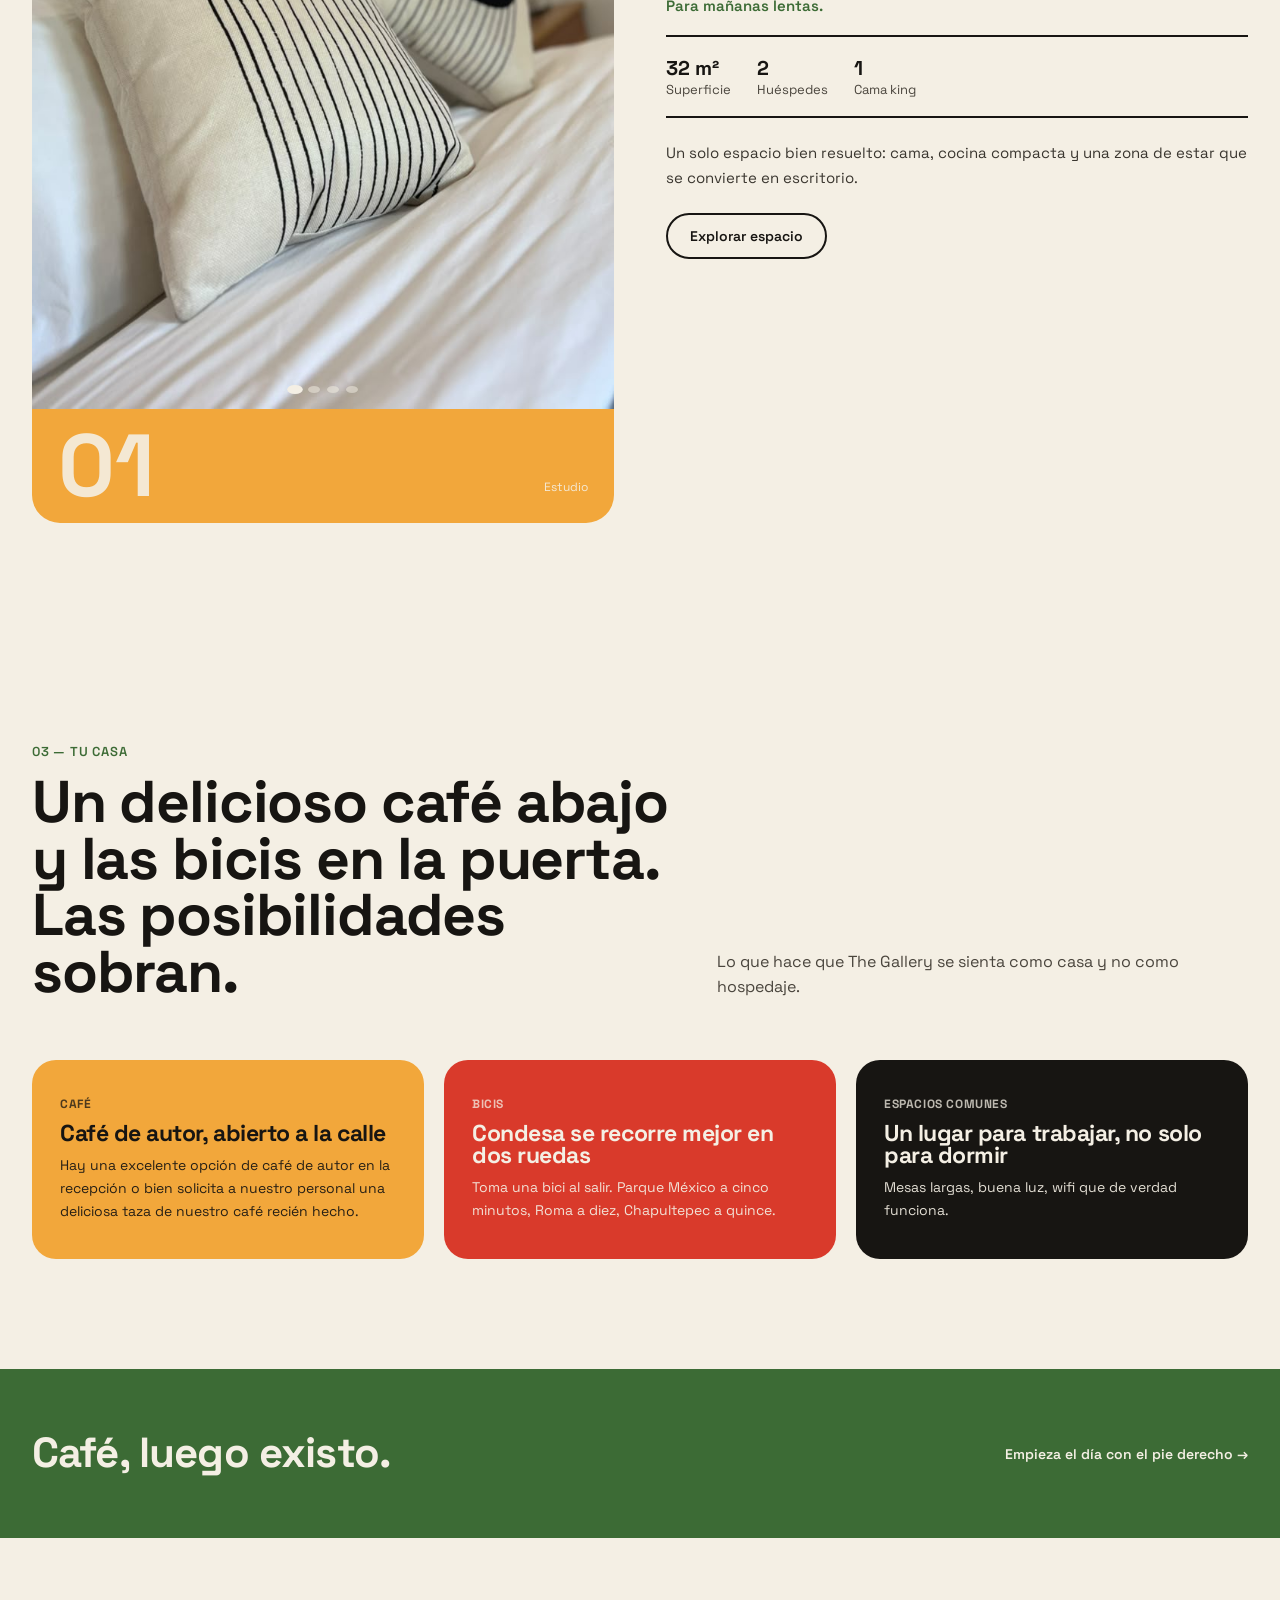
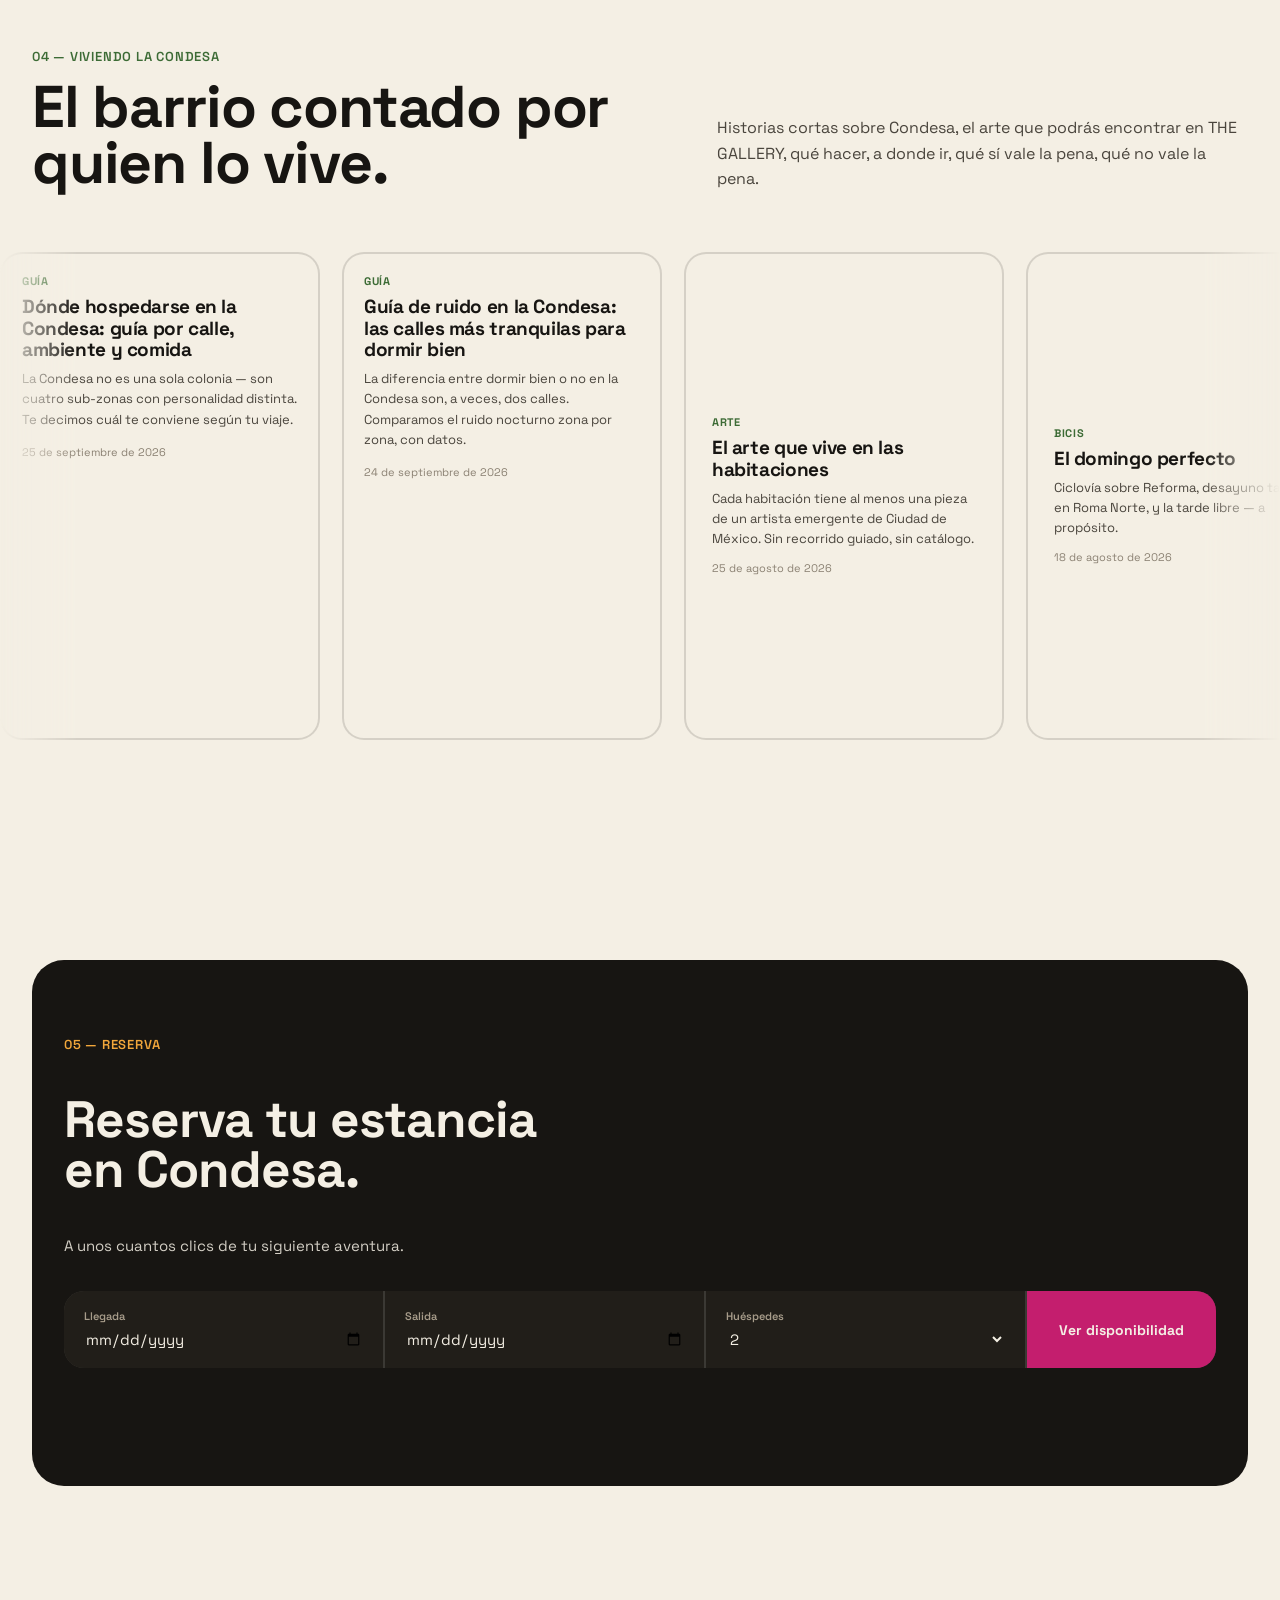
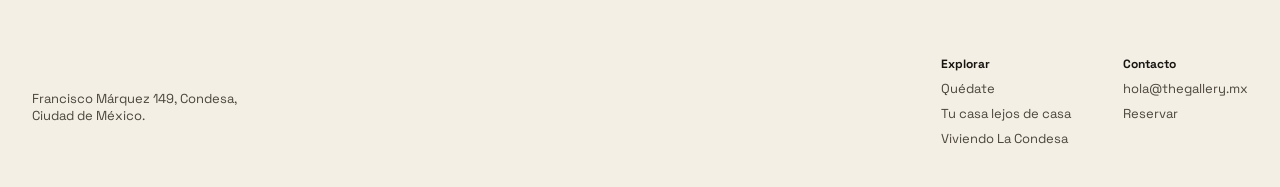
==== commit b3582b89: "Add files via upload" ====
--- a/index.html
+++ b/index.html
@@ -9,20 +9,19 @@
 <link rel="preconnect" href="https://fonts.gstatic.com" crossorigin>
 <link href="https://fonts.googleapis.com/css2?family=Space+Grotesk:wght@400;500;600;700&display=swap" rel="stylesheet">
 <link rel="stylesheet" href="css/styles.css">
+<link rel="stylesheet" href="css/header.css">
 </head>
-<body data-chapter="stay">
+<body data-chapter="stay" data-home>
 
 <header class="site" id="siteHeader">
+  <button type="button" class="burger" id="menuToggle" aria-label="Abrir menú" aria-expanded="false" aria-controls="siteMenu">
+    <span class="burger-box"><i></i><i></i></span>
+  </button>
   <a href="#top" class="logotype">
     <img src="assets/logo/logo-color-the-gallery.webp" alt="The Gallery" class="logo-img"
          onerror="this.outerHTML='The Gallery'">
   </a>
-  <nav class="chapters" id="chapterNav">
-    <a href="#stay" data-target="stay">Quédate</a>
-    <a href="#house" data-target="house">Tu casa</a>
-    <a href="#condesa" data-target="condesa">Viviendo La Condesa</a>
-  </nav>
-  <a href="#book" class="cta-book">Ver disponibilidad</a>
+  <a href="#book" class="cta-book" data-reserve><span>Reserva aquí</span></a>
 </header>
 
 <main id="top">
@@ -193,12 +192,13 @@
       </div>
       <div>
         <strong style="font-size:12px; color:var(--tinta);">Contacto</strong>
-        <a href="mailto:hola@thegallery.mx">hola@thegallery.mx</a><a href="#book">Reservar</a>
+        <a href="mailto:hola@thegallery.mx">hola@thegallery.mx</a><a href="#book" data-reserve>Reservar</a>
       </div>
     </div>
   </div>
 </footer>
 
+<script src="js/header.js" defer></script>
 <script src="js/main.js" defer></script>
 <script src="js/hero-reveal.js" defer></script>
 <script src="js/blog.js" defer></script>
--- a/css/styles.css
+++ b/css/styles.css
@@ -35,27 +35,7 @@
   @media (max-width:640px){ .wrap{ padding:0 20px; } }
   a{ color:inherit; text-decoration:none; } button{ font-family:inherit; cursor:pointer; background:none; border:none; color:inherit; }
 
-  /* ---------- NAV ----------
-     Todo el header (logo, links, botón) en blanco de forma fija:
-     no depende del capítulo activo ni de si el fondo es claro u oscuro.
-     Por eso, al hacer scroll, el fondo se vuelve OSCURO sólido
-     (nunca claro) — así el blanco siempre tiene contraste. */
-  header.site{
-    position:fixed; top:0; left:0; right:0; z-index:100;
-    display:flex; align-items:center; justify-content:space-between;
-    padding:22px 32px; transition: background .35s ease, padding .35s ease;
-    color:var(--hueso);
-  }
-  header.site.scrolled{ background:rgba(23,21,18,0.88); backdrop-filter:blur(10px); padding:14px 32px; }
-  .logotype{ font-weight:700; font-size:20px; color:var(--hueso); display:inline-flex; align-items:center; }
-  .logo-img{ height:32px; width:auto; display:block; }
-  @media (max-width:640px){ .logo-img{ height:26px; } }
-  nav.chapters{ display:flex; gap:0; border:1.5px solid var(--hueso); border-radius:999px; padding:4px; }
-  nav.chapters a{ font-size:13px; font-weight:600; padding:8px 16px; border-radius:999px; color:var(--hueso); transition:background .25s ease, color .25s ease; }
-  nav.chapters a.active, nav.chapters a:hover{ background:var(--hueso); color:var(--tinta); }
-  .cta-book{ background:transparent; color:var(--hueso); border:1.5px solid var(--hueso); padding:10px 22px; font-size:13px; font-weight:600; border-radius:999px; transition:background .25s ease, color .25s ease; }
-  .cta-book:hover{ background:var(--hueso); color:var(--tinta); }
-  @media (max-width:860px){ nav.chapters{ display:none; } }
+  /* ---------- NAV: ver css/header.css (hamburguesa, logo centrado, "Reserva aquí") ---------- */
 
   /* ---------- HERO ---------- */
   .hero{ min-height:100svh; position:relative; display:flex; flex-direction:column; justify-content:flex-end; padding:0 32px 56px; background:var(--tinta); color:var(--hueso); overflow:hidden; }
--- a/css/header.css
+++ b/css/header.css
@@ -0,0 +1,169 @@
+/* ============================================================
+   HEADER · MENÚ · PANEL DE RESERVA
+   Hamburguesa a la izquierda, logo al centro, "Reserva aquí" a la derecha.
+   El menú y el panel de reserva los construye js/header.js.
+   Depende de las variables de styles.css (--tinta, --hueso, --magenta…).
+   ============================================================ */
+
+:root{
+  --ease-out: cubic-bezier(.2,.7,.2,1);
+  --ease-curtain: cubic-bezier(.77,0,.18,1);
+}
+
+/* ---------- Header: tres columnas, logo siempre centrado ---------- */
+header.site{
+  position:fixed; top:0; left:0; right:0; z-index:100;
+  display:grid; grid-template-columns:1fr auto 1fr; align-items:center;
+  padding:22px 32px; color:var(--hueso);
+  transition:background .35s ease, padding .35s ease;
+}
+header.site.scrolled{ background:rgba(23,21,18,.88); backdrop-filter:blur(10px); padding:12px 32px; }
+@media (max-width:640px){
+  header.site{ padding:16px 14px 16px 12px; }
+  header.site.scrolled{ padding:10px 14px 10px 12px; }
+}
+.logotype{ justify-self:center; font-weight:700; font-size:20px; color:var(--hueso); display:inline-flex; align-items:center; }
+.logo-img{ height:32px; width:auto; display:block; }
+@media (max-width:640px){ .logo-img{ height:26px; } }
+
+/* ---------- Botón hamburguesa ----------
+   Dos líneas: la de abajo es más corta y crece al pasar el cursor.
+   Al abrir, ambas se cruzan en una X. Todo con transform/clip-path
+   (no dispara layout). */
+.burger{
+  justify-self:start; width:44px; height:44px; margin-left:-10px;
+  display:grid; place-items:center; color:var(--hueso);
+}
+.burger-box{ position:relative; display:block; width:24px; height:10px; }
+.burger-box i{
+  position:absolute; left:0; width:24px; height:2px; background:currentColor; border-radius:2px;
+  transition:transform .5s var(--ease-out), clip-path .4s var(--ease-out);
+}
+.burger-box i:nth-child(1){ top:0; }
+.burger-box i:nth-child(2){ top:8px; clip-path:inset(0 42% 0 0); }
+@media (hover:hover){
+  .burger:hover .burger-box i:nth-child(2){ clip-path:inset(0 0 0 0); }
+}
+.burger:focus-visible, .cta-book:focus-visible, .menu-link:focus-visible{ outline:2px solid currentColor; outline-offset:4px; }
+.burger[aria-expanded="true"] .burger-box i:nth-child(1){ transform:translateY(4px) rotate(45deg); }
+.burger[aria-expanded="true"] .burger-box i:nth-child(2){ transform:translateY(-4px) rotate(-45deg); clip-path:inset(0); }
+
+/* ---------- "Reserva aquí": sin borde; una línea que se dibuja ---------- */
+.cta-book{
+  position:relative; justify-self:end; padding:10px 2px; background:none; border:0; border-radius:0;
+  font-size:13px; font-weight:600; letter-spacing:.01em; color:var(--hueso); white-space:nowrap;
+}
+.cta-book::after{
+  content:""; position:absolute; left:2px; right:2px; bottom:5px; height:1.5px; background:currentColor;
+  transform:scaleX(.2); transform-origin:left center; transition:transform .55s var(--ease-out);
+}
+.cta-book:hover::after, .cta-book:focus-visible::after{ transform:scaleX(1); }
+.cta-book span{ display:inline-block; transition:transform .45s var(--ease-out); }
+@media (hover:hover){ .cta-book:hover span{ transform:translateY(-1px); } }
+
+/* ---------- Menú a pantalla completa (cortina que baja) ---------- */
+.menu{
+  position:fixed; inset:0; z-index:98; background:var(--tinta); color:var(--hueso);
+  display:flex; align-items:center; overflow-y:auto;
+  clip-path:inset(0 0 100% 0); visibility:hidden;
+  transition:clip-path .7s var(--ease-curtain), visibility 0s linear .7s;
+}
+.menu.on{ clip-path:inset(0); visibility:visible; transition:clip-path .7s var(--ease-curtain), visibility 0s; }
+.menu-inner{ width:100%; padding-top:110px; padding-bottom:48px; }
+.menu ul{ list-style:none; margin:0; padding:0; }
+.menu-link{
+  display:flex; align-items:baseline; gap:clamp(14px,2vw,28px); padding:clamp(6px,1.2vh,12px) 0;
+  font-weight:700; letter-spacing:-.03em; line-height:1; font-size:clamp(40px,8vw,104px);
+  opacity:0; transform:translateY(28px);
+  transition:opacity .6s var(--ease-out), transform .7s var(--ease-out), color .3s ease;
+}
+.menu.on .menu-link{ opacity:1; transform:none; transition-delay:calc(.18s + var(--i) * .07s), calc(.18s + var(--i) * .07s), 0s; }
+.menu-num{ font-size:13px; font-weight:500; letter-spacing:.08em; color:rgba(244,239,228,.45); min-width:2ch; }
+@media (hover:hover){
+  .menu ul:hover .menu-link:not(:hover){ opacity:.3; transition-delay:0s; }
+}
+.menu-link[data-target="stay"]:hover, .menu-link[data-target="stay"].active{ color:var(--magenta); }
+.menu-link[data-target="house"]:hover, .menu-link[data-target="house"].active{ color:var(--cempasuchil); }
+.menu-link[data-target="condesa"]:hover, .menu-link[data-target="condesa"].active{ color:var(--turquesa); }
+.menu-foot{
+  margin-top:clamp(28px,6vh,64px); padding-top:20px; border-top:1px solid rgba(244,239,228,.16);
+  display:flex; flex-wrap:wrap; gap:8px 32px; justify-content:space-between; font-size:14px; color:rgba(244,239,228,.65);
+  opacity:0; transition:opacity .6s ease;
+}
+.menu.on .menu-foot{ opacity:1; transition-delay:.5s; }
+.menu-foot a:hover{ color:var(--hueso); }
+
+/* ---------- Panel de reserva (lateral) ---------- */
+.scrim{ position:fixed; inset:0; z-index:109; background:rgba(23,21,18,.5); opacity:0; pointer-events:none; transition:opacity .5s ease; }
+.scrim.on{ opacity:1; pointer-events:auto; }
+.drw{
+  position:fixed; top:0; right:0; bottom:0; z-index:110; width:min(460px,100%);
+  background:var(--hueso); color:var(--tinta); display:flex; flex-direction:column;
+  transform:translateX(102%); visibility:hidden;
+  transition:transform .7s var(--ease-curtain), visibility 0s linear .7s;
+  padding-top:env(safe-area-inset-top,0px);
+}
+.drw.on{ transform:none; visibility:visible; transition:transform .7s var(--ease-curtain), visibility 0s; }
+.drw-head{ display:flex; justify-content:space-between; align-items:center; padding:22px 28px 18px; border-bottom:1px solid var(--linea); }
+.drw-head h2{ margin:0; font-size:22px; letter-spacing:-.02em; line-height:1; }
+.drw-close{ font-size:12px; font-weight:600; border-bottom:1.5px solid currentColor; padding-bottom:1px; }
+.drw-body{ flex:1; overflow-y:auto; padding:22px 28px; }
+.drw-foot{ padding:16px 28px calc(20px + env(safe-area-inset-bottom,0px)); border-top:1px solid var(--linea); }
+
+/* campos Llegada / Salida */
+.dates{ display:grid; grid-template-columns:1fr 1fr; border:1px solid var(--linea); }
+.dates > div{ padding:12px 16px 11px; position:relative; }
+.dates > div + div{ border-left:1px solid var(--linea); }
+.dates small, .guests small{ display:block; font-size:11px; font-weight:600; color:#8A8072; letter-spacing:.02em; }
+.dates b{ display:block; margin-top:3px; font-size:17px; font-weight:600; letter-spacing:-.01em; }
+.dates b.ph{ color:#A79C8A; font-weight:500; }
+.dates > div::after{ content:""; position:absolute; left:16px; right:16px; bottom:0; height:2px; background:var(--magenta); transform:scaleX(0); transform-origin:left; transition:transform .4s var(--ease-out); }
+.dates > div.next::after{ transform:scaleX(1); }
+
+/* calendario */
+.cal-head{ display:flex; justify-content:space-between; align-items:center; margin:22px 0 10px; }
+.cal-head span{ font-size:16px; font-weight:700; text-transform:capitalize; letter-spacing:-.01em; }
+.cal-head button{ width:32px; height:32px; border-radius:50%; font-size:15px; line-height:1; transition:background .25s ease; }
+.cal-head button:hover:not([disabled]){ background:rgba(23,21,18,.07); }
+.cal-head button[disabled]{ opacity:.2; cursor:default; }
+.cal-grid{ display:grid; grid-template-columns:repeat(7,1fr); row-gap:2px; text-align:center; }
+.cal-grid .wd{ font-size:10px; font-weight:600; letter-spacing:.12em; color:#8A8072; padding-bottom:8px; }
+.cal-grid .d{ position:relative; height:40px; font-size:14px; z-index:1; }
+.cal-grid .d::after{ content:""; position:absolute; inset:3px calc(50% - 17px); border-radius:50%; background:transparent; z-index:-1; transition:background .25s ease; }
+.cal-grid .d:hover:not([disabled]):not(.s)::after{ background:rgba(23,21,18,.08); }
+.cal-grid .d[disabled]{ color:#C7BDAA; cursor:default; }
+.cal-grid .d.r{ background:rgba(196,30,110,.1); }
+.cal-grid .d.s{ color:var(--hueso); }
+.cal-grid .d.s::after{ background:var(--tinta); }
+.cal-grid .d.s.a{ background:linear-gradient(90deg,transparent 50%,rgba(196,30,110,.1) 50%); }
+.cal-grid .d.s.b{ background:linear-gradient(90deg,rgba(196,30,110,.1) 50%,transparent 50%); }
+.cal-info{ margin:12px 0 0; font-size:12px; color:#8A8072; min-height:18px; }
+.cal-info button{ margin-left:10px; font-weight:600; color:var(--tinta); border-bottom:1px solid currentColor; }
+
+/* huéspedes */
+.guests{ display:flex; justify-content:space-between; align-items:center; margin-top:20px; padding-top:18px; border-top:1px solid var(--linea); }
+.guests b{ display:block; font-size:17px; font-weight:600; margin-top:3px; }
+.stepper{ display:flex; align-items:center; gap:14px; }
+.stepper button{ width:34px; height:34px; border:1px solid rgba(23,21,18,.3); border-radius:50%; font-size:16px; line-height:1; transition:background .25s ease, color .25s ease, border-color .25s ease; }
+.stepper button:hover:not([disabled]){ background:var(--tinta); color:var(--hueso); border-color:var(--tinta); }
+.stepper button[disabled]{ opacity:.25; cursor:default; }
+.stepper span{ min-width:16px; text-align:center; font-weight:600; }
+.guests-help{ margin:10px 0 0; font-size:12px; color:#8A8072; }
+.guests-help a{ border-bottom:1px solid currentColor; color:var(--tinta); }
+
+/* botón principal */
+.drw-go{
+  display:block; width:100%; background:var(--tinta); color:var(--hueso); padding:17px; font-size:14px; font-weight:700;
+  text-align:center; position:relative; overflow:hidden; transition:opacity .3s ease;
+}
+.drw-go::before{ content:""; position:absolute; inset:0; background:var(--magenta); transform:translateY(101%); transition:transform .45s var(--ease-out); }
+.drw-go span{ position:relative; }
+@media (hover:hover){ .drw-go:hover:not([disabled])::before{ transform:none; } }
+.drw-go[disabled]{ opacity:.3; cursor:default; }
+.drw-msg{ margin:12px 0 0; font-size:12px; color:#8A8072; line-height:1.5; }
+
+body.lock{ overflow:hidden; }
+
+@media (prefers-reduced-motion:reduce){
+  .menu, .menu.on, .drw, .drw.on, .menu-link, .burger-box i, .cta-book::after, .drw-go::before{ transition-duration:.01s !important; transition-delay:0s !important; }
+}
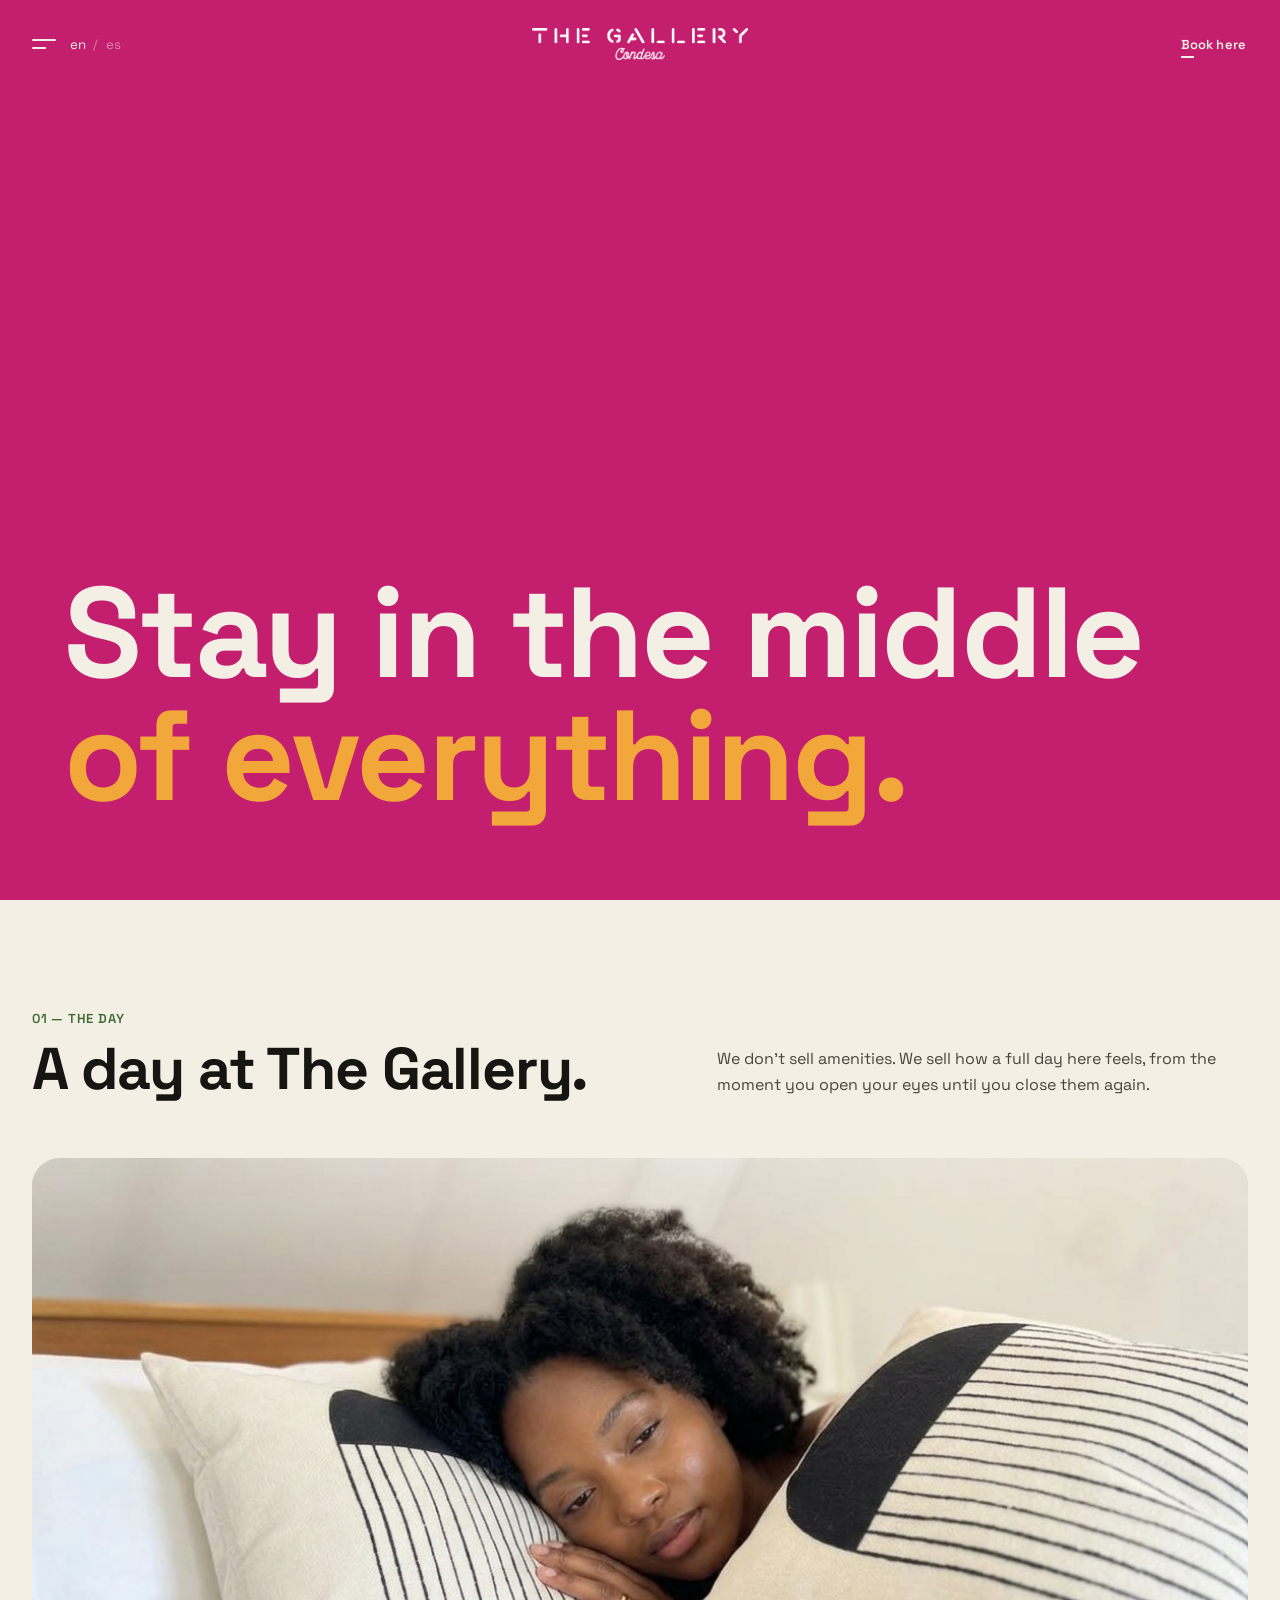
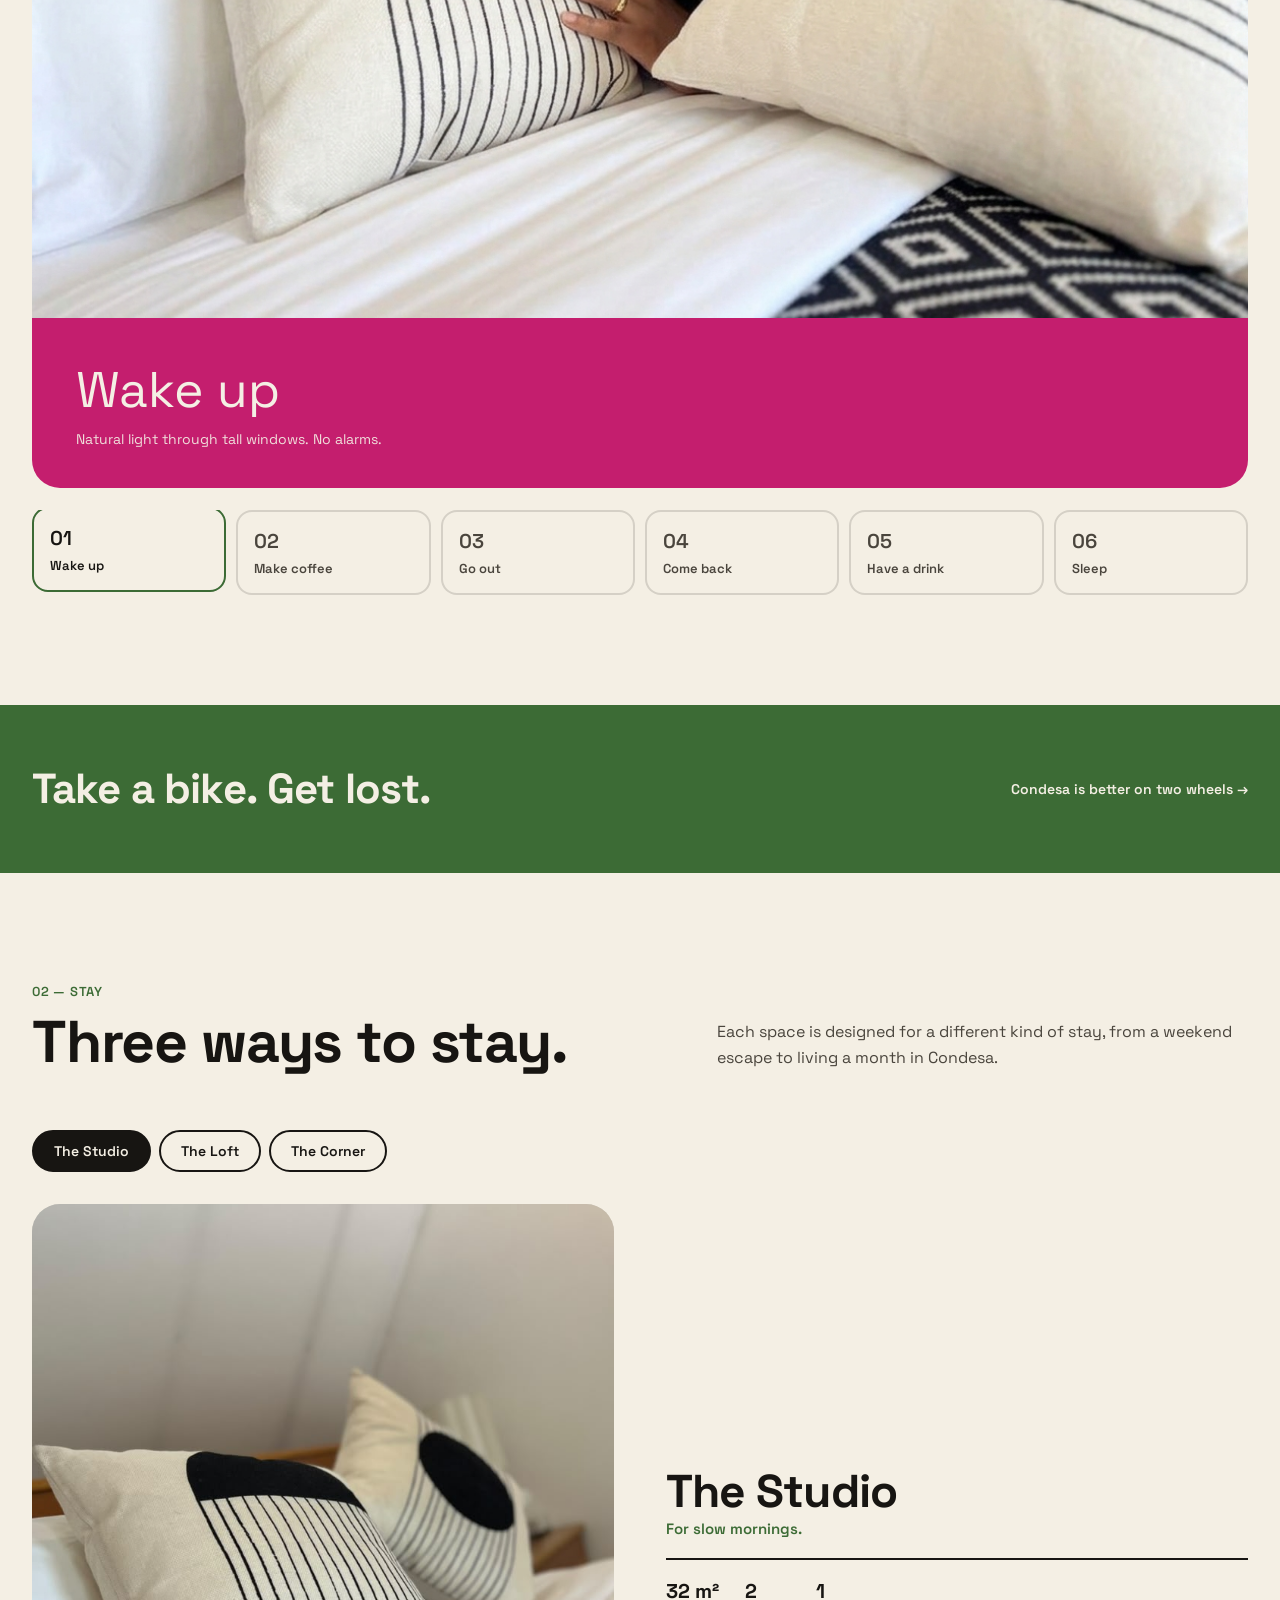
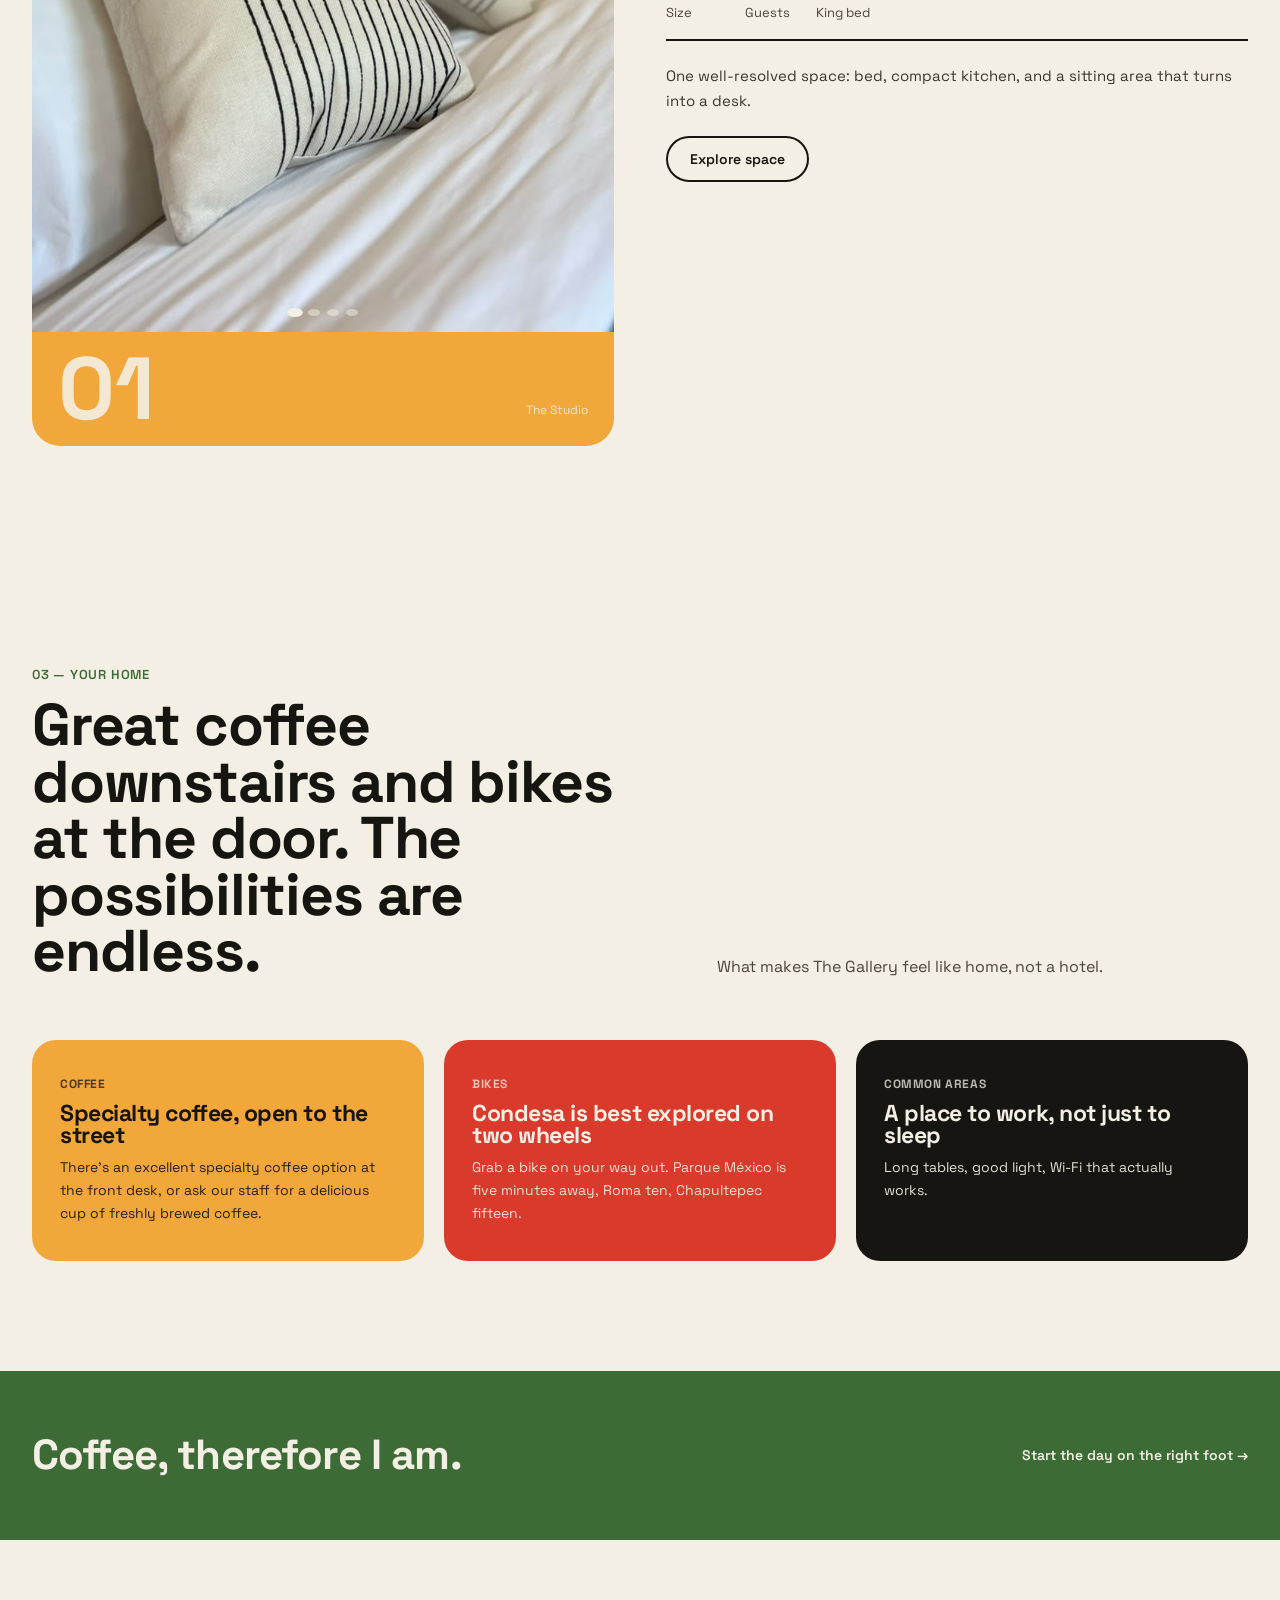
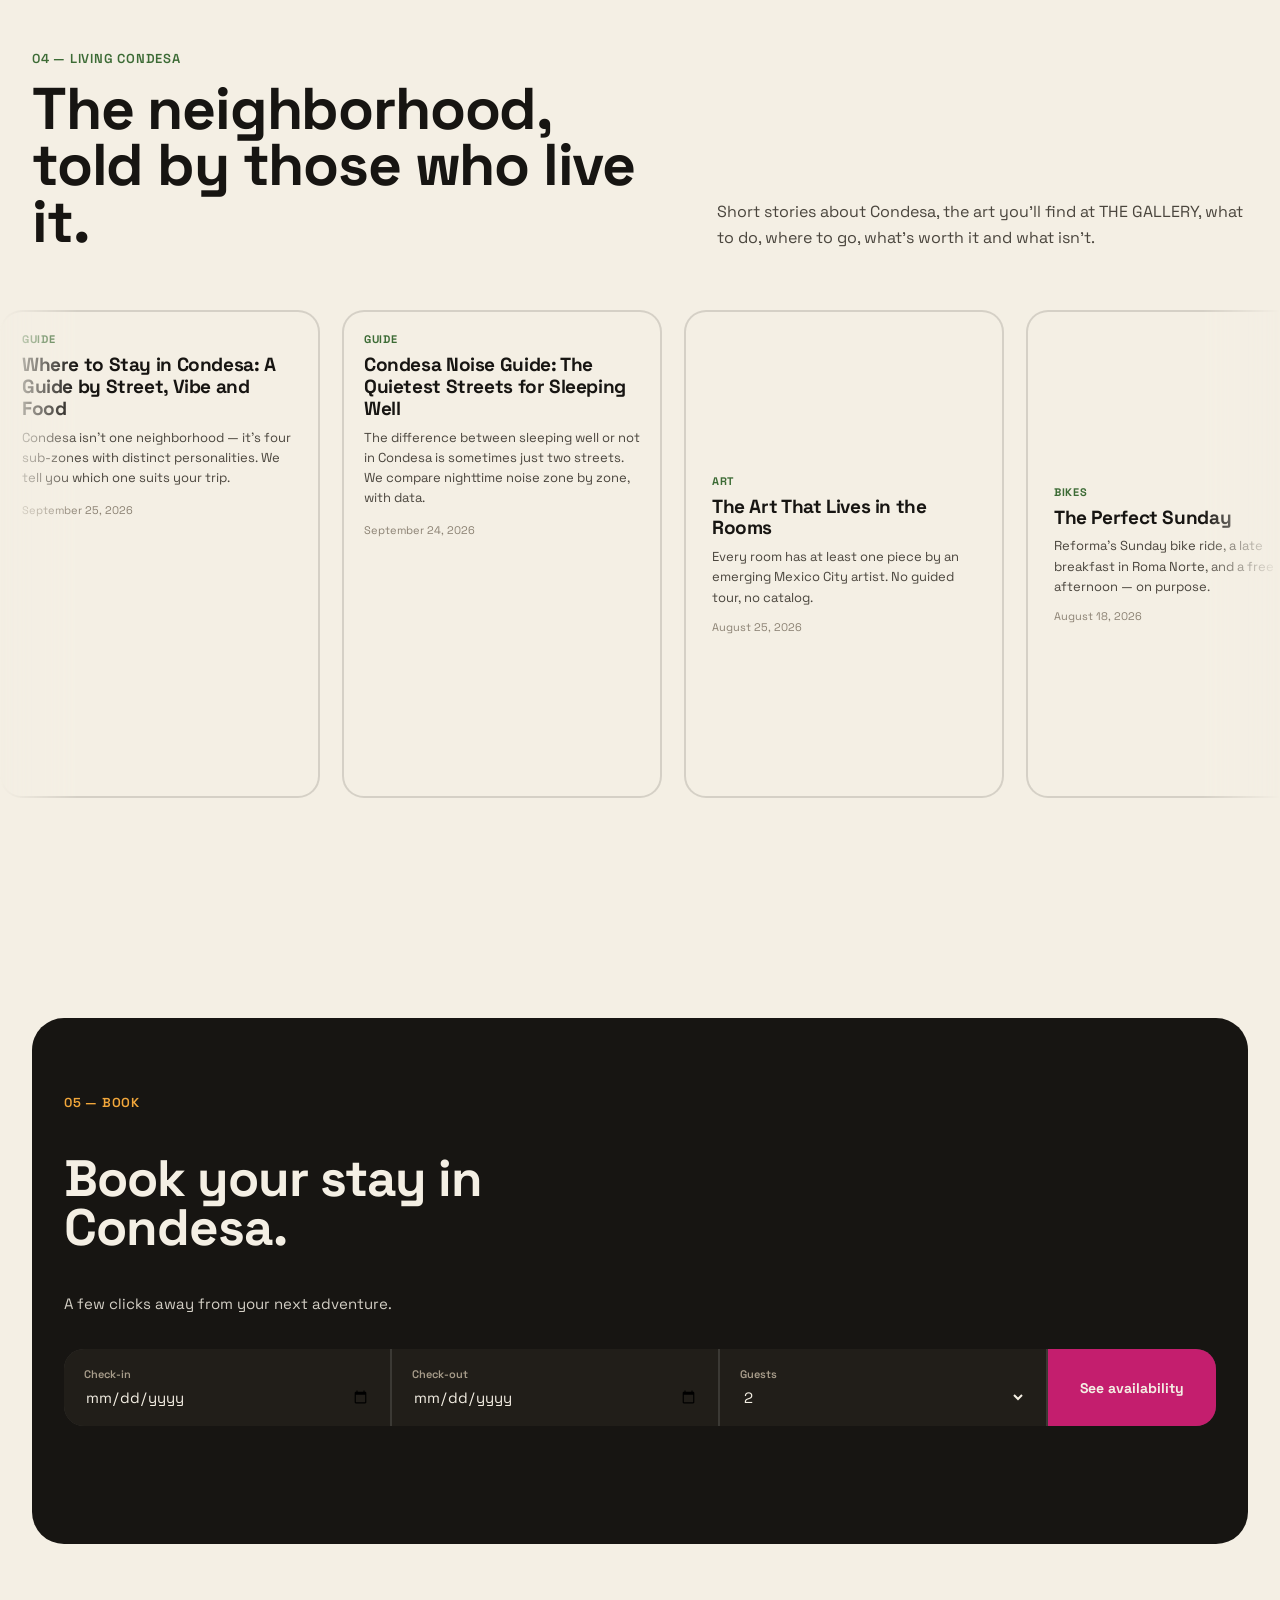
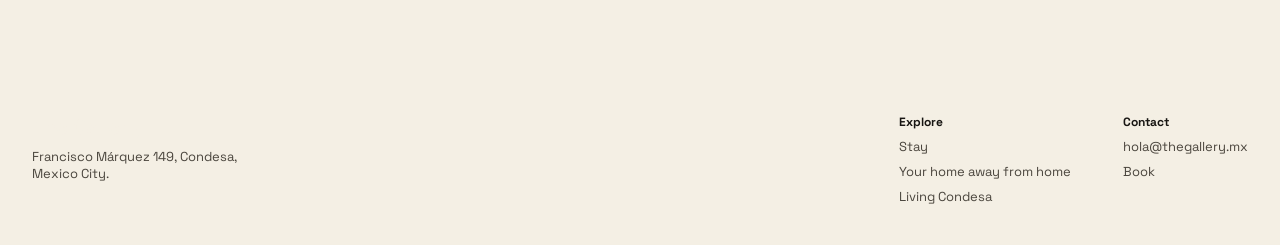
==== commit 01a54676: "Add files via upload" ====
--- a/index.html
+++ b/index.html
@@ -1,10 +1,10 @@
 <!DOCTYPE html>
-<html lang="es" class="no-js">
+<html lang="en" class="no-js">
 <head>
 <meta charset="UTF-8">
 <meta name="viewport" content="width=device-width, initial-scale=1.0">
-<title>THE GALLERY — Quédate en el centro de todo</title>
-<meta name="description" content="Una estancia de diseño en el corazón de la Condesa. Departamentos, un café en la planta baja, bicicletas y un barrio que de verdad se vive.">
+<title>THE GALLERY — Stay in the middle of everything</title>
+<meta name="description" content="A design-forward stay in the heart of Condesa. Apartments, a café downstairs, bikes, and a neighborhood you actually get to live in.">
 <link rel="preconnect" href="https://fonts.googleapis.com">
 <link rel="preconnect" href="https://fonts.gstatic.com" crossorigin>
 <link href="https://fonts.googleapis.com/css2?family=Space+Grotesk:wght@400;500;600;700&display=swap" rel="stylesheet">
@@ -14,14 +14,19 @@
 <body data-chapter="stay" data-home>
 
 <header class="site" id="siteHeader">
-  <button type="button" class="burger" id="menuToggle" aria-label="Abrir menú" aria-expanded="false" aria-controls="siteMenu">
-    <span class="burger-box"><i></i><i></i></span>
-  </button>
+  <div class="hd-left">
+    <button type="button" class="burger" id="menuToggle" aria-label="Open menu" data-i18n-attr="aria-label:burger.open" aria-expanded="false" aria-controls="siteMenu">
+      <span class="burger-box"><i></i><i></i></span>
+    </button>
+    <div class="lang" role="group" aria-label="Language" data-i18n-attr="aria-label:lang.aria">
+      <button type="button" data-lang="en" aria-pressed="true">en</button><span aria-hidden="true">/</span><button type="button" data-lang="es" aria-pressed="false">es</button>
+    </div>
+  </div>
   <a href="#top" class="logotype">
     <img src="assets/logo/logo-color-the-gallery.webp" alt="The Gallery" class="logo-img"
          onerror="this.outerHTML='The Gallery'">
   </a>
-  <a href="#book" class="cta-book" data-reserve><span>Reserva aquí</span></a>
+  <a href="#book" class="cta-book" data-reserve><span data-i18n="hdr.book">Book here</span></a>
 </header>
 
 <main id="top">
@@ -36,52 +41,52 @@
                   assets/img/hero/hero-courtyard-2400.webp 2400w"
           sizes="100vw" type="image/webp">
         <img id="heroPhoto" src="assets/img/hero/hero-courtyard-1600.webp"
-             alt="Patio interior de The Gallery, con bambú, bicicletas y mesas de café"
+             alt="The Gallery courtyard, with bamboo, bicycles and café tables" data-i18n-attr="alt:hero.alt"
              fetchpriority="high" decoding="async" loading="eager"
              style="background-image:url('[data-uri]'); background-size:cover; background-position:60% 50%;">
       </picture>
       <canvas id="heroReveal" aria-hidden="true"></canvas>
     </div>
     <div class="hero-inner wrap">
-      <h1 class="hero-title reveal">Quédate en el centro <span>de todo.</span></h1>
+      <h1 class="hero-title reveal" data-i18n-html="hero.h1">Stay in the middle <span>of everything.</span></h1>
     </div>
   </section>
 
   <!-- ================= A DAY AT THE GALLERY ================= -->
   <section id="day">
     <div class="wrap">
-      <div class="kicker reveal">01 — El día</div>
-      <div class="section-head">
-        <h2 class="reveal">Un día en The Gallery.</h2>
-        <p class="reveal">No vendemos amenidades. Vendemos cómo se siente un día completo aquí, desde que abres los ojos hasta que vuelves a cerrarlos.</p>
+      <div class="kicker reveal" data-i18n="day.kicker">01 — The day</div>
+      <div class="section-head">
+        <h2 class="reveal" data-i18n="day.h2">A day at The Gallery.</h2>
+        <p class="reveal" data-i18n="day.p">We don't sell amenities. We sell how a full day here feels, from the moment you open your eyes until you close them again.</p>
       </div>
       <div class="reveal">
         <div class="day-stage" id="dayStage">
           <div class="day-photo-wrap" id="dayPhotoWrap"></div>
           <div class="day-banner" id="dayBanner">
-            <div class="moment-title" id="momentTitle">Despierta</div>
-            <div class="moment-tag" id="momentTag">Luz natural entrando por ventanas altas. Sin alarmas.</div>
+            <div class="moment-title" id="momentTitle">Wake up</div>
+            <div class="moment-tag" id="momentTag">Natural light through tall windows. No alarms.</div>
           </div>
         </div>
-        <div class="day-rail" id="dayRail" role="tablist" aria-label="Momentos del día — pasa el cursor para cambiar"></div>
+        <div class="day-rail" id="dayRail" role="tablist" aria-label="Moments of the day — hover to switch" data-i18n-attr="aria-label:day.aria"></div>
       </div>
     </div>
   </section>
 
   <div class="loud-strip reveal">
     <div class="wrap">
-      <span class="display">Toma una bici. Piérdete.</span>
-      <span style="font-size:14px; font-weight:600;">Condesa se disfruta mejor en dos ruedas →</span>
+      <span class="display" data-i18n="strip1.big">Take a bike. Get lost.</span>
+      <span style="font-size:14px; font-weight:600;" data-i18n="strip1.small">Condesa is better on two wheels →</span>
     </div>
   </div>
 
   <!-- ================= STAY / ROOMS ================= -->
   <section id="stay">
     <div class="wrap">
-      <div class="kicker reveal">02 — Quédate</div>
-      <div class="section-head">
-        <h2 class="reveal">Tres formas de quedarte.</h2>
-        <p class="reveal">Cada espacio está pensado para una estancia distinta, desde una escapada de fin de semana hasta vivir un mes en Condesa.</p>
+      <div class="kicker reveal" data-i18n="stay.kicker">02 — Stay</div>
+      <div class="section-head">
+        <h2 class="reveal" data-i18n="stay.h2">Three ways to stay.</h2>
+        <p class="reveal" data-i18n="stay.p">Each space is designed for a different kind of stay, from a weekend escape to living a month in Condesa.</p>
       </div>
       <div class="room-tabs reveal" id="roomTabs" role="tablist"></div>
       <div class="room-grid reveal" id="roomContent"></div>
@@ -91,32 +96,32 @@
   <!-- ================= THE HOUSE ================= -->
   <section id="house">
     <div class="wrap">
-      <div class="kicker reveal">03 — Tu casa</div>
-      <div class="section-head">
-        <h2 class="reveal">Un delicioso café abajo y las bicis en la puerta. Las posibilidades sobran.</h2>
-        <p class="reveal">Lo que hace que The Gallery se sienta como casa y no como hospedaje.</p>
+      <div class="kicker reveal" data-i18n="house.kicker">03 — Your home</div>
+      <div class="section-head">
+        <h2 class="reveal" data-i18n="house.h2">Great coffee downstairs and bikes at the door. The possibilities are endless.</h2>
+        <p class="reveal" data-i18n="house.p">What makes The Gallery feel like home, not a hotel.</p>
       </div>
       <div class="house-grid reveal">
         <div class="house-card">
           <img class="house-photo" src="assets/img/house/cafe/cover.jpg" alt="" loading="lazy" decoding="async"
                onload="this.classList.add('loaded')" onerror="this.remove()">
-          <span class="tag">Café</span>
-          <h3>Café de autor, abierto a la calle</h3>
-          <p>Hay una excelente opción de café de autor en la recepción o bien solicita a nuestro personal una deliciosa taza de nuestro café recién hecho.</p>
+          <span class="tag" data-i18n="house.1.tag">Coffee</span>
+          <h3 data-i18n="house.1.h3">Specialty coffee, open to the street</h3>
+          <p data-i18n="house.1.p">There's an excellent specialty coffee option at the front desk, or ask our staff for a delicious cup of freshly brewed coffee.</p>
         </div>
         <div class="house-card">
           <img class="house-photo" src="assets/img/house/bikes/cover.jpg" alt="" loading="lazy" decoding="async"
                onload="this.classList.add('loaded')" onerror="this.remove()">
-          <span class="tag">Bicis</span>
-          <h3>Condesa se recorre mejor en dos ruedas</h3>
-          <p>Toma una bici al salir. Parque México a cinco minutos, Roma a diez, Chapultepec a quince.</p>
+          <span class="tag" data-i18n="house.2.tag">Bikes</span>
+          <h3 data-i18n="house.2.h3">Condesa is best explored on two wheels</h3>
+          <p data-i18n="house.2.p">Grab a bike on your way out. Parque México is five minutes away, Roma ten, Chapultepec fifteen.</p>
         </div>
         <div class="house-card">
           <img class="house-photo" src="assets/img/house/common/cover.jpg" alt="" loading="lazy" decoding="async"
                onload="this.classList.add('loaded')" onerror="this.remove()">
-          <span class="tag">Espacios comunes</span>
-          <h3>Un lugar para trabajar, no solo para dormir</h3>
-          <p>Mesas largas, buena luz, wifi que de verdad funciona.</p>
+          <span class="tag" data-i18n="house.3.tag">Common areas</span>
+          <h3 data-i18n="house.3.h3">A place to work, not just to sleep</h3>
+          <p data-i18n="house.3.p">Long tables, good light, Wi-Fi that actually works.</p>
         </div>
       </div>
     </div>
@@ -124,22 +129,22 @@
 
   <div class="loud-strip reveal" style="background:var(--nopal); color:var(--hueso);">
     <div class="wrap">
-      <span class="display">Café, luego existo.</span>
-      <span style="font-size:14px; font-weight:600;">Empieza el día con el pie derecho →</span>
+      <span class="display" data-i18n="strip2.big">Coffee, therefore I am.</span>
+      <span style="font-size:14px; font-weight:600;" data-i18n="strip2.small">Start the day on the right foot →</span>
     </div>
   </div>
 
   <!-- ================= LIVING CONDESA (blog) ================= -->
   <section id="condesa">
     <div class="wrap">
-      <div class="kicker reveal">04 — Viviendo La Condesa</div>
-      <div class="section-head">
-        <h2 class="reveal">El barrio contado por quien lo vive.</h2>
-        <p class="reveal">Historias cortas sobre Condesa, el arte que podrás encontrar en THE GALLERY, qué hacer, a donde ir, qué sí vale la pena, qué no vale la pena.</p>
-      </div>
-    </div>
-
-    <div class="marquee-wrap reveal" id="marqueeWrap" aria-label="Posts de Living Condesa">
+      <div class="kicker reveal" data-i18n="lc.kicker">04 — Living Condesa</div>
+      <div class="section-head">
+        <h2 class="reveal" data-i18n="lc.h2">The neighborhood, told by those who live it.</h2>
+        <p class="reveal" data-i18n="lc.p">Short stories about Condesa, the art you'll find at THE GALLERY, what to do, where to go, what's worth it and what isn't.</p>
+      </div>
+    </div>
+
+    <div class="marquee-wrap reveal" id="marqueeWrap" aria-label="Living Condesa posts" data-i18n-attr="aria-label:lc.aria">
       <div class="marquee-track" id="marqueeTrack"></div>
     </div>
   </section>
@@ -147,7 +152,7 @@
   <!-- Modal de lectura — se llena por JS al hacer clic en un post -->
   <div class="post-modal" id="postModal" aria-hidden="true">
     <div class="post-modal-inner">
-      <button class="post-modal-close" id="postModalClose" aria-label="Cerrar">✕</button>
+      <button class="post-modal-close" id="postModalClose" aria-label="Close" data-i18n-attr="aria-label:lc.close">✕</button>
       <div id="postModalBody"></div>
     </div>
   </div>
@@ -157,19 +162,19 @@
     <div class="wrap">
       <div class="book-section">
         <div class="wrap">
-          <div class="kicker reveal" style="color:var(--cempasuchil);">05 — Reserva</div>
-          <h2 class="reveal" style="font-size:clamp(32px,4vw,52px); max-width:16ch;">Reserva tu estancia en Condesa.</h2>
-          <p class="reveal" style="max-width:44ch; font-size:15px; opacity:.85;">A unos cuantos clics de tu siguiente aventura.</p>
+          <div class="kicker reveal" style="color:var(--cempasuchil);" data-i18n="book.kicker">05 — Book</div>
+          <h2 class="reveal" style="font-size:clamp(32px,4vw,52px); max-width:16ch;" data-i18n="book.h2">Book your stay in Condesa.</h2>
+          <p class="reveal" style="max-width:44ch; font-size:15px; opacity:.85;" data-i18n="book.p">A few clicks away from your next adventure.</p>
           <form class="book-form reveal" id="bookForm">
-            <div class="book-field"><label for="checkin">Llegada</label><input type="date" id="checkin" required></div>
-            <div class="book-field"><label for="checkout">Salida</label><input type="date" id="checkout" required></div>
-            <div class="book-field"><label for="guests">Huéspedes</label>
+            <div class="book-field"><label for="checkin" data-i18n="book.l1">Check-in</label><input type="date" id="checkin" required></div>
+            <div class="book-field"><label for="checkout" data-i18n="book.l2">Check-out</label><input type="date" id="checkout" required></div>
+            <div class="book-field"><label for="guests" data-i18n="book.l3">Guests</label>
               <select id="guests"><option>1</option><option selected>2</option><option>3</option><option>4</option></select>
             </div>
             <!-- "Espacio" se quitó del formulario: el motor de Octorate no soporta
                  preseleccionar tipo de habitación por URL en este método — el
                  huésped elige entre los disponibles ya dentro del motor. -->
-            <button type="submit" class="book-submit">Ver disponibilidad</button>
+            <button type="submit" class="book-submit" data-i18n="book.btn">See availability</button>
           </form>
           <p id="bookNote" class="book-note" role="status"></p>
         </div>
@@ -183,21 +188,23 @@
   <div class="wrap foot-grid">
     <div>
       <div class="logotype" style="margin-bottom:8px;">The Gallery</div>
-      <p style="margin:0; max-width:28ch;">Francisco Márquez 149, Condesa, Ciudad de México.</p>
+      <p style="margin:0; max-width:28ch;" data-i18n="foot.addr">Francisco Márquez 149, Condesa, Mexico City.</p>
     </div>
     <div class="foot-cols">
       <div>
-        <strong style="font-size:12px; color:var(--tinta);">Explorar</strong>
-        <a href="#stay">Quédate</a><a href="#house">Tu casa lejos de casa</a><a href="#condesa">Viviendo La Condesa</a>
+        <strong style="font-size:12px; color:var(--tinta);" data-i18n="foot.explore">Explore</strong>
+        <a href="#stay" data-i18n="foot.stay">Stay</a><a href="#house" data-i18n="foot.house">Your home away from home</a><a href="#condesa" data-i18n="foot.condesa">Living Condesa</a>
       </div>
       <div>
-        <strong style="font-size:12px; color:var(--tinta);">Contacto</strong>
-        <a href="mailto:hola@thegallery.mx">hola@thegallery.mx</a><a href="#book" data-reserve>Reservar</a>
+        <strong style="font-size:12px; color:var(--tinta);" data-i18n="foot.contact">Contact</strong>
+        <a href="mailto:hola@thegallery.mx">hola@thegallery.mx</a><a href="#book" data-reserve data-i18n="foot.book">Book</a>
       </div>
     </div>
   </div>
 </footer>
 
+<script src="js/strings.js"></script>
+<script src="js/i18n.js"></script>
 <script src="js/header.js" defer></script>
 <script src="js/main.js" defer></script>
 <script src="js/hero-reveal.js" defer></script>
--- a/css/header.css
+++ b/css/header.css
@@ -26,12 +26,28 @@
 .logo-img{ height:32px; width:auto; display:block; }
 @media (max-width:640px){ .logo-img{ height:26px; } }
 
+/* ---------- Izquierda: hamburguesa + selector de idioma ---------- */
+.hd-left{ justify-self:start; display:flex; align-items:center; gap:2px; }
+.lang{ display:flex; align-items:center; gap:5px; font-size:12px; font-weight:600; letter-spacing:.06em; color:var(--hueso); }
+.lang button{ position:relative; padding:10px 2px; opacity:.5; transition:opacity .25s ease; }
+.lang button[aria-pressed="true"]{ opacity:1; }
+.lang button::after{
+  content:""; position:absolute; left:2px; right:2px; bottom:6px; height:1.5px; background:currentColor;
+  transform:scaleX(0); transform-origin:left center; transition:transform .4s var(--ease-out);
+}
+@media (hover:hover){
+  .lang button:hover{ opacity:1; }
+  .lang button:hover::after{ transform:scaleX(1); }
+}
+.lang button:focus-visible{ outline:2px solid currentColor; outline-offset:2px; opacity:1; }
+.lang span{ opacity:.35; }
+
 /* ---------- Botón hamburguesa ----------
    Dos líneas: la de abajo es más corta y crece al pasar el cursor.
    Al abrir, ambas se cruzan en una X. Todo con transform/clip-path
    (no dispara layout). */
 .burger{
-  justify-self:start; width:44px; height:44px; margin-left:-10px;
+  width:44px; height:44px; margin-left:-10px;
   display:grid; place-items:center; color:var(--hueso);
 }
 .burger-box{ position:relative; display:block; width:24px; height:10px; }
@@ -66,21 +82,23 @@
   position:fixed; inset:0; z-index:98; background:var(--tinta); color:var(--hueso);
   display:flex; align-items:center; overflow-y:auto;
   clip-path:inset(0 0 100% 0); visibility:hidden;
-  transition:clip-path .7s var(--ease-curtain), visibility 0s linear .7s;
+  transition:clip-path .5s var(--ease-curtain), visibility 0s linear .5s;
 }
-.menu.on{ clip-path:inset(0); visibility:visible; transition:clip-path .7s var(--ease-curtain), visibility 0s; }
+.menu.on{ clip-path:inset(0); visibility:visible; transition:clip-path .5s var(--ease-curtain), visibility 0s; }
 .menu-inner{ width:100%; padding-top:110px; padding-bottom:48px; }
 .menu ul{ list-style:none; margin:0; padding:0; }
 .menu-link{
   display:flex; align-items:baseline; gap:clamp(14px,2vw,28px); padding:clamp(6px,1.2vh,12px) 0;
   font-weight:700; letter-spacing:-.03em; line-height:1; font-size:clamp(40px,8vw,104px);
-  opacity:0; transform:translateY(28px);
-  transition:opacity .6s var(--ease-out), transform .7s var(--ease-out), color .3s ease;
+  transition:opacity .2s ease, color .2s ease;   /* solo hover: corto y sin retraso */
 }
-.menu.on .menu-link{ opacity:1; transform:none; transition-delay:calc(.18s + var(--i) * .07s), calc(.18s + var(--i) * .07s), 0s; }
+/* Entrada escalonada como animación: 'backwards' aplica el estado inicial solo durante
+   el retraso y luego suelta el control, así el hover nunca queda atrapado por ella. */
+.menu.on .menu-link{ animation:menuIn .45s var(--ease-out) backwards; animation-delay:calc(.08s + var(--i) * .04s); }
+@keyframes menuIn{ from{ opacity:0; transform:translateY(18px); } }
 .menu-num{ font-size:13px; font-weight:500; letter-spacing:.08em; color:rgba(244,239,228,.45); min-width:2ch; }
 @media (hover:hover){
-  .menu ul:hover .menu-link:not(:hover){ opacity:.3; transition-delay:0s; }
+  .menu ul:hover .menu-link:not(:hover){ opacity:.3; }
 }
 .menu-link[data-target="stay"]:hover, .menu-link[data-target="stay"].active{ color:var(--magenta); }
 .menu-link[data-target="house"]:hover, .menu-link[data-target="house"].active{ color:var(--cempasuchil); }
@@ -88,9 +106,8 @@
 .menu-foot{
   margin-top:clamp(28px,6vh,64px); padding-top:20px; border-top:1px solid rgba(244,239,228,.16);
   display:flex; flex-wrap:wrap; gap:8px 32px; justify-content:space-between; font-size:14px; color:rgba(244,239,228,.65);
-  opacity:0; transition:opacity .6s ease;
 }
-.menu.on .menu-foot{ opacity:1; transition-delay:.5s; }
+.menu.on .menu-foot{ animation:menuIn .45s var(--ease-out) .24s backwards; }
 .menu-foot a:hover{ color:var(--hueso); }
 
 /* ---------- Panel de reserva (lateral) ---------- */
@@ -100,10 +117,10 @@
   position:fixed; top:0; right:0; bottom:0; z-index:110; width:min(460px,100%);
   background:var(--hueso); color:var(--tinta); display:flex; flex-direction:column;
   transform:translateX(102%); visibility:hidden;
-  transition:transform .7s var(--ease-curtain), visibility 0s linear .7s;
+  transition:transform .5s var(--ease-curtain), visibility 0s linear .5s;
   padding-top:env(safe-area-inset-top,0px);
 }
-.drw.on{ transform:none; visibility:visible; transition:transform .7s var(--ease-curtain), visibility 0s; }
+.drw.on{ transform:none; visibility:visible; transition:transform .5s var(--ease-curtain), visibility 0s; }
 .drw-head{ display:flex; justify-content:space-between; align-items:center; padding:22px 28px 18px; border-bottom:1px solid var(--linea); }
 .drw-head h2{ margin:0; font-size:22px; letter-spacing:-.02em; line-height:1; }
 .drw-close{ font-size:12px; font-weight:600; border-bottom:1.5px solid currentColor; padding-bottom:1px; }
@@ -166,4 +183,5 @@
 
 @media (prefers-reduced-motion:reduce){
   .menu, .menu.on, .drw, .drw.on, .menu-link, .burger-box i, .cta-book::after, .drw-go::before{ transition-duration:.01s !important; transition-delay:0s !important; }
+  .menu.on .menu-link, .menu.on .menu-foot{ animation:none; }
 }
